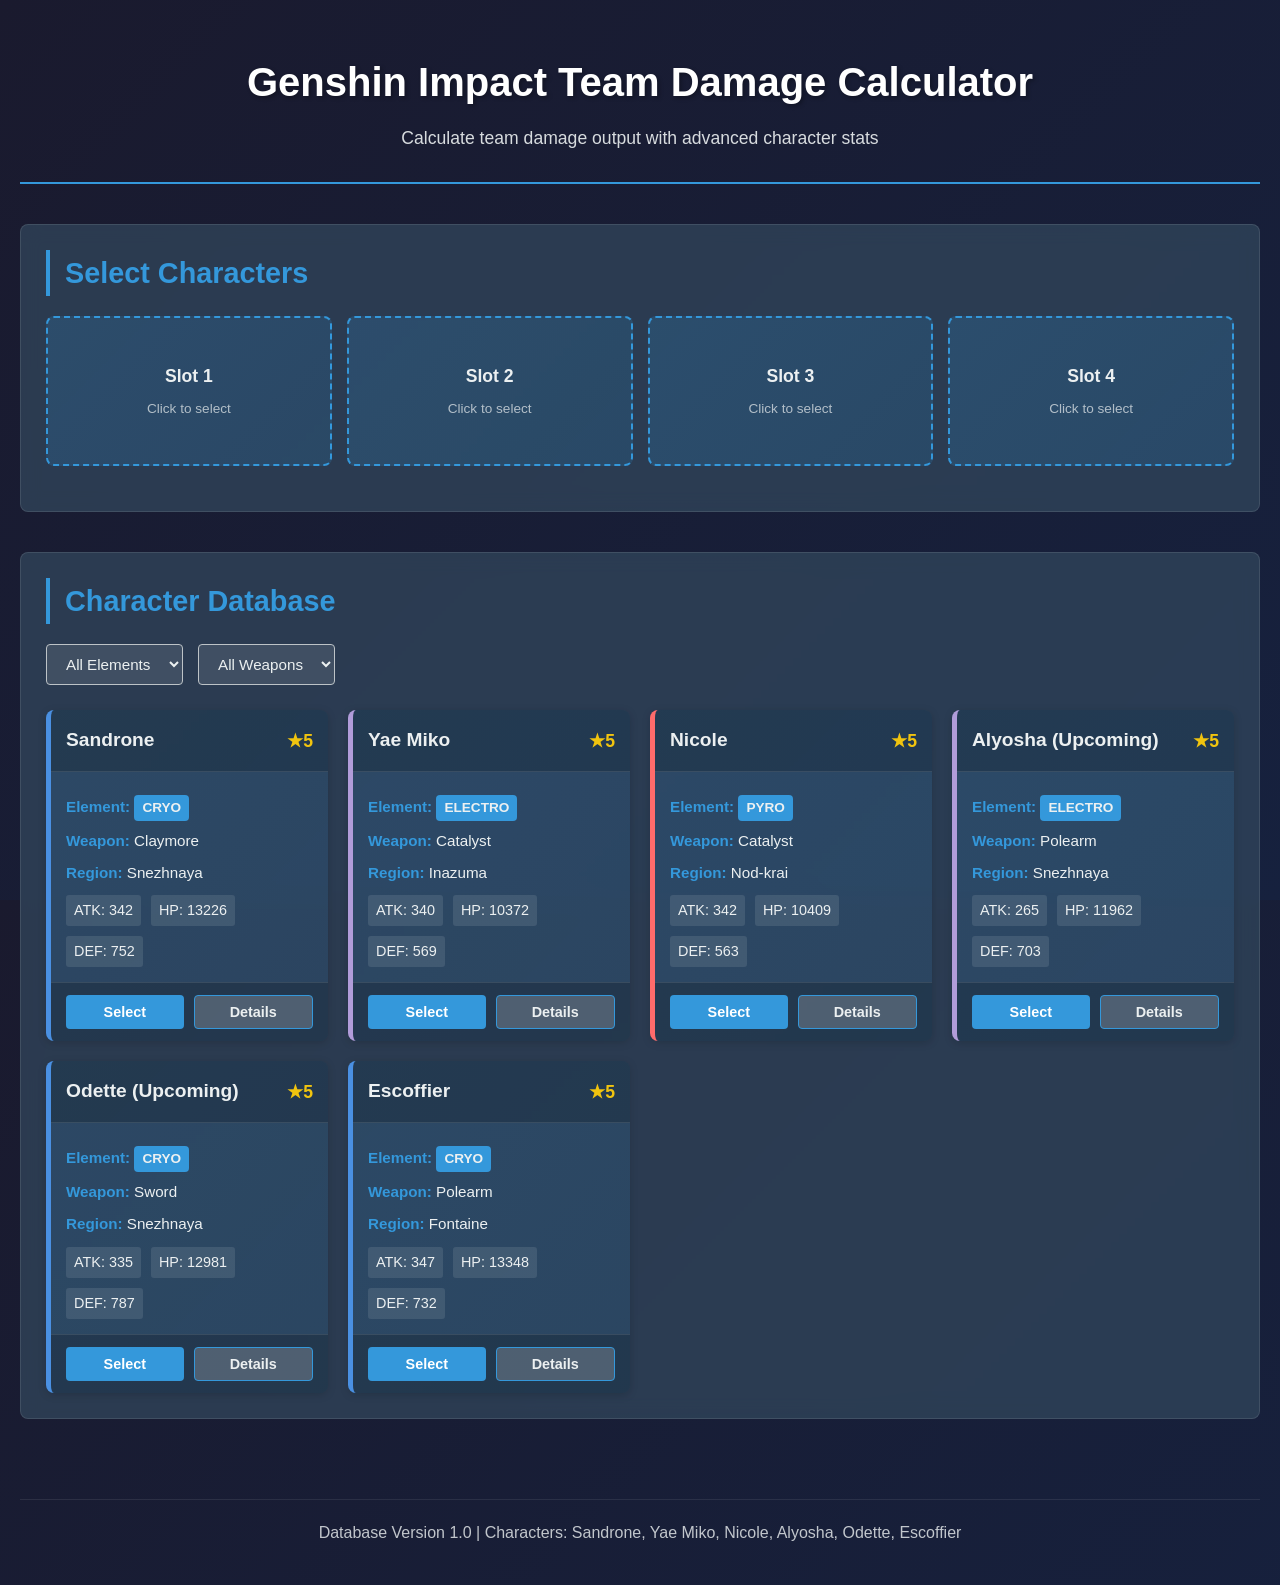
==== index.html @ 3dae0722 "Character database" ====
<!DOCTYPE html>
<html lang="en">

<head>
    <meta charset="UTF-8">
    <meta name="viewport" content="width=device-width, initial-scale=1.0">
    <title>Genshin Impact Team Damage Calculator</title>
    <link rel="stylesheet" href="css/style.css">
</head>

<body>
    <div class="container">
        <header>
            <h1>Genshin Impact Team Damage Calculator</h1>
            <p>Calculate team damage output with advanced character stats</p>
        </header>

        <main>
            <!-- Character Selection -->
            <section class="character-section">
                <h2>Select Characters</h2>
                <div class="team-builder">
                    <div id="teamSlots" class="team-slots">
                        <!-- Character slots will be generated here -->
                    </div>
                </div>
            </section>

            <!-- Character Database Preview -->
            <section class="database-section">
                <h2>Character Database</h2>
                <div class="filter-controls">
                    <select id="elementFilter" aria-label="Filter by element">
                        <option value="">All Elements</option>
                        <option value="cryo">Cryo</option>
                        <option value="pyro">Pyro</option>
                        <option value="electro">Electro</option>
                        <option value="anemo">Anemo</option>
                        <option value="hydro">Hydro</option>
                        <option value="dendro">Dendro</option>
                        <option value="geo">Geo</option>
                    </select>

                    <select id="weaponFilter" aria-label="Filter by weapon">
                        <option value="">All Weapons</option>
                        <option value="sword">Sword</option>
                        <option value="claymore">Claymore</option>
                        <option value="polearm">Polearm</option>
                        <option value="catalyst">Catalyst</option>
                        <option value="bow">Bow</option>
                    </select>
                </div>

                <div id="characterGrid" class="character-grid">
                    <!-- Character cards will be generated here -->
                </div>
            </section>

            <!-- Character Details Modal -->
            <div id="characterModal" class="modal" style="display: none;">
                <div class="modal-content">
                    <span class="close">&times;</span>
                    <div id="characterDetails"></div>
                </div>
            </div>
        </main>

        <footer>
            <p>Database Version 1.0 | Characters: Sandrone, Yae Miko, Nicole, Alyosha, Odette, Escoffier</p>
        </footer>
    </div>

    <script src="js/characterDatabase.js"></script>
    <script src="js/main.js"></script>
</body>

</html>
---- css/style.css ----
/* ============================================================================
   GENSHIN IMPACT CALCULATOR - STYLESHEET
   ============================================================================ */

:root {
    --cryo: #4a90e2;
    --pyro: #ff6b6b;
    --electro: #b19cd9;
    --anemo: #52c0a1;
    --hydro: #00b4d8;
    --dendro: #7cb342;
    --geo: #ffc107;
    --primary: #2c3e50;
    --secondary: #34495e;
    --accent: #3498db;
    --text-light: #ecf0f1;
    --border: #bdc3c7;
    --shadow: 0 2px 8px rgba(0, 0, 0, 0.15);
}

* {
    margin: 0;
    padding: 0;
    box-sizing: border-box;
}

html,
body {
    height: 100%;
    font-family: 'Segoe UI', Tahoma, Geneva, Verdana, sans-serif;
    background: linear-gradient(135deg, #1a1a2e 0%, #16213e 100%);
    color: var(--text-light);
    line-height: 1.6;
}

.container {
    max-width: 1400px;
    margin: 0 auto;
    padding: 20px;
    min-height: 100vh;
    display: flex;
    flex-direction: column;
}

/* ============================================================================
   HEADER
   ============================================================================ */

header {
    text-align: center;
    margin-bottom: 40px;
    padding: 30px 0;
    border-bottom: 2px solid var(--accent);
}

header h1 {
    font-size: 2.5rem;
    margin-bottom: 10px;
    color: #fff;
    text-shadow: 2px 2px 4px rgba(0, 0, 0, 0.3);
}

header p {
    font-size: 1.1rem;
    color: var(--text-light);
    opacity: 0.9;
}

/* ============================================================================
   MAIN CONTENT
   ============================================================================ */

main {
    flex: 1;
}

section {
    margin-bottom: 40px;
    background: rgba(52, 73, 94, 0.7);
    padding: 25px;
    border-radius: 8px;
    backdrop-filter: blur(10px);
    border: 1px solid rgba(255, 255, 255, 0.1);
}

section h2 {
    font-size: 1.8rem;
    margin-bottom: 20px;
    color: var(--accent);
    border-left: 4px solid var(--accent);
    padding-left: 15px;
}

section h3 {
    font-size: 1.3rem;
    margin: 15px 0 10px 0;
    color: var(--text-light);
}

/* ============================================================================
   TEAM BUILDER SECTION
   ============================================================================ */

.team-builder {
    margin-top: 20px;
}

.team-slots {
    display: grid;
    grid-template-columns: repeat(auto-fit, minmax(250px, 1fr));
    gap: 15px;
    margin-bottom: 20px;
}

.team-slot {
    background: linear-gradient(135deg, rgba(52, 152, 219, 0.2), rgba(41, 128, 185, 0.2));
    border: 2px dashed var(--accent);
    border-radius: 8px;
    padding: 20px;
    text-align: center;
    cursor: pointer;
    transition: all 0.3s ease;
    min-height: 150px;
    display: flex;
    align-items: center;
    justify-content: center;
}

.team-slot:hover {
    border-style: solid;
    background: linear-gradient(135deg, rgba(52, 152, 219, 0.4), rgba(41, 128, 185, 0.4));
    transform: translateY(-5px);
    box-shadow: var(--shadow);
}

.slot-placeholder {
    display: flex;
    flex-direction: column;
    align-items: center;
    gap: 8px;
    color: var(--text-light);
}

.slot-placeholder span {
    font-weight: bold;
    font-size: 1.1rem;
}

.slot-placeholder small {
    font-size: 0.85rem;
    opacity: 0.7;
}

.slot-selected {
    background: linear-gradient(135deg, rgba(52, 152, 219, 0.4), rgba(41, 128, 185, 0.4));
    border: 2px solid var(--accent);
    padding: 15px;
}

.slot-selected h4 {
    margin-bottom: 8px;
    font-size: 1.2rem;
    color: #fff;
}

.slot-selected small {
    font-weight: bold;
    opacity: 0.9;
}

.btn-remove {
    margin-top: 10px;
    padding: 6px 12px;
    background: #e74c3c;
    color: white;
    border: none;
    border-radius: 4px;
    cursor: pointer;
    font-size: 0.9rem;
    transition: background 0.3s ease;
}

.btn-remove:hover {
    background: #c0392b;
}

/* ============================================================================
   FILTER CONTROLS
   ============================================================================ */

.filter-controls {
    display: flex;
    gap: 15px;
    margin-bottom: 25px;
    flex-wrap: wrap;
}

.filter-controls select {
    padding: 10px 15px;
    background: rgba(255, 255, 255, 0.1);
    border: 1px solid var(--border);
    border-radius: 4px;
    color: var(--text-light);
    cursor: pointer;
    font-size: 0.95rem;
    transition: all 0.3s ease;
}

.filter-controls select:hover,
.filter-controls select:focus {
    background: rgba(255, 255, 255, 0.2);
    border-color: var(--accent);
    outline: none;
}

.filter-controls select option {
    background: var(--secondary);
    color: var(--text-light);
}

/* ============================================================================
   CHARACTER GRID
   ============================================================================ */

.character-grid {
    display: grid;
    grid-template-columns: repeat(auto-fill, minmax(280px, 1fr));
    gap: 20px;
    margin-top: 20px;
}

.character-card {
    background: linear-gradient(135deg, rgba(52, 152, 219, 0.15), rgba(41, 128, 185, 0.15));
    border-left: 5px solid var(--accent);
    border-radius: 8px;
    overflow: hidden;
    transition: all 0.3s ease;
    box-shadow: var(--shadow);
    display: flex;
    flex-direction: column;
}

.character-card:hover {
    transform: translateY(-8px);
    box-shadow: 0 8px 16px rgba(0, 0, 0, 0.25);
    border-left-color: var(--accent);
}

.character-card.element-cryo {
    border-left-color: var(--cryo);
}

.character-card.element-pyro {
    border-left-color: var(--pyro);
}

.character-card.element-electro {
    border-left-color: var(--electro);
}

.character-card.element-anemo {
    border-left-color: var(--anemo);
}

.character-card.element-hydro {
    border-left-color: var(--hydro);
}

.character-card.element-dendro {
    border-left-color: var(--dendro);
}

.character-card.element-geo {
    border-left-color: var(--geo);
}

.card-header {
    padding: 15px;
    background: rgba(0, 0, 0, 0.2);
    border-bottom: 1px solid rgba(255, 255, 255, 0.1);
    display: flex;
    justify-content: space-between;
    align-items: center;
}

.card-header h3 {
    margin: 0;
    font-size: 1.2rem;
}

.rarity {
    font-size: 1.1rem;
    font-weight: bold;
    color: #f1c40f;
}

.card-body {
    padding: 15px;
    flex: 1;
}

.card-body p {
    margin: 8px 0;
    font-size: 0.95rem;
}

.card-body strong {
    color: var(--accent);
}

.element-tag {
    display: inline-block;
    padding: 2px 8px;
    background: var(--accent);
    border-radius: 4px;
    font-size: 0.85rem;
    font-weight: bold;
}

.element-tag.element-cryo {
    background: var(--cryo);
}

.element-tag.element-pyro {
    background: var(--pyro);
}

.element-tag.element-electro {
    background: var(--electro);
}

.element-tag.element-anemo {
    background: var(--anemo);
}

.element-tag.element-hydro {
    background: var(--hydro);
}

.element-tag.element-dendro {
    background: var(--dendro);
}

.element-tag.element-geo {
    background: var(--geo);
}

.card-stats {
    display: flex;
    gap: 10px;
    margin-top: 10px;
    flex-wrap: wrap;
    font-size: 0.9rem;
}

.card-stats span {
    background: rgba(255, 255, 255, 0.1);
    padding: 4px 8px;
    border-radius: 3px;
}

.card-footer {
    padding: 12px 15px;
    background: rgba(0, 0, 0, 0.2);
    border-top: 1px solid rgba(255, 255, 255, 0.1);
    display: flex;
    gap: 10px;
}

.btn-select,
.btn-details {
    flex: 1;
    padding: 8px 12px;
    border: none;
    border-radius: 4px;
    cursor: pointer;
    font-weight: bold;
    transition: all 0.3s ease;
    font-size: 0.9rem;
}

.btn-select {
    background: var(--accent);
    color: white;
}

.btn-select:hover {
    background: #2980b9;
    transform: scale(1.05);
}

.btn-details {
    background: rgba(255, 255, 255, 0.2);
    color: var(--text-light);
    border: 1px solid var(--accent);
}

.btn-details:hover {
    background: rgba(255, 255, 255, 0.3);
}

/* ============================================================================
   MODAL
   ============================================================================ */

.modal {
    position: fixed;
    z-index: 1000;
    left: 0;
    top: 0;
    width: 100%;
    height: 100%;
    background: rgba(0, 0, 0, 0.7);
    display: flex;
    align-items: center;
    justify-content: center;
    animation: fadeIn 0.3s ease;
}

@keyframes fadeIn {
    from {
        opacity: 0;
    }

    to {
        opacity: 1;
    }
}

.modal-content {
    background: var(--secondary);
    padding: 30px;
    border-radius: 8px;
    max-width: 800px;
    max-height: 90vh;
    overflow-y: auto;
    position: relative;
    box-shadow: 0 10px 40px rgba(0, 0, 0, 0.3);
}

.close {
    position: absolute;
    right: 15px;
    top: 15px;
    font-size: 1.8rem;
    font-weight: bold;
    color: var(--text-light);
    cursor: pointer;
    transition: color 0.3s ease;
}

.close:hover {
    color: #e74c3c;
}

.details-header {
    display: flex;
    align-items: center;
    gap: 15px;
    margin-bottom: 25px;
    padding-bottom: 15px;
    border-bottom: 2px solid var(--accent);
}

.details-header h2 {
    margin: 0;
    flex: 1;
}

.details-body section {
    margin-bottom: 20px;
    background: rgba(0, 0, 0, 0.2);
    padding: 15px;
    border-radius: 6px;
}

.details-body section h3 {
    color: var(--accent);
    margin-top: 0;
}

.details-body ul {
    list-style: none;
}

.details-body li {
    padding: 6px 0;
}

.details-body strong {
    color: var(--accent);
}

.stats-grid {
    display: grid;
    grid-template-columns: repeat(auto-fit, minmax(150px, 1fr));
    gap: 10px;
    margin-top: 10px;
}

.stats-grid div {
    background: rgba(255, 255, 255, 0.1);
    padding: 10px;
    border-radius: 4px;
    text-align: center;
}

.talent,
.constellation {
    background: rgba(0, 0, 0, 0.2);
    padding: 12px;
    margin: 10px 0;
    border-radius: 4px;
    border-left: 3px solid var(--accent);
}

.constellations-grid {
    display: grid;
    grid-template-columns: repeat(auto-fit, minmax(250px, 1fr));
    gap: 10px;
}

.constellation h5 {
    margin: 0 0 8px 0;
    color: #f1c40f;
}

.constellation p {
    margin: 0;
    font-size: 0.9rem;
}

/* ============================================================================
   FOOTER
   ============================================================================ */

footer {
    text-align: center;
    padding: 20px;
    border-top: 1px solid rgba(255, 255, 255, 0.1);
    margin-top: 40px;
    opacity: 0.8;
}

/* ============================================================================
   RESPONSIVE DESIGN
   ============================================================================ */

@media (max-width: 768px) {
    header h1 {
        font-size: 1.8rem;
    }

    .character-grid {
        grid-template-columns: 1fr;
    }

    .team-slots {
        grid-template-columns: 1fr;
    }

    .modal-content {
        margin: 20px;
        max-height: calc(100vh - 40px);
    }

    .filter-controls {
        flex-direction: column;
    }

    .filter-controls select {
        width: 100%;
    }

    .card-footer {
        flex-direction: column;
    }

    .btn-select,
    .btn-details {
        width: 100%;
    }
}

@media (max-width: 480px) {
    .container {
        padding: 10px;
    }

    header h1 {
        font-size: 1.5rem;
    }

    section {
        padding: 15px;
    }

    .card-header h3 {
        font-size: 1rem;
    }
}

/* ============================================================================
   SCROLLBAR STYLING
   ============================================================================ */

::-webkit-scrollbar {
    width: 8px;
}

::-webkit-scrollbar-track {
    background: rgba(0, 0, 0, 0.2);
}

::-webkit-scrollbar-thumb {
    background: var(--accent);
    border-radius: 4px;
}

::-webkit-scrollbar-thumb:hover {
    background: #2980b9;
}
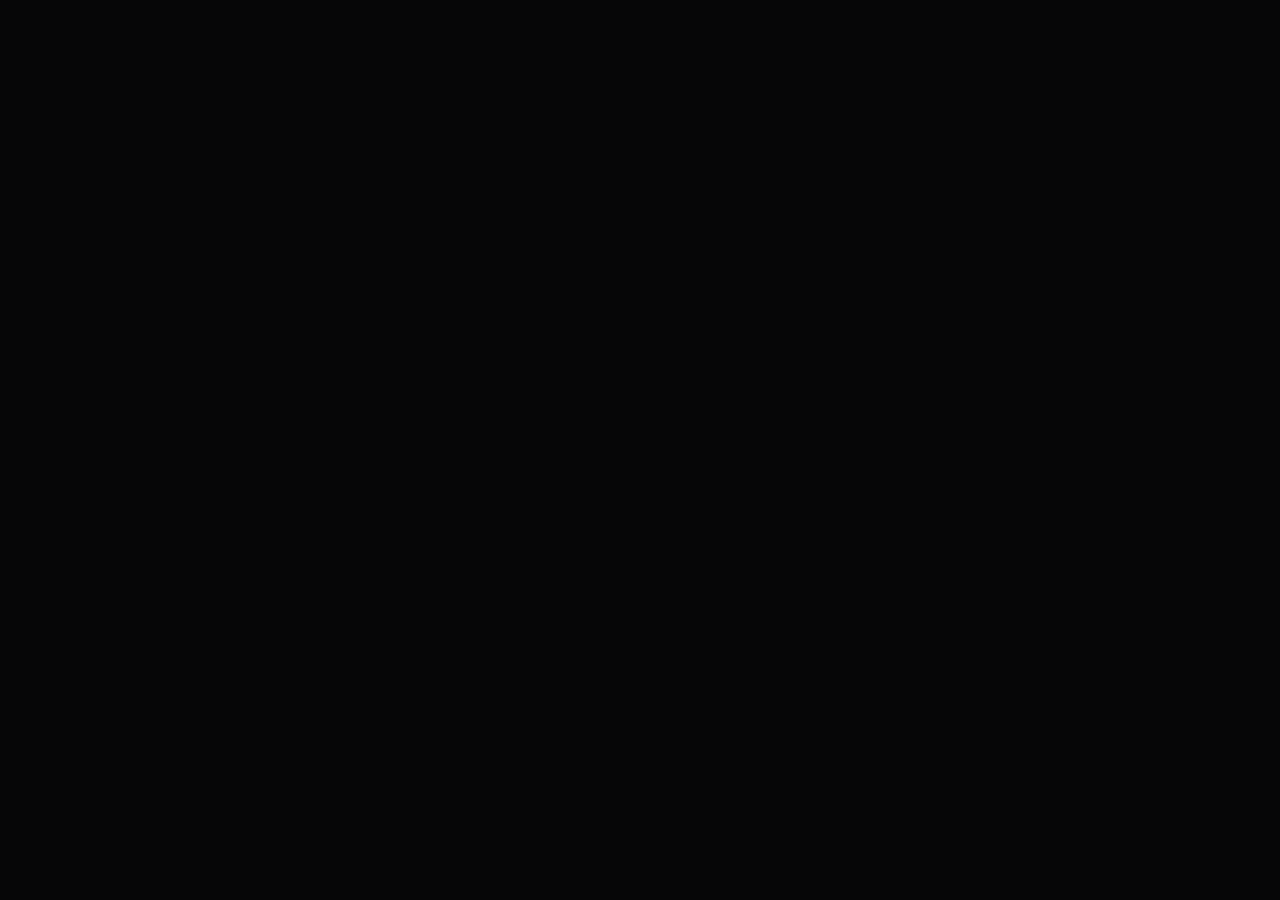
==== commit c4d7525d: "emptied files" ====
--- a/index.html
+++ b/index.html
@@ -9,69 +9,7 @@
 </head>
 
 <body>
-    <div class="container">
-        <header>
-            <h1>Genshin Impact Team Damage Calculator</h1>
-            <p>Calculate team damage output with advanced character stats</p>
-        </header>
-
-        <main>
-            <!-- Character Selection -->
-            <section class="character-section">
-                <h2>Select Characters</h2>
-                <div class="team-builder">
-                    <div id="teamSlots" class="team-slots">
-                        <!-- Character slots will be generated here -->
-                    </div>
-                </div>
-            </section>
-
-            <!-- Character Database Preview -->
-            <section class="database-section">
-                <h2>Character Database</h2>
-                <div class="filter-controls">
-                    <select id="elementFilter" aria-label="Filter by element">
-                        <option value="">All Elements</option>
-                        <option value="cryo">Cryo</option>
-                        <option value="pyro">Pyro</option>
-                        <option value="electro">Electro</option>
-                        <option value="anemo">Anemo</option>
-                        <option value="hydro">Hydro</option>
-                        <option value="dendro">Dendro</option>
-                        <option value="geo">Geo</option>
-                    </select>
-
-                    <select id="weaponFilter" aria-label="Filter by weapon">
-                        <option value="">All Weapons</option>
-                        <option value="sword">Sword</option>
-                        <option value="claymore">Claymore</option>
-                        <option value="polearm">Polearm</option>
-                        <option value="catalyst">Catalyst</option>
-                        <option value="bow">Bow</option>
-                    </select>
-                </div>
-
-                <div id="characterGrid" class="character-grid">
-                    <!-- Character cards will be generated here -->
-                </div>
-            </section>
-
-            <!-- Character Details Modal -->
-            <div id="characterModal" class="modal" style="display: none;">
-                <div class="modal-content">
-                    <span class="close">&times;</span>
-                    <div id="characterDetails"></div>
-                </div>
-            </div>
-        </main>
-
-        <footer>
-            <p>Database Version 1.0 | Characters: Sandrone, Yae Miko, Nicole, Alyosha, Odette, Escoffier</p>
-        </footer>
-    </div>
-
-    <script src="js/characterDatabase.js"></script>
-    <script src="js/main.js"></script>
+    
 </body>
 
 </html>
--- a/css/style.css
+++ b/css/style.css
@@ -1,622 +1,5558 @@
-/* ============================================================================
-   GENSHIN IMPACT CALCULATOR - STYLESHEET
-   ============================================================================ */
+@font-face {
+    font-family: Product Sans;
+    src: url(/fonts/GoogleSans-Regular.ttf) format("truetype");
+    font-weight: 400;
+    font-style: normal;
+    font-display: swap
+}
+
+@font-face {
+    font-family: Product Sans;
+    src: url(/fonts/GoogleSans-Medium.ttf) format("truetype");
+    font-weight: 500;
+    font-style: normal;
+    font-display: swap
+}
+
+@font-face {
+    font-family: Product Sans;
+    src: url(/fonts/GoogleSans-Bold.ttf) format("truetype");
+    font-weight: 700;
+    font-style: normal;
+    font-display: swap
+}
+
+@font-face {
+    font-family: Product Sans;
+    src: url(/fonts/GoogleSans-Italic.ttf) format("truetype");
+    font-weight: 400;
+    font-style: italic;
+    font-display: swap
+}
+
+@font-face {
+    font-family: DanhDa;
+    src: url(/fonts/DanhDa-Bold.otf) format("opentype");
+    font-weight: 700;
+    font-style: normal;
+    font-display: swap
+}
+
+*,
+:before,
+:after {
+    --tw-border-spacing-x: 0;
+    --tw-border-spacing-y: 0;
+    --tw-translate-x: 0;
+    --tw-translate-y: 0;
+    --tw-rotate: 0;
+    --tw-skew-x: 0;
+    --tw-skew-y: 0;
+    --tw-scale-x: 1;
+    --tw-scale-y: 1;
+    --tw-pan-x: ;
+    --tw-pan-y: ;
+    --tw-pinch-zoom: ;
+    --tw-scroll-snap-strictness: proximity;
+    --tw-gradient-from-position: ;
+    --tw-gradient-via-position: ;
+    --tw-gradient-to-position: ;
+    --tw-ordinal: ;
+    --tw-slashed-zero: ;
+    --tw-numeric-figure: ;
+    --tw-numeric-spacing: ;
+    --tw-numeric-fraction: ;
+    --tw-ring-inset: ;
+    --tw-ring-offset-width: 0px;
+    --tw-ring-offset-color: #fff;
+    --tw-ring-color: rgb(59 130 246 / .5);
+    --tw-ring-offset-shadow: 0 0 #0000;
+    --tw-ring-shadow: 0 0 #0000;
+    --tw-shadow: 0 0 #0000;
+    --tw-shadow-colored: 0 0 #0000;
+    --tw-blur: ;
+    --tw-brightness: ;
+    --tw-contrast: ;
+    --tw-grayscale: ;
+    --tw-hue-rotate: ;
+    --tw-invert: ;
+    --tw-saturate: ;
+    --tw-sepia: ;
+    --tw-drop-shadow: ;
+    --tw-backdrop-blur: ;
+    --tw-backdrop-brightness: ;
+    --tw-backdrop-contrast: ;
+    --tw-backdrop-grayscale: ;
+    --tw-backdrop-hue-rotate: ;
+    --tw-backdrop-invert: ;
+    --tw-backdrop-opacity: ;
+    --tw-backdrop-saturate: ;
+    --tw-backdrop-sepia: ;
+    --tw-contain-size: ;
+    --tw-contain-layout: ;
+    --tw-contain-paint: ;
+    --tw-contain-style:
+}
+
+::backdrop {
+    --tw-border-spacing-x: 0;
+    --tw-border-spacing-y: 0;
+    --tw-translate-x: 0;
+    --tw-translate-y: 0;
+    --tw-rotate: 0;
+    --tw-skew-x: 0;
+    --tw-skew-y: 0;
+    --tw-scale-x: 1;
+    --tw-scale-y: 1;
+    --tw-pan-x: ;
+    --tw-pan-y: ;
+    --tw-pinch-zoom: ;
+    --tw-scroll-snap-strictness: proximity;
+    --tw-gradient-from-position: ;
+    --tw-gradient-via-position: ;
+    --tw-gradient-to-position: ;
+    --tw-ordinal: ;
+    --tw-slashed-zero: ;
+    --tw-numeric-figure: ;
+    --tw-numeric-spacing: ;
+    --tw-numeric-fraction: ;
+    --tw-ring-inset: ;
+    --tw-ring-offset-width: 0px;
+    --tw-ring-offset-color: #fff;
+    --tw-ring-color: rgb(59 130 246 / .5);
+    --tw-ring-offset-shadow: 0 0 #0000;
+    --tw-ring-shadow: 0 0 #0000;
+    --tw-shadow: 0 0 #0000;
+    --tw-shadow-colored: 0 0 #0000;
+    --tw-blur: ;
+    --tw-brightness: ;
+    --tw-contrast: ;
+    --tw-grayscale: ;
+    --tw-hue-rotate: ;
+    --tw-invert: ;
+    --tw-saturate: ;
+    --tw-sepia: ;
+    --tw-drop-shadow: ;
+    --tw-backdrop-blur: ;
+    --tw-backdrop-brightness: ;
+    --tw-backdrop-contrast: ;
+    --tw-backdrop-grayscale: ;
+    --tw-backdrop-hue-rotate: ;
+    --tw-backdrop-invert: ;
+    --tw-backdrop-opacity: ;
+    --tw-backdrop-saturate: ;
+    --tw-backdrop-sepia: ;
+    --tw-contain-size: ;
+    --tw-contain-layout: ;
+    --tw-contain-paint: ;
+    --tw-contain-style:
+}
+
+*,
+:before,
+:after {
+    box-sizing: border-box;
+    border-width: 0;
+    border-style: solid;
+    border-color: #e5e7eb
+}
+
+:before,
+:after {
+    --tw-content: ""
+}
+
+html,
+:host {
+    line-height: 1.5;
+    -webkit-text-size-adjust: 100%;
+    -moz-tab-size: 4;
+    -o-tab-size: 4;
+    tab-size: 4;
+    font-family: Google Sans, sans-serif;
+    font-feature-settings: normal;
+    font-variation-settings: normal;
+    -webkit-tap-highlight-color: transparent
+}
+
+body {
+    margin: 0;
+    line-height: inherit
+}
+
+hr {
+    height: 0;
+    color: inherit;
+    border-top-width: 1px
+}
+
+abbr:where([title]) {
+    -webkit-text-decoration: underline dotted;
+    text-decoration: underline dotted
+}
+
+h1,
+h2,
+h3,
+h4,
+h5,
+h6 {
+    font-size: inherit;
+    font-weight: inherit
+}
+
+a {
+    color: inherit;
+    text-decoration: inherit
+}
+
+b,
+strong {
+    font-weight: bolder
+}
+
+code,
+kbd,
+samp,
+pre {
+    font-family: ui-monospace, SFMono-Regular, Menlo, Monaco, Consolas, Liberation Mono, Courier New, monospace;
+    font-feature-settings: normal;
+    font-variation-settings: normal;
+    font-size: 1em
+}
+
+small {
+    font-size: 80%
+}
+
+sub,
+sup {
+    font-size: 75%;
+    line-height: 0;
+    position: relative;
+    vertical-align: baseline
+}
+
+sub {
+    bottom: -.25em
+}
+
+sup {
+    top: -.5em
+}
+
+table {
+    text-indent: 0;
+    border-color: inherit;
+    border-collapse: collapse
+}
+
+button,
+input,
+optgroup,
+select,
+textarea {
+    font-family: inherit;
+    font-feature-settings: inherit;
+    font-variation-settings: inherit;
+    font-size: 100%;
+    font-weight: inherit;
+    line-height: inherit;
+    letter-spacing: inherit;
+    color: inherit;
+    margin: 0;
+    padding: 0
+}
+
+button,
+select {
+    text-transform: none
+}
+
+button,
+input:where([type=button]),
+input:where([type=reset]),
+input:where([type=submit]) {
+    -webkit-appearance: button;
+    background-color: transparent;
+    background-image: none
+}
+
+:-moz-focusring {
+    outline: auto
+}
+
+:-moz-ui-invalid {
+    box-shadow: none
+}
+
+progress {
+    vertical-align: baseline
+}
+
+::-webkit-inner-spin-button,
+::-webkit-outer-spin-button {
+    height: auto
+}
+
+[type=search] {
+    -webkit-appearance: textfield;
+    outline-offset: -2px
+}
+
+::-webkit-search-decoration {
+    -webkit-appearance: none
+}
+
+::-webkit-file-upload-button {
+    -webkit-appearance: button;
+    font: inherit
+}
+
+summary {
+    display: list-item
+}
+
+blockquote,
+dl,
+dd,
+h1,
+h2,
+h3,
+h4,
+h5,
+h6,
+hr,
+figure,
+p,
+pre {
+    margin: 0
+}
+
+fieldset {
+    margin: 0;
+    padding: 0
+}
+
+legend {
+    padding: 0
+}
+
+ol,
+ul,
+menu {
+    list-style: none;
+    margin: 0;
+    padding: 0
+}
+
+dialog {
+    padding: 0
+}
+
+textarea {
+    resize: vertical
+}
+
+input::-moz-placeholder,
+textarea::-moz-placeholder {
+    opacity: 1;
+    color: #9ca3af
+}
+
+input::placeholder,
+textarea::placeholder {
+    opacity: 1;
+    color: #9ca3af
+}
+
+button,
+[role=button] {
+    cursor: pointer
+}
+
+:disabled {
+    cursor: default
+}
+
+img,
+svg,
+video,
+canvas,
+audio,
+iframe,
+embed,
+object {
+    display: block;
+    vertical-align: middle
+}
+
+img,
+video {
+    max-width: 100%;
+    height: auto
+}
+
+[hidden]:where(:not([hidden=until-found])) {
+    display: none
+}
 
 :root {
-    --cryo: #4a90e2;
-    --pyro: #ff6b6b;
-    --electro: #b19cd9;
-    --anemo: #52c0a1;
-    --hydro: #00b4d8;
-    --dendro: #7cb342;
-    --geo: #ffc107;
-    --primary: #2c3e50;
-    --secondary: #34495e;
-    --accent: #3498db;
-    --text-light: #ecf0f1;
-    --border: #bdc3c7;
-    --shadow: 0 2px 8px rgba(0, 0, 0, 0.15);
+    --background: 240 10% 2%;
+    --foreground: 0 0% 95%;
+    --card: 240 8% 6%;
+    --card-foreground: 0 0% 95%;
+    --card-hover: 240 8% 10%;
+    --popover: 240 8% 6%;
+    --popover-foreground: 0 0% 95%;
+    --primary: 270 60% 50%;
+    --primary-foreground: 0 0% 100%;
+    --primary-glow: 270 80% 60%;
+    --secondary: 240 6% 12%;
+    --secondary-foreground: 0 0% 85%;
+    --muted: 240 6% 15%;
+    --muted-foreground: 240 5% 55%;
+    --accent: 270 50% 45%;
+    --accent-foreground: 0 0% 100%;
+    --destructive: 0 84% 60%;
+    --destructive-foreground: 0 0% 100%;
+    --border: 240 6% 18%;
+    --input: 240 6% 18%;
+    --ring: 270 60% 50%;
+    --radius: .5rem;
+    --element-pyro: 15 90% 55%;
+    --element-hydro: 210 90% 55%;
+    --element-anemo: 165 60% 50%;
+    --element-electro: 280 80% 60%;
+    --element-dendro: 85 70% 45%;
+    --element-cryo: 195 80% 70%;
+    --element-geo: 45 80% 55%;
+    --quality-orange: 35 100% 55%;
+    --quality-purple: 270 70% 60%;
+    --quality-blue: 210 80% 55%;
+    --stat-hp: 0 70% 55%;
+    --stat-atk: 25 90% 55%;
+    --stat-def: 45 80% 55%;
+    --stat-crit: 350 80% 60%;
+    --gradient-card: linear-gradient(180deg, hsl(240 8% 8%) 0%, hsl(240 8% 4%) 100%);
+    --gradient-card-hover: linear-gradient(180deg, hsl(240 8% 12%) 0%, hsl(240 8% 6%) 100%);
+    --gradient-stat-overlay: linear-gradient(180deg, transparent 0%, hsl(240 10% 2% / .95) 100%)
+}
+
+.dark {
+    --background: 240 10% 2%;
+    --foreground: 0 0% 95%
 }
 
 * {
-    margin: 0;
+    border-color: hsl(var(--border))
+}
+
+body {
+    background-color: hsl(var(--background));
+    color: hsl(var(--foreground));
+    -webkit-font-smoothing: antialiased;
+    -moz-osx-font-smoothing: grayscale;
+    font-family: Product Sans, system-ui, sans-serif;
+    background-color: #060607
+}
+
+.container {
+    width: 100%;
+    margin-right: auto;
+    margin-left: auto;
+    padding-right: 2rem;
+    padding-left: 2rem
+}
+
+@media (min-width: 1400px) {
+    .container {
+        max-width: 1400px
+    }
+}
+
+.filter-button.\!active,
+.filter-button.active {
+    border-color: hsl(var(--primary));
+    background-color: hsl(var(--primary) / .2);
+    color: hsl(var(--primary))
+}
+
+.quality-orange {
+    --card-accent: hsl(var(--quality-orange))
+}
+
+.quality-purple {
+    --card-accent: hsl(var(--quality-purple))
+}
+
+.quality-blue {
+    --card-accent: hsl(var(--quality-blue))
+}
+
+.tab-button.\!active,
+.tab-button.active {
+    background-color: hsl(var(--secondary));
+    color: hsl(var(--foreground))
+}
+
+.sr-only {
+    position: absolute;
+    width: 1px;
+    height: 1px;
     padding: 0;
-    box-sizing: border-box;
-}
-
-html,
-body {
-    height: 100%;
-    font-family: 'Segoe UI', Tahoma, Geneva, Verdana, sans-serif;
-    background: linear-gradient(135deg, #1a1a2e 0%, #16213e 100%);
-    color: var(--text-light);
-    line-height: 1.6;
-}
-
-.container {
-    max-width: 1400px;
-    margin: 0 auto;
-    padding: 20px;
-    min-height: 100vh;
-    display: flex;
-    flex-direction: column;
-}
-
-/* ============================================================================
-   HEADER
-   ============================================================================ */
-
-header {
-    text-align: center;
-    margin-bottom: 40px;
-    padding: 30px 0;
-    border-bottom: 2px solid var(--accent);
-}
-
-header h1 {
-    font-size: 2.5rem;
-    margin-bottom: 10px;
-    color: #fff;
-    text-shadow: 2px 2px 4px rgba(0, 0, 0, 0.3);
-}
-
-header p {
-    font-size: 1.1rem;
-    color: var(--text-light);
-    opacity: 0.9;
-}
-
-/* ============================================================================
-   MAIN CONTENT
-   ============================================================================ */
-
-main {
-    flex: 1;
-}
-
-section {
-    margin-bottom: 40px;
-    background: rgba(52, 73, 94, 0.7);
-    padding: 25px;
-    border-radius: 8px;
-    backdrop-filter: blur(10px);
-    border: 1px solid rgba(255, 255, 255, 0.1);
-}
-
-section h2 {
-    font-size: 1.8rem;
-    margin-bottom: 20px;
-    color: var(--accent);
-    border-left: 4px solid var(--accent);
-    padding-left: 15px;
-}
-
-section h3 {
-    font-size: 1.3rem;
-    margin: 15px 0 10px 0;
-    color: var(--text-light);
-}
-
-/* ============================================================================
-   TEAM BUILDER SECTION
-   ============================================================================ */
-
-.team-builder {
-    margin-top: 20px;
-}
-
-.team-slots {
-    display: grid;
-    grid-template-columns: repeat(auto-fit, minmax(250px, 1fr));
-    gap: 15px;
-    margin-bottom: 20px;
-}
-
-.team-slot {
-    background: linear-gradient(135deg, rgba(52, 152, 219, 0.2), rgba(41, 128, 185, 0.2));
-    border: 2px dashed var(--accent);
-    border-radius: 8px;
-    padding: 20px;
-    text-align: center;
-    cursor: pointer;
-    transition: all 0.3s ease;
-    min-height: 150px;
-    display: flex;
-    align-items: center;
-    justify-content: center;
-}
-
-.team-slot:hover {
-    border-style: solid;
-    background: linear-gradient(135deg, rgba(52, 152, 219, 0.4), rgba(41, 128, 185, 0.4));
-    transform: translateY(-5px);
-    box-shadow: var(--shadow);
-}
-
-.slot-placeholder {
-    display: flex;
-    flex-direction: column;
-    align-items: center;
-    gap: 8px;
-    color: var(--text-light);
-}
-
-.slot-placeholder span {
-    font-weight: bold;
-    font-size: 1.1rem;
-}
-
-.slot-placeholder small {
-    font-size: 0.85rem;
-    opacity: 0.7;
-}
-
-.slot-selected {
-    background: linear-gradient(135deg, rgba(52, 152, 219, 0.4), rgba(41, 128, 185, 0.4));
-    border: 2px solid var(--accent);
-    padding: 15px;
-}
-
-.slot-selected h4 {
-    margin-bottom: 8px;
-    font-size: 1.2rem;
-    color: #fff;
-}
-
-.slot-selected small {
-    font-weight: bold;
-    opacity: 0.9;
-}
-
-.btn-remove {
-    margin-top: 10px;
-    padding: 6px 12px;
-    background: #e74c3c;
-    color: white;
-    border: none;
-    border-radius: 4px;
-    cursor: pointer;
-    font-size: 0.9rem;
-    transition: background 0.3s ease;
-}
-
-.btn-remove:hover {
-    background: #c0392b;
-}
-
-/* ============================================================================
-   FILTER CONTROLS
-   ============================================================================ */
-
-.filter-controls {
-    display: flex;
-    gap: 15px;
-    margin-bottom: 25px;
-    flex-wrap: wrap;
-}
-
-.filter-controls select {
-    padding: 10px 15px;
-    background: rgba(255, 255, 255, 0.1);
-    border: 1px solid var(--border);
-    border-radius: 4px;
-    color: var(--text-light);
-    cursor: pointer;
-    font-size: 0.95rem;
-    transition: all 0.3s ease;
-}
-
-.filter-controls select:hover,
-.filter-controls select:focus {
-    background: rgba(255, 255, 255, 0.2);
-    border-color: var(--accent);
-    outline: none;
-}
-
-.filter-controls select option {
-    background: var(--secondary);
-    color: var(--text-light);
-}
-
-/* ============================================================================
-   CHARACTER GRID
-   ============================================================================ */
-
-.character-grid {
-    display: grid;
-    grid-template-columns: repeat(auto-fill, minmax(280px, 1fr));
-    gap: 20px;
-    margin-top: 20px;
-}
-
-.character-card {
-    background: linear-gradient(135deg, rgba(52, 152, 219, 0.15), rgba(41, 128, 185, 0.15));
-    border-left: 5px solid var(--accent);
-    border-radius: 8px;
+    margin: -1px;
     overflow: hidden;
-    transition: all 0.3s ease;
-    box-shadow: var(--shadow);
-    display: flex;
-    flex-direction: column;
-}
-
-.character-card:hover {
-    transform: translateY(-8px);
-    box-shadow: 0 8px 16px rgba(0, 0, 0, 0.25);
-    border-left-color: var(--accent);
-}
-
-.character-card.element-cryo {
-    border-left-color: var(--cryo);
-}
-
-.character-card.element-pyro {
-    border-left-color: var(--pyro);
-}
-
-.character-card.element-electro {
-    border-left-color: var(--electro);
-}
-
-.character-card.element-anemo {
-    border-left-color: var(--anemo);
-}
-
-.character-card.element-hydro {
-    border-left-color: var(--hydro);
-}
-
-.character-card.element-dendro {
-    border-left-color: var(--dendro);
-}
-
-.character-card.element-geo {
-    border-left-color: var(--geo);
-}
-
-.card-header {
-    padding: 15px;
-    background: rgba(0, 0, 0, 0.2);
-    border-bottom: 1px solid rgba(255, 255, 255, 0.1);
-    display: flex;
-    justify-content: space-between;
-    align-items: center;
-}
-
-.card-header h3 {
-    margin: 0;
-    font-size: 1.2rem;
-}
-
-.rarity {
-    font-size: 1.1rem;
-    font-weight: bold;
-    color: #f1c40f;
-}
-
-.card-body {
-    padding: 15px;
-    flex: 1;
-}
-
-.card-body p {
-    margin: 8px 0;
-    font-size: 0.95rem;
-}
-
-.card-body strong {
-    color: var(--accent);
-}
-
-.element-tag {
-    display: inline-block;
-    padding: 2px 8px;
-    background: var(--accent);
-    border-radius: 4px;
-    font-size: 0.85rem;
-    font-weight: bold;
-}
-
-.element-tag.element-cryo {
-    background: var(--cryo);
-}
-
-.element-tag.element-pyro {
-    background: var(--pyro);
-}
-
-.element-tag.element-electro {
-    background: var(--electro);
-}
-
-.element-tag.element-anemo {
-    background: var(--anemo);
-}
-
-.element-tag.element-hydro {
-    background: var(--hydro);
-}
-
-.element-tag.element-dendro {
-    background: var(--dendro);
-}
-
-.element-tag.element-geo {
-    background: var(--geo);
-}
-
-.card-stats {
-    display: flex;
-    gap: 10px;
-    margin-top: 10px;
-    flex-wrap: wrap;
-    font-size: 0.9rem;
-}
-
-.card-stats span {
-    background: rgba(255, 255, 255, 0.1);
-    padding: 4px 8px;
-    border-radius: 3px;
-}
-
-.card-footer {
-    padding: 12px 15px;
-    background: rgba(0, 0, 0, 0.2);
-    border-top: 1px solid rgba(255, 255, 255, 0.1);
-    display: flex;
-    gap: 10px;
-}
-
-.btn-select,
-.btn-details {
-    flex: 1;
-    padding: 8px 12px;
-    border: none;
-    border-radius: 4px;
-    cursor: pointer;
-    font-weight: bold;
-    transition: all 0.3s ease;
-    font-size: 0.9rem;
-}
-
-.btn-select {
-    background: var(--accent);
-    color: white;
-}
-
-.btn-select:hover {
-    background: #2980b9;
-    transform: scale(1.05);
-}
-
-.btn-details {
-    background: rgba(255, 255, 255, 0.2);
-    color: var(--text-light);
-    border: 1px solid var(--accent);
-}
-
-.btn-details:hover {
-    background: rgba(255, 255, 255, 0.3);
-}
-
-/* ============================================================================
-   MODAL
-   ============================================================================ */
-
-.modal {
-    position: fixed;
-    z-index: 1000;
+    clip: rect(0, 0, 0, 0);
+    white-space: nowrap;
+    border-width: 0
+}
+
+.pointer-events-none {
+    pointer-events: none
+}
+
+.pointer-events-auto {
+    pointer-events: auto
+}
+
+.visible {
+    visibility: visible
+}
+
+.invisible {
+    visibility: hidden
+}
+
+.fixed {
+    position: fixed
+}
+
+.absolute {
+    position: absolute
+}
+
+.relative {
+    position: relative
+}
+
+.sticky {
+    position: sticky
+}
+
+.-inset-4 {
+    top: -1rem;
+    right: -1rem;
+    bottom: -1rem;
+    left: -1rem
+}
+
+.inset-0 {
+    top: 0;
+    right: 0;
+    bottom: 0;
+    left: 0
+}
+
+.inset-x-0 {
     left: 0;
+    right: 0
+}
+
+.inset-y-0 {
     top: 0;
-    width: 100%;
-    height: 100%;
-    background: rgba(0, 0, 0, 0.7);
-    display: flex;
-    align-items: center;
-    justify-content: center;
-    animation: fadeIn 0.3s ease;
-}
-
-@keyframes fadeIn {
-    from {
+    bottom: 0
+}
+
+.-bottom-1\.5 {
+    bottom: -.375rem
+}
+
+.-bottom-12 {
+    bottom: -3rem
+}
+
+.-bottom-2 {
+    bottom: -.5rem
+}
+
+.-left-12 {
+    left: -3rem
+}
+
+.-right-12 {
+    right: -3rem
+}
+
+.-top-1\.5 {
+    top: -.375rem
+}
+
+.-top-12 {
+    top: -3rem
+}
+
+.bottom-0 {
+    bottom: 0
+}
+
+.bottom-\[calc\(100\%\+10px\)\] {
+    bottom: calc(100% + 10px)
+}
+
+.bottom-full {
+    bottom: 100%
+}
+
+.left-0 {
+    left: 0
+}
+
+.left-1 {
+    left: .25rem
+}
+
+.left-1\/2 {
+    left: 50%
+}
+
+.left-10 {
+    left: 2.5rem
+}
+
+.left-2 {
+    left: .5rem
+}
+
+.left-\[48\%\] {
+    left: 48%
+}
+
+.left-\[49\%\] {
+    left: 49%
+}
+
+.left-\[50\%\] {
+    left: 50%
+}
+
+.right-0 {
+    right: 0
+}
+
+.right-1 {
+    right: .25rem
+}
+
+.right-2 {
+    right: .5rem
+}
+
+.right-3 {
+    right: .75rem
+}
+
+.right-4 {
+    right: 1rem
+}
+
+.top-0 {
+    top: 0
+}
+
+.top-1\.5 {
+    top: .375rem
+}
+
+.top-1\/2 {
+    top: 50%
+}
+
+.top-1\/3 {
+    top: 33.333333%
+}
+
+.top-2 {
+    top: .5rem
+}
+
+.top-3\.5 {
+    top: .875rem
+}
+
+.top-4 {
+    top: 1rem
+}
+
+.top-\[1px\] {
+    top: 1px
+}
+
+.top-\[50\%\] {
+    top: 50%
+}
+
+.top-\[60\%\] {
+    top: 60%
+}
+
+.top-\[70px\] {
+    top: 70px
+}
+
+.top-full {
+    top: 100%
+}
+
+.-z-10 {
+    z-index: -10
+}
+
+.z-0 {
+    z-index: 0
+}
+
+.z-10 {
+    z-index: 10
+}
+
+.z-20 {
+    z-index: 20
+}
+
+.z-50 {
+    z-index: 50
+}
+
+.z-\[100\] {
+    z-index: 100
+}
+
+.z-\[1\] {
+    z-index: 1
+}
+
+.z-\[9999\] {
+    z-index: 9999
+}
+
+.col-span-1 {
+    grid-column: span 1 / span 1
+}
+
+.col-span-2 {
+    grid-column: span 2 / span 2
+}
+
+.col-span-full {
+    grid-column: 1 / -1
+}
+
+.-mx-1 {
+    margin-left: -.25rem;
+    margin-right: -.25rem
+}
+
+.-mx-2 {
+    margin-left: -.5rem;
+    margin-right: -.5rem
+}
+
+.mx-0 {
+    margin-left: 0;
+    margin-right: 0
+}
+
+.mx-2 {
+    margin-left: .5rem;
+    margin-right: .5rem
+}
+
+.mx-3\.5 {
+    margin-left: .875rem;
+    margin-right: .875rem
+}
+
+.mx-auto {
+    margin-left: auto;
+    margin-right: auto
+}
+
+.my-0\.5 {
+    margin-top: .125rem;
+    margin-bottom: .125rem
+}
+
+.my-1 {
+    margin-top: .25rem;
+    margin-bottom: .25rem
+}
+
+.my-10 {
+    margin-top: 2.5rem;
+    margin-bottom: 2.5rem
+}
+
+.my-2 {
+    margin-top: .5rem;
+    margin-bottom: .5rem
+}
+
+.-ml-4 {
+    margin-left: -1rem
+}
+
+.-mt-4 {
+    margin-top: -1rem
+}
+
+.mb-1 {
+    margin-bottom: .25rem
+}
+
+.mb-1\.5 {
+    margin-bottom: .375rem
+}
+
+.mb-10 {
+    margin-bottom: 2.5rem
+}
+
+.mb-12 {
+    margin-bottom: 3rem
+}
+
+.mb-16 {
+    margin-bottom: 4rem
+}
+
+.mb-2 {
+    margin-bottom: .5rem
+}
+
+.mb-3 {
+    margin-bottom: .75rem
+}
+
+.mb-4 {
+    margin-bottom: 1rem
+}
+
+.mb-5 {
+    margin-bottom: 1.25rem
+}
+
+.mb-6 {
+    margin-bottom: 1.5rem
+}
+
+.mb-8 {
+    margin-bottom: 2rem
+}
+
+.ml-1 {
+    margin-left: .25rem
+}
+
+.ml-2 {
+    margin-left: .5rem
+}
+
+.ml-auto {
+    margin-left: auto
+}
+
+.mr-1 {
+    margin-right: .25rem
+}
+
+.mr-2 {
+    margin-right: .5rem
+}
+
+.mt-0 {
+    margin-top: 0
+}
+
+.mt-0\.5 {
+    margin-top: .125rem
+}
+
+.mt-1 {
+    margin-top: .25rem
+}
+
+.mt-1\.5 {
+    margin-top: .375rem
+}
+
+.mt-2 {
+    margin-top: .5rem
+}
+
+.mt-24 {
+    margin-top: 6rem
+}
+
+.mt-3 {
+    margin-top: .75rem
+}
+
+.mt-4 {
+    margin-top: 1rem
+}
+
+.mt-6 {
+    margin-top: 1.5rem
+}
+
+.mt-8 {
+    margin-top: 2rem
+}
+
+.mt-auto {
+    margin-top: auto
+}
+
+.line-clamp-2 {
+    overflow: hidden;
+    display: -webkit-box;
+    -webkit-box-orient: vertical;
+    -webkit-line-clamp: 2
+}
+
+.line-clamp-4 {
+    overflow: hidden;
+    display: -webkit-box;
+    -webkit-box-orient: vertical;
+    -webkit-line-clamp: 4
+}
+
+.block {
+    display: block
+}
+
+.inline-block {
+    display: inline-block
+}
+
+.flex {
+    display: flex
+}
+
+.inline-flex {
+    display: inline-flex
+}
+
+.table {
+    display: table
+}
+
+.grid {
+    display: grid
+}
+
+.hidden {
+    display: none
+}
+
+.aspect-\[1\/1\] {
+    aspect-ratio: 1/1
+}
+
+.aspect-\[2\/5\] {
+    aspect-ratio: 2/5
+}
+
+.aspect-\[3\/4\.2\] {
+    aspect-ratio: 3/4.2
+}
+
+.aspect-\[3\/4\] {
+    aspect-ratio: 3/4
+}
+
+.aspect-\[4\/5\] {
+    aspect-ratio: 4/5
+}
+
+.aspect-square {
+    aspect-ratio: 1 / 1
+}
+
+.aspect-video {
+    aspect-ratio: 16 / 9
+}
+
+.size-4 {
+    width: 1rem;
+    height: 1rem
+}
+
+.h-1\.5 {
+    height: .375rem
+}
+
+.h-10 {
+    height: 2.5rem
+}
+
+.h-11 {
+    height: 2.75rem
+}
+
+.h-12 {
+    height: 3rem
+}
+
+.h-14 {
+    height: 3.5rem
+}
+
+.h-16 {
+    height: 4rem
+}
+
+.h-2 {
+    height: .5rem
+}
+
+.h-2\.5 {
+    height: .625rem
+}
+
+.h-24 {
+    height: 6rem
+}
+
+.h-3 {
+    height: .75rem
+}
+
+.h-3\.5 {
+    height: .875rem
+}
+
+.h-3\/4 {
+    height: 75%
+}
+
+.h-4 {
+    height: 1rem
+}
+
+.h-40 {
+    height: 10rem
+}
+
+.h-48 {
+    height: 12rem
+}
+
+.h-5 {
+    height: 1.25rem
+}
+
+.h-6 {
+    height: 1.5rem
+}
+
+.h-64 {
+    height: 16rem
+}
+
+.h-7 {
+    height: 1.75rem
+}
+
+.h-8 {
+    height: 2rem
+}
+
+.h-9 {
+    height: 2.25rem
+}
+
+.h-\[1px\] {
+    height: 1px
+}
+
+.h-\[280px\] {
+    height: 280px
+}
+
+.h-\[500px\] {
+    height: 500px
+}
+
+.h-\[600px\] {
+    height: 600px
+}
+
+.h-\[650px\] {
+    height: 650px
+}
+
+.h-\[700px\] {
+    height: 700px
+}
+
+.h-\[72px\] {
+    height: 72px
+}
+
+.h-\[var\(--radix-navigation-menu-viewport-height\)\] {
+    height: var(--radix-navigation-menu-viewport-height)
+}
+
+.h-\[var\(--radix-select-trigger-height\)\] {
+    height: var(--radix-select-trigger-height)
+}
+
+.h-auto {
+    height: auto
+}
+
+.h-full {
+    height: 100%
+}
+
+.h-px {
+    height: 1px
+}
+
+.h-svh {
+    height: 100svh
+}
+
+.max-h-0 {
+    max-height: 0px
+}
+
+.max-h-48 {
+    max-height: 12rem
+}
+
+.max-h-64 {
+    max-height: 16rem
+}
+
+.max-h-96 {
+    max-height: 24rem
+}
+
+.max-h-\[100px\] {
+    max-height: 100px
+}
+
+.max-h-\[120px\] {
+    max-height: 120px
+}
+
+.max-h-\[240px\] {
+    max-height: 240px
+}
+
+.max-h-\[300px\] {
+    max-height: 300px
+}
+
+.max-h-\[40vh\] {
+    max-height: 40vh
+}
+
+.max-h-\[500px\] {
+    max-height: 500px
+}
+
+.max-h-\[60vh\] {
+    max-height: 60vh
+}
+
+.max-h-\[90vh\] {
+    max-height: 90vh
+}
+
+.max-h-screen {
+    max-height: 100vh
+}
+
+.min-h-0 {
+    min-height: 0px
+}
+
+.min-h-\[150px\] {
+    min-height: 150px
+}
+
+.min-h-\[200px\] {
+    min-height: 200px
+}
+
+.min-h-\[300px\] {
+    min-height: 300px
+}
+
+.min-h-\[60px\] {
+    min-height: 60px
+}
+
+.min-h-\[60vh\] {
+    min-height: 60vh
+}
+
+.min-h-\[80px\] {
+    min-height: 80px
+}
+
+.min-h-screen {
+    min-height: 100vh
+}
+
+.min-h-svh {
+    min-height: 100svh
+}
+
+.w-0 {
+    width: 0px
+}
+
+.w-1 {
+    width: .25rem
+}
+
+.w-1\/2 {
+    width: 50%
+}
+
+.w-10 {
+    width: 2.5rem
+}
+
+.w-11 {
+    width: 2.75rem
+}
+
+.w-12 {
+    width: 3rem
+}
+
+.w-14 {
+    width: 3.5rem
+}
+
+.w-16 {
+    width: 4rem
+}
+
+.w-2 {
+    width: .5rem
+}
+
+.w-2\.5 {
+    width: .625rem
+}
+
+.w-2\/3 {
+    width: 66.666667%
+}
+
+.w-24 {
+    width: 6rem
+}
+
+.w-3 {
+    width: .75rem
+}
+
+.w-3\.5 {
+    width: .875rem
+}
+
+.w-3\/4 {
+    width: 75%
+}
+
+.w-32 {
+    width: 8rem
+}
+
+.w-4 {
+    width: 1rem
+}
+
+.w-40 {
+    width: 10rem
+}
+
+.w-48 {
+    width: 12rem
+}
+
+.w-5 {
+    width: 1.25rem
+}
+
+.w-56 {
+    width: 14rem
+}
+
+.w-6 {
+    width: 1.5rem
+}
+
+.w-64 {
+    width: 16rem
+}
+
+.w-7 {
+    width: 1.75rem
+}
+
+.w-72 {
+    width: 18rem
+}
+
+.w-8 {
+    width: 2rem
+}
+
+.w-9 {
+    width: 2.25rem
+}
+
+.w-\[--sidebar-width\] {
+    width: var(--sidebar-width)
+}
+
+.w-\[100px\] {
+    width: 100px
+}
+
+.w-\[140px\] {
+    width: 140px
+}
+
+.w-\[153px\] {
+    width: 153px
+}
+
+.w-\[1px\] {
+    width: 1px
+}
+
+.w-\[260px\] {
+    width: 260px
+}
+
+.w-auto {
+    width: auto
+}
+
+.w-full {
+    width: 100%
+}
+
+.w-max {
+    width: -moz-max-content;
+    width: max-content
+}
+
+.w-px {
+    width: 1px
+}
+
+.min-w-0 {
+    min-width: 0px
+}
+
+.min-w-5 {
+    min-width: 1.25rem
+}
+
+.min-w-\[120px\] {
+    min-width: 120px
+}
+
+.min-w-\[12rem\] {
+    min-width: 12rem
+}
+
+.min-w-\[200px\] {
+    min-width: 200px
+}
+
+.min-w-\[60px\] {
+    min-width: 60px
+}
+
+.min-w-\[8rem\] {
+    min-width: 8rem
+}
+
+.min-w-\[var\(--radix-select-trigger-width\)\] {
+    min-width: var(--radix-select-trigger-width)
+}
+
+.max-w-2xl {
+    max-width: 42rem
+}
+
+.max-w-4xl {
+    max-width: 56rem
+}
+
+.max-w-\[--skeleton-width\] {
+    max-width: var(--skeleton-width)
+}
+
+.max-w-\[1200px\] {
+    max-width: 1200px
+}
+
+.max-w-\[300px\] {
+    max-width: 300px
+}
+
+.max-w-\[360px\] {
+    max-width: 360px
+}
+
+.max-w-full {
+    max-width: 100%
+}
+
+.max-w-lg {
+    max-width: 32rem
+}
+
+.max-w-max {
+    max-width: -moz-max-content;
+    max-width: max-content
+}
+
+.max-w-md {
+    max-width: 28rem
+}
+
+.max-w-xs {
+    max-width: 20rem
+}
+
+.flex-1 {
+    flex: 1 1 0%
+}
+
+.shrink-0 {
+    flex-shrink: 0
+}
+
+.grow {
+    flex-grow: 1
+}
+
+.grow-0 {
+    flex-grow: 0
+}
+
+.basis-full {
+    flex-basis: 100%
+}
+
+.caption-bottom {
+    caption-side: bottom
+}
+
+.border-collapse {
+    border-collapse: collapse
+}
+
+.border-separate {
+    border-collapse: separate
+}
+
+.border-spacing-0 {
+    --tw-border-spacing-x: 0px;
+    --tw-border-spacing-y: 0px;
+    border-spacing: var(--tw-border-spacing-x) var(--tw-border-spacing-y)
+}
+
+.origin-\[center_25\%\] {
+    transform-origin: center 25%
+}
+
+.origin-\[center_27\%\] {
+    transform-origin: center 27%
+}
+
+.-translate-x-1\/2 {
+    --tw-translate-x: -50%;
+    transform: translate(var(--tw-translate-x), var(--tw-translate-y)) rotate(var(--tw-rotate)) skew(var(--tw-skew-x)) skewY(var(--tw-skew-y)) scaleX(var(--tw-scale-x)) scaleY(var(--tw-scale-y))
+}
+
+.-translate-x-px {
+    --tw-translate-x: -1px;
+    transform: translate(var(--tw-translate-x), var(--tw-translate-y)) rotate(var(--tw-rotate)) skew(var(--tw-skew-x)) skewY(var(--tw-skew-y)) scaleX(var(--tw-scale-x)) scaleY(var(--tw-scale-y))
+}
+
+.-translate-y-1\/2 {
+    --tw-translate-y: -50%;
+    transform: translate(var(--tw-translate-x), var(--tw-translate-y)) rotate(var(--tw-rotate)) skew(var(--tw-skew-x)) skewY(var(--tw-skew-y)) scaleX(var(--tw-scale-x)) scaleY(var(--tw-scale-y))
+}
+
+.-translate-y-3 {
+    --tw-translate-y: -.75rem;
+    transform: translate(var(--tw-translate-x), var(--tw-translate-y)) rotate(var(--tw-rotate)) skew(var(--tw-skew-x)) skewY(var(--tw-skew-y)) scaleX(var(--tw-scale-x)) scaleY(var(--tw-scale-y))
+}
+
+.-translate-y-6 {
+    --tw-translate-y: -1.5rem;
+    transform: translate(var(--tw-translate-x), var(--tw-translate-y)) rotate(var(--tw-rotate)) skew(var(--tw-skew-x)) skewY(var(--tw-skew-y)) scaleX(var(--tw-scale-x)) scaleY(var(--tw-scale-y))
+}
+
+.translate-x-0 {
+    --tw-translate-x: 0px;
+    transform: translate(var(--tw-translate-x), var(--tw-translate-y)) rotate(var(--tw-rotate)) skew(var(--tw-skew-x)) skewY(var(--tw-skew-y)) scaleX(var(--tw-scale-x)) scaleY(var(--tw-scale-y))
+}
+
+.translate-x-6 {
+    --tw-translate-x: 1.5rem;
+    transform: translate(var(--tw-translate-x), var(--tw-translate-y)) rotate(var(--tw-rotate)) skew(var(--tw-skew-x)) skewY(var(--tw-skew-y)) scaleX(var(--tw-scale-x)) scaleY(var(--tw-scale-y))
+}
+
+.translate-x-\[-50\%\] {
+    --tw-translate-x: -50%;
+    transform: translate(var(--tw-translate-x), var(--tw-translate-y)) rotate(var(--tw-rotate)) skew(var(--tw-skew-x)) skewY(var(--tw-skew-y)) scaleX(var(--tw-scale-x)) scaleY(var(--tw-scale-y))
+}
+
+.translate-x-px {
+    --tw-translate-x: 1px;
+    transform: translate(var(--tw-translate-x), var(--tw-translate-y)) rotate(var(--tw-rotate)) skew(var(--tw-skew-x)) skewY(var(--tw-skew-y)) scaleX(var(--tw-scale-x)) scaleY(var(--tw-scale-y))
+}
+
+.translate-y-0 {
+    --tw-translate-y: 0px;
+    transform: translate(var(--tw-translate-x), var(--tw-translate-y)) rotate(var(--tw-rotate)) skew(var(--tw-skew-x)) skewY(var(--tw-skew-y)) scaleX(var(--tw-scale-x)) scaleY(var(--tw-scale-y))
+}
+
+.translate-y-2 {
+    --tw-translate-y: .5rem;
+    transform: translate(var(--tw-translate-x), var(--tw-translate-y)) rotate(var(--tw-rotate)) skew(var(--tw-skew-x)) skewY(var(--tw-skew-y)) scaleX(var(--tw-scale-x)) scaleY(var(--tw-scale-y))
+}
+
+.translate-y-4 {
+    --tw-translate-y: 1rem;
+    transform: translate(var(--tw-translate-x), var(--tw-translate-y)) rotate(var(--tw-rotate)) skew(var(--tw-skew-x)) skewY(var(--tw-skew-y)) scaleX(var(--tw-scale-x)) scaleY(var(--tw-scale-y))
+}
+
+.translate-y-\[-50\%\] {
+    --tw-translate-y: -50%;
+    transform: translate(var(--tw-translate-x), var(--tw-translate-y)) rotate(var(--tw-rotate)) skew(var(--tw-skew-x)) skewY(var(--tw-skew-y)) scaleX(var(--tw-scale-x)) scaleY(var(--tw-scale-y))
+}
+
+.translate-y-\[-5px\] {
+    --tw-translate-y: -5px;
+    transform: translate(var(--tw-translate-x), var(--tw-translate-y)) rotate(var(--tw-rotate)) skew(var(--tw-skew-x)) skewY(var(--tw-skew-y)) scaleX(var(--tw-scale-x)) scaleY(var(--tw-scale-y))
+}
+
+.rotate-180 {
+    --tw-rotate: 180deg;
+    transform: translate(var(--tw-translate-x), var(--tw-translate-y)) rotate(var(--tw-rotate)) skew(var(--tw-skew-x)) skewY(var(--tw-skew-y)) scaleX(var(--tw-scale-x)) scaleY(var(--tw-scale-y))
+}
+
+.rotate-45 {
+    --tw-rotate: 45deg;
+    transform: translate(var(--tw-translate-x), var(--tw-translate-y)) rotate(var(--tw-rotate)) skew(var(--tw-skew-x)) skewY(var(--tw-skew-y)) scaleX(var(--tw-scale-x)) scaleY(var(--tw-scale-y))
+}
+
+.rotate-90 {
+    --tw-rotate: 90deg;
+    transform: translate(var(--tw-translate-x), var(--tw-translate-y)) rotate(var(--tw-rotate)) skew(var(--tw-skew-x)) skewY(var(--tw-skew-y)) scaleX(var(--tw-scale-x)) scaleY(var(--tw-scale-y))
+}
+
+.scale-100 {
+    --tw-scale-x: 1;
+    --tw-scale-y: 1;
+    transform: translate(var(--tw-translate-x), var(--tw-translate-y)) rotate(var(--tw-rotate)) skew(var(--tw-skew-x)) skewY(var(--tw-skew-y)) scaleX(var(--tw-scale-x)) scaleY(var(--tw-scale-y))
+}
+
+.scale-105 {
+    --tw-scale-x: 1.05;
+    --tw-scale-y: 1.05;
+    transform: translate(var(--tw-translate-x), var(--tw-translate-y)) rotate(var(--tw-rotate)) skew(var(--tw-skew-x)) skewY(var(--tw-skew-y)) scaleX(var(--tw-scale-x)) scaleY(var(--tw-scale-y))
+}
+
+.scale-110 {
+    --tw-scale-x: 1.1;
+    --tw-scale-y: 1.1;
+    transform: translate(var(--tw-translate-x), var(--tw-translate-y)) rotate(var(--tw-rotate)) skew(var(--tw-skew-x)) skewY(var(--tw-skew-y)) scaleX(var(--tw-scale-x)) scaleY(var(--tw-scale-y))
+}
+
+.scale-125 {
+    --tw-scale-x: 1.25;
+    --tw-scale-y: 1.25;
+    transform: translate(var(--tw-translate-x), var(--tw-translate-y)) rotate(var(--tw-rotate)) skew(var(--tw-skew-x)) skewY(var(--tw-skew-y)) scaleX(var(--tw-scale-x)) scaleY(var(--tw-scale-y))
+}
+
+.scale-90 {
+    --tw-scale-x: .9;
+    --tw-scale-y: .9;
+    transform: translate(var(--tw-translate-x), var(--tw-translate-y)) rotate(var(--tw-rotate)) skew(var(--tw-skew-x)) skewY(var(--tw-skew-y)) scaleX(var(--tw-scale-x)) scaleY(var(--tw-scale-y))
+}
+
+.scale-\[1\.0\] {
+    --tw-scale-x: 1;
+    --tw-scale-y: 1;
+    transform: translate(var(--tw-translate-x), var(--tw-translate-y)) rotate(var(--tw-rotate)) skew(var(--tw-skew-x)) skewY(var(--tw-skew-y)) scaleX(var(--tw-scale-x)) scaleY(var(--tw-scale-y))
+}
+
+.scale-\[2\.2\] {
+    --tw-scale-x: 2.2;
+    --tw-scale-y: 2.2;
+    transform: translate(var(--tw-translate-x), var(--tw-translate-y)) rotate(var(--tw-rotate)) skew(var(--tw-skew-x)) skewY(var(--tw-skew-y)) scaleX(var(--tw-scale-x)) scaleY(var(--tw-scale-y))
+}
+
+.scale-\[3\] {
+    --tw-scale-x: 3;
+    --tw-scale-y: 3;
+    transform: translate(var(--tw-translate-x), var(--tw-translate-y)) rotate(var(--tw-rotate)) skew(var(--tw-skew-x)) skewY(var(--tw-skew-y)) scaleX(var(--tw-scale-x)) scaleY(var(--tw-scale-y))
+}
+
+.transform {
+    transform: translate(var(--tw-translate-x), var(--tw-translate-y)) rotate(var(--tw-rotate)) skew(var(--tw-skew-x)) skewY(var(--tw-skew-y)) scaleX(var(--tw-scale-x)) scaleY(var(--tw-scale-y))
+}
+
+@keyframes pulse {
+    50% {
+        opacity: .5
+    }
+}
+
+.animate-pulse {
+    animation: pulse 2s cubic-bezier(.4, 0, .6, 1) infinite
+}
+
+@keyframes spin {
+    to {
+        transform: rotate(360deg)
+    }
+}
+
+.animate-spin {
+    animation: spin 1s linear infinite
+}
+
+.cursor-default {
+    cursor: default
+}
+
+.cursor-help {
+    cursor: help
+}
+
+.cursor-pointer {
+    cursor: pointer
+}
+
+.touch-none {
+    touch-action: none
+}
+
+.select-none {
+    -webkit-user-select: none;
+    -moz-user-select: none;
+    user-select: none
+}
+
+.resize {
+    resize: both
+}
+
+.list-none {
+    list-style-type: none
+}
+
+.grid-cols-1 {
+    grid-template-columns: repeat(1, minmax(0, 1fr))
+}
+
+.grid-cols-2 {
+    grid-template-columns: repeat(2, minmax(0, 1fr))
+}
+
+.grid-cols-3 {
+    grid-template-columns: repeat(3, minmax(0, 1fr))
+}
+
+.grid-cols-4 {
+    grid-template-columns: repeat(4, minmax(0, 1fr))
+}
+
+.flex-row {
+    flex-direction: row
+}
+
+.flex-col {
+    flex-direction: column
+}
+
+.flex-col-reverse {
+    flex-direction: column-reverse
+}
+
+.flex-wrap {
+    flex-wrap: wrap
+}
+
+.items-start {
+    align-items: flex-start
+}
+
+.items-end {
+    align-items: flex-end
+}
+
+.items-center {
+    align-items: center
+}
+
+.items-stretch {
+    align-items: stretch
+}
+
+.justify-start {
+    justify-content: flex-start
+}
+
+.justify-end {
+    justify-content: flex-end
+}
+
+.justify-center {
+    justify-content: center
+}
+
+.justify-between {
+    justify-content: space-between
+}
+
+.justify-items-center {
+    justify-items: center
+}
+
+.gap-0 {
+    gap: 0px
+}
+
+.gap-0\.5 {
+    gap: .125rem
+}
+
+.gap-1 {
+    gap: .25rem
+}
+
+.gap-1\.5 {
+    gap: .375rem
+}
+
+.gap-12 {
+    gap: 3rem
+}
+
+.gap-16 {
+    gap: 4rem
+}
+
+.gap-2 {
+    gap: .5rem
+}
+
+.gap-3 {
+    gap: .75rem
+}
+
+.gap-4 {
+    gap: 1rem
+}
+
+.gap-5 {
+    gap: 1.25rem
+}
+
+.gap-6 {
+    gap: 1.5rem
+}
+
+.gap-8 {
+    gap: 2rem
+}
+
+.gap-x-1\.5 {
+    -moz-column-gap: .375rem;
+    column-gap: .375rem
+}
+
+.gap-x-12 {
+    -moz-column-gap: 3rem;
+    column-gap: 3rem
+}
+
+.gap-x-8 {
+    -moz-column-gap: 2rem;
+    column-gap: 2rem
+}
+
+.gap-y-1 {
+    row-gap: .25rem
+}
+
+.gap-y-12 {
+    row-gap: 3rem
+}
+
+.gap-y-16 {
+    row-gap: 4rem
+}
+
+.gap-y-6 {
+    row-gap: 1.5rem
+}
+
+.space-x-1>:not([hidden])~:not([hidden]) {
+    --tw-space-x-reverse: 0;
+    margin-right: calc(.25rem * var(--tw-space-x-reverse));
+    margin-left: calc(.25rem * calc(1 - var(--tw-space-x-reverse)))
+}
+
+.space-x-4>:not([hidden])~:not([hidden]) {
+    --tw-space-x-reverse: 0;
+    margin-right: calc(1rem * var(--tw-space-x-reverse));
+    margin-left: calc(1rem * calc(1 - var(--tw-space-x-reverse)))
+}
+
+.space-y-1>:not([hidden])~:not([hidden]) {
+    --tw-space-y-reverse: 0;
+    margin-top: calc(.25rem * calc(1 - var(--tw-space-y-reverse)));
+    margin-bottom: calc(.25rem * var(--tw-space-y-reverse))
+}
+
+.space-y-1\.5>:not([hidden])~:not([hidden]) {
+    --tw-space-y-reverse: 0;
+    margin-top: calc(.375rem * calc(1 - var(--tw-space-y-reverse)));
+    margin-bottom: calc(.375rem * var(--tw-space-y-reverse))
+}
+
+.space-y-2>:not([hidden])~:not([hidden]) {
+    --tw-space-y-reverse: 0;
+    margin-top: calc(.5rem * calc(1 - var(--tw-space-y-reverse)));
+    margin-bottom: calc(.5rem * var(--tw-space-y-reverse))
+}
+
+.space-y-3>:not([hidden])~:not([hidden]) {
+    --tw-space-y-reverse: 0;
+    margin-top: calc(.75rem * calc(1 - var(--tw-space-y-reverse)));
+    margin-bottom: calc(.75rem * var(--tw-space-y-reverse))
+}
+
+.space-y-4>:not([hidden])~:not([hidden]) {
+    --tw-space-y-reverse: 0;
+    margin-top: calc(1rem * calc(1 - var(--tw-space-y-reverse)));
+    margin-bottom: calc(1rem * var(--tw-space-y-reverse))
+}
+
+.space-y-6>:not([hidden])~:not([hidden]) {
+    --tw-space-y-reverse: 0;
+    margin-top: calc(1.5rem * calc(1 - var(--tw-space-y-reverse)));
+    margin-bottom: calc(1.5rem * var(--tw-space-y-reverse))
+}
+
+.space-y-8>:not([hidden])~:not([hidden]) {
+    --tw-space-y-reverse: 0;
+    margin-top: calc(2rem * calc(1 - var(--tw-space-y-reverse)));
+    margin-bottom: calc(2rem * var(--tw-space-y-reverse))
+}
+
+.divide-y>:not([hidden])~:not([hidden]) {
+    --tw-divide-y-reverse: 0;
+    border-top-width: calc(1px * calc(1 - var(--tw-divide-y-reverse)));
+    border-bottom-width: calc(1px * var(--tw-divide-y-reverse))
+}
+
+.divide-white\/5>:not([hidden])~:not([hidden]) {
+    border-color: #ffffff0d
+}
+
+.overflow-auto {
+    overflow: auto
+}
+
+.overflow-hidden {
+    overflow: hidden
+}
+
+.overflow-x-auto {
+    overflow-x: auto
+}
+
+.overflow-y-auto {
+    overflow-y: auto
+}
+
+.overflow-x-hidden {
+    overflow-x: hidden
+}
+
+.truncate {
+    overflow: hidden;
+    text-overflow: ellipsis;
+    white-space: nowrap
+}
+
+.whitespace-nowrap {
+    white-space: nowrap
+}
+
+.whitespace-pre-wrap {
+    white-space: pre-wrap
+}
+
+.break-words {
+    overflow-wrap: break-word
+}
+
+.rounded {
+    border-radius: .25rem
+}
+
+.rounded-2xl {
+    border-radius: 1rem
+}
+
+.rounded-3xl {
+    border-radius: 1.5rem
+}
+
+.rounded-\[2px\] {
+    border-radius: 2px
+}
+
+.rounded-\[inherit\] {
+    border-radius: inherit
+}
+
+.rounded-full {
+    border-radius: 9999px
+}
+
+.rounded-lg {
+    border-radius: var(--radius)
+}
+
+.rounded-md {
+    border-radius: calc(var(--radius) - 2px)
+}
+
+.rounded-sm {
+    border-radius: calc(var(--radius) - 4px)
+}
+
+.rounded-xl {
+    border-radius: .75rem
+}
+
+.rounded-l-lg {
+    border-top-left-radius: var(--radius);
+    border-bottom-left-radius: var(--radius)
+}
+
+.rounded-r-lg {
+    border-top-right-radius: var(--radius);
+    border-bottom-right-radius: var(--radius)
+}
+
+.rounded-t-\[10px\] {
+    border-top-left-radius: 10px;
+    border-top-right-radius: 10px
+}
+
+.rounded-tl-sm {
+    border-top-left-radius: calc(var(--radius) - 4px)
+}
+
+.border {
+    border-width: 1px
+}
+
+.border-2 {
+    border-width: 2px
+}
+
+.border-\[1\.5px\] {
+    border-width: 1.5px
+}
+
+.border-y {
+    border-top-width: 1px;
+    border-bottom-width: 1px
+}
+
+.border-b {
+    border-bottom-width: 1px
+}
+
+.border-b-0 {
+    border-bottom-width: 0px
+}
+
+.border-l {
+    border-left-width: 1px
+}
+
+.border-l-2 {
+    border-left-width: 2px
+}
+
+.border-r {
+    border-right-width: 1px
+}
+
+.border-r-0 {
+    border-right-width: 0px
+}
+
+.border-t {
+    border-top-width: 1px
+}
+
+.border-dashed {
+    border-style: dashed
+}
+
+.border-none {
+    border-style: none
+}
+
+.border-\[\#FFD780\]\/30 {
+    border-color: #ffd7804d
+}
+
+.border-\[\#f754b3\]\/30 {
+    border-color: #f754b34d
+}
+
+.border-\[--color-border\] {
+    border-color: var(--color-border)
+}
+
+.border-blue-500\/30 {
+    border-color: #3b82f64d
+}
+
+.border-border {
+    border-color: hsl(var(--border))
+}
+
+.border-border\/50 {
+    border-color: hsl(var(--border) / .5)
+}
+
+.border-destructive {
+    border-color: hsl(var(--destructive))
+}
+
+.border-destructive\/50 {
+    border-color: hsl(var(--destructive) / .5)
+}
+
+.border-green-500\/30 {
+    border-color: #22c55e4d
+}
+
+.border-green-500\/50 {
+    border-color: #22c55e80
+}
+
+.border-input {
+    border-color: hsl(var(--input))
+}
+
+.border-orange-500\/30 {
+    border-color: #f973164d
+}
+
+.border-primary {
+    border-color: hsl(var(--primary))
+}
+
+.border-purple-500\/30 {
+    border-color: #a855f74d
+}
+
+.border-red-500\/10 {
+    border-color: #ef44441a
+}
+
+.border-red-500\/20 {
+    border-color: #ef444433
+}
+
+.border-transparent {
+    border-color: transparent
+}
+
+.border-white {
+    --tw-border-opacity: 1;
+    border-color: rgb(255 255 255 / var(--tw-border-opacity, 1))
+}
+
+.border-white\/10 {
+    border-color: #ffffff1a
+}
+
+.border-white\/20 {
+    border-color: #fff3
+}
+
+.border-white\/40 {
+    border-color: #fff6
+}
+
+.border-white\/5 {
+    border-color: #ffffff0d
+}
+
+.border-yellow-500\/20 {
+    border-color: #eab30833
+}
+
+.border-l-transparent {
+    border-left-color: transparent
+}
+
+.border-t-transparent {
+    border-top-color: transparent
+}
+
+.border-t-white\/80 {
+    border-top-color: #fffc
+}
+
+.bg-\[\#060606\] {
+    --tw-bg-opacity: 1;
+    background-color: rgb(6 6 6 / var(--tw-bg-opacity, 1))
+}
+
+.bg-\[\#0a0a0a\] {
+    --tw-bg-opacity: 1;
+    background-color: rgb(10 10 10 / var(--tw-bg-opacity, 1))
+}
+
+.bg-\[\#0a0a0a\]\/95 {
+    background-color: #0a0a0af2
+}
+
+.bg-\[\#121214\] {
+    --tw-bg-opacity: 1;
+    background-color: rgb(18 18 20 / var(--tw-bg-opacity, 1))
+}
+
+.bg-\[\#141418\] {
+    --tw-bg-opacity: 1;
+    background-color: rgb(20 20 24 / var(--tw-bg-opacity, 1))
+}
+
+.bg-\[\#15151A\],
+.bg-\[\#15151a\] {
+    --tw-bg-opacity: 1;
+    background-color: rgb(21 21 26 / var(--tw-bg-opacity, 1))
+}
+
+.bg-\[\#1a1a1f\] {
+    --tw-bg-opacity: 1;
+    background-color: rgb(26 26 31 / var(--tw-bg-opacity, 1))
+}
+
+.bg-\[\#27272a\] {
+    --tw-bg-opacity: 1;
+    background-color: rgb(39 39 42 / var(--tw-bg-opacity, 1))
+}
+
+.bg-\[--color-bg\] {
+    background-color: var(--color-bg)
+}
+
+.bg-accent {
+    background-color: hsl(var(--accent))
+}
+
+.bg-background {
+    background-color: hsl(var(--background))
+}
+
+.bg-background\/80 {
+    background-color: hsl(var(--background) / .8)
+}
+
+.bg-black\/40 {
+    background-color: #0006
+}
+
+.bg-black\/60 {
+    background-color: #0009
+}
+
+.bg-black\/80 {
+    background-color: #000c
+}
+
+.bg-blue-500\/10 {
+    background-color: #3b82f61a
+}
+
+.bg-border {
+    background-color: hsl(var(--border))
+}
+
+.bg-card {
+    background-color: hsl(var(--card))
+}
+
+.bg-destructive {
+    background-color: hsl(var(--destructive))
+}
+
+.bg-element-anemo {
+    background-color: hsl(var(--element-anemo))
+}
+
+.bg-element-cryo {
+    background-color: hsl(var(--element-cryo))
+}
+
+.bg-element-dendro {
+    background-color: hsl(var(--element-dendro))
+}
+
+.bg-element-electro {
+    background-color: hsl(var(--element-electro))
+}
+
+.bg-element-geo {
+    background-color: hsl(var(--element-geo))
+}
+
+.bg-element-hydro {
+    background-color: hsl(var(--element-hydro))
+}
+
+.bg-element-pyro {
+    background-color: hsl(var(--element-pyro))
+}
+
+.bg-foreground {
+    background-color: hsl(var(--foreground))
+}
+
+.bg-green-500\/10 {
+    background-color: #22c55e1a
+}
+
+.bg-green-500\/20 {
+    background-color: #22c55e33
+}
+
+.bg-green-500\/30 {
+    background-color: #22c55e4d
+}
+
+.bg-muted {
+    background-color: hsl(var(--muted))
+}
+
+.bg-muted\/50 {
+    background-color: hsl(var(--muted) / .5)
+}
+
+.bg-orange-500\/10 {
+    background-color: #f973161a
+}
+
+.bg-pink-500 {
+    --tw-bg-opacity: 1;
+    background-color: rgb(236 72 153 / var(--tw-bg-opacity, 1))
+}
+
+.bg-popover {
+    background-color: hsl(var(--popover))
+}
+
+.bg-primary {
+    background-color: hsl(var(--primary))
+}
+
+.bg-purple-500\/10 {
+    background-color: #a855f71a
+}
+
+.bg-red-500\/10 {
+    background-color: #ef44441a
+}
+
+.bg-red-500\/20 {
+    background-color: #ef444433
+}
+
+.bg-red-500\/30 {
+    background-color: #ef44444d
+}
+
+.bg-red-900\/10 {
+    background-color: #7f1d1d1a
+}
+
+.bg-secondary {
+    background-color: hsl(var(--secondary))
+}
+
+.bg-transparent {
+    background-color: transparent
+}
+
+.bg-white {
+    --tw-bg-opacity: 1;
+    background-color: rgb(255 255 255 / var(--tw-bg-opacity, 1))
+}
+
+.bg-white\/10 {
+    background-color: #ffffff1a
+}
+
+.bg-white\/5 {
+    background-color: #ffffff0d
+}
+
+.bg-white\/\[0\.02\] {
+    background-color: #ffffff05
+}
+
+.bg-yellow-500\/10 {
+    background-color: #eab3081a
+}
+
+.bg-\[radial-gradient\(circle_at_center\,_var\(--tw-gradient-stops\)\)\] {
+    background-image: radial-gradient(circle at center, var(--tw-gradient-stops))
+}
+
+.bg-\[radial-gradient\(ellipse_at_center\,_var\(--tw-gradient-stops\)\)\] {
+    background-image: radial-gradient(ellipse at center, var(--tw-gradient-stops))
+}
+
+.bg-gradient-to-b {
+    background-image: linear-gradient(to bottom, var(--tw-gradient-stops))
+}
+
+.bg-gradient-to-l {
+    background-image: linear-gradient(to left, var(--tw-gradient-stops))
+}
+
+.bg-gradient-to-r {
+    background-image: linear-gradient(to right, var(--tw-gradient-stops))
+}
+
+.bg-gradient-to-t {
+    background-image: linear-gradient(to top, var(--tw-gradient-stops))
+}
+
+.from-\[\#0a0a0a\] {
+    --tw-gradient-from: #0a0a0a var(--tw-gradient-from-position);
+    --tw-gradient-to: rgb(10 10 10 / 0) var(--tw-gradient-to-position);
+    --tw-gradient-stops: var(--tw-gradient-from), var(--tw-gradient-to)
+}
+
+.from-\[\#f754b3\]\/10 {
+    --tw-gradient-from: rgb(247 84 179 / .1) var(--tw-gradient-from-position);
+    --tw-gradient-to: rgb(247 84 179 / 0) var(--tw-gradient-to-position);
+    --tw-gradient-stops: var(--tw-gradient-from), var(--tw-gradient-to)
+}
+
+.from-black {
+    --tw-gradient-from: #000 var(--tw-gradient-from-position);
+    --tw-gradient-to: rgb(0 0 0 / 0) var(--tw-gradient-to-position);
+    --tw-gradient-stops: var(--tw-gradient-from), var(--tw-gradient-to)
+}
+
+.from-blue-500\/10 {
+    --tw-gradient-from: rgb(59 130 246 / .1) var(--tw-gradient-from-position);
+    --tw-gradient-to: rgb(59 130 246 / 0) var(--tw-gradient-to-position);
+    --tw-gradient-stops: var(--tw-gradient-from), var(--tw-gradient-to)
+}
+
+.from-blue-500\/20 {
+    --tw-gradient-from: rgb(59 130 246 / .2) var(--tw-gradient-from-position);
+    --tw-gradient-to: rgb(59 130 246 / 0) var(--tw-gradient-to-position);
+    --tw-gradient-stops: var(--tw-gradient-from), var(--tw-gradient-to)
+}
+
+.from-blue-500\/5 {
+    --tw-gradient-from: rgb(59 130 246 / .05) var(--tw-gradient-from-position);
+    --tw-gradient-to: rgb(59 130 246 / 0) var(--tw-gradient-to-position);
+    --tw-gradient-stops: var(--tw-gradient-from), var(--tw-gradient-to)
+}
+
+.from-gray-500\/20 {
+    --tw-gradient-from: rgb(107 114 128 / .2) var(--tw-gradient-from-position);
+    --tw-gradient-to: rgb(107 114 128 / 0) var(--tw-gradient-to-position);
+    --tw-gradient-stops: var(--tw-gradient-from), var(--tw-gradient-to)
+}
+
+.from-green-500\/10 {
+    --tw-gradient-from: rgb(34 197 94 / .1) var(--tw-gradient-from-position);
+    --tw-gradient-to: rgb(34 197 94 / 0) var(--tw-gradient-to-position);
+    --tw-gradient-stops: var(--tw-gradient-from), var(--tw-gradient-to)
+}
+
+.from-green-500\/20 {
+    --tw-gradient-from: rgb(34 197 94 / .2) var(--tw-gradient-from-position);
+    --tw-gradient-to: rgb(34 197 94 / 0) var(--tw-gradient-to-position);
+    --tw-gradient-stops: var(--tw-gradient-from), var(--tw-gradient-to)
+}
+
+.from-green-500\/5 {
+    --tw-gradient-from: rgb(34 197 94 / .05) var(--tw-gradient-from-position);
+    --tw-gradient-to: rgb(34 197 94 / 0) var(--tw-gradient-to-position);
+    --tw-gradient-stops: var(--tw-gradient-from), var(--tw-gradient-to)
+}
+
+.from-orange-500\/10 {
+    --tw-gradient-from: rgb(249 115 22 / .1) var(--tw-gradient-from-position);
+    --tw-gradient-to: rgb(249 115 22 / 0) var(--tw-gradient-to-position);
+    --tw-gradient-stops: var(--tw-gradient-from), var(--tw-gradient-to)
+}
+
+.from-orange-500\/20 {
+    --tw-gradient-from: rgb(249 115 22 / .2) var(--tw-gradient-from-position);
+    --tw-gradient-to: rgb(249 115 22 / 0) var(--tw-gradient-to-position);
+    --tw-gradient-stops: var(--tw-gradient-from), var(--tw-gradient-to)
+}
+
+.from-orange-500\/40 {
+    --tw-gradient-from: rgb(249 115 22 / .4) var(--tw-gradient-from-position);
+    --tw-gradient-to: rgb(249 115 22 / 0) var(--tw-gradient-to-position);
+    --tw-gradient-stops: var(--tw-gradient-from), var(--tw-gradient-to)
+}
+
+.from-purple-500\/10 {
+    --tw-gradient-from: rgb(168 85 247 / .1) var(--tw-gradient-from-position);
+    --tw-gradient-to: rgb(168 85 247 / 0) var(--tw-gradient-to-position);
+    --tw-gradient-stops: var(--tw-gradient-from), var(--tw-gradient-to)
+}
+
+.from-purple-500\/20 {
+    --tw-gradient-from: rgb(168 85 247 / .2) var(--tw-gradient-from-position);
+    --tw-gradient-to: rgb(168 85 247 / 0) var(--tw-gradient-to-position);
+    --tw-gradient-stops: var(--tw-gradient-from), var(--tw-gradient-to)
+}
+
+.from-purple-500\/40 {
+    --tw-gradient-from: rgb(168 85 247 / .4) var(--tw-gradient-from-position);
+    --tw-gradient-to: rgb(168 85 247 / 0) var(--tw-gradient-to-position);
+    --tw-gradient-stops: var(--tw-gradient-from), var(--tw-gradient-to)
+}
+
+.from-transparent {
+    --tw-gradient-from: transparent var(--tw-gradient-from-position);
+    --tw-gradient-to: rgb(0 0 0 / 0) var(--tw-gradient-to-position);
+    --tw-gradient-stops: var(--tw-gradient-from), var(--tw-gradient-to)
+}
+
+.from-white\/5 {
+    --tw-gradient-from: rgb(255 255 255 / .05) var(--tw-gradient-from-position);
+    --tw-gradient-to: rgb(255 255 255 / 0) var(--tw-gradient-to-position);
+    --tw-gradient-stops: var(--tw-gradient-from), var(--tw-gradient-to)
+}
+
+.via-\[\#000000\] {
+    --tw-gradient-to: rgb(0 0 0 / 0) var(--tw-gradient-to-position);
+    --tw-gradient-stops: var(--tw-gradient-from), #000000 var(--tw-gradient-via-position), var(--tw-gradient-to)
+}
+
+.via-\[\#060606\]\/80 {
+    --tw-gradient-to: rgb(6 6 6 / 0) var(--tw-gradient-to-position);
+    --tw-gradient-stops: var(--tw-gradient-from), rgb(6 6 6 / .8) var(--tw-gradient-via-position), var(--tw-gradient-to)
+}
+
+.via-\[\#0a0a0a\]\/60 {
+    --tw-gradient-to: rgb(10 10 10 / 0) var(--tw-gradient-to-position);
+    --tw-gradient-stops: var(--tw-gradient-from), rgb(10 10 10 / .6) var(--tw-gradient-via-position), var(--tw-gradient-to)
+}
+
+.via-\[\#0a0a0a\]\/80 {
+    --tw-gradient-to: rgb(10 10 10 / 0) var(--tw-gradient-to-position);
+    --tw-gradient-stops: var(--tw-gradient-from), rgb(10 10 10 / .8) var(--tw-gradient-via-position), var(--tw-gradient-to)
+}
+
+.via-\[\#0a0a0a\]\/90 {
+    --tw-gradient-to: rgb(10 10 10 / 0) var(--tw-gradient-to-position);
+    --tw-gradient-stops: var(--tw-gradient-from), rgb(10 10 10 / .9) var(--tw-gradient-via-position), var(--tw-gradient-to)
+}
+
+.via-black\/20 {
+    --tw-gradient-to: rgb(0 0 0 / 0) var(--tw-gradient-to-position);
+    --tw-gradient-stops: var(--tw-gradient-from), rgb(0 0 0 / .2) var(--tw-gradient-via-position), var(--tw-gradient-to)
+}
+
+.via-black\/25 {
+    --tw-gradient-to: rgb(0 0 0 / 0) var(--tw-gradient-to-position);
+    --tw-gradient-stops: var(--tw-gradient-from), rgb(0 0 0 / .25) var(--tw-gradient-via-position), var(--tw-gradient-to)
+}
+
+.via-orange-900\/10 {
+    --tw-gradient-to: rgb(124 45 18 / 0) var(--tw-gradient-to-position);
+    --tw-gradient-stops: var(--tw-gradient-from), rgb(124 45 18 / .1) var(--tw-gradient-via-position), var(--tw-gradient-to)
+}
+
+.via-purple-900\/10 {
+    --tw-gradient-to: rgb(88 28 135 / 0) var(--tw-gradient-to-position);
+    --tw-gradient-stops: var(--tw-gradient-from), rgb(88 28 135 / .1) var(--tw-gradient-via-position), var(--tw-gradient-to)
+}
+
+.via-transparent {
+    --tw-gradient-to: rgb(0 0 0 / 0) var(--tw-gradient-to-position);
+    --tw-gradient-stops: var(--tw-gradient-from), transparent var(--tw-gradient-via-position), var(--tw-gradient-to)
+}
+
+.to-\[\#000000\] {
+    --tw-gradient-to: #000000 var(--tw-gradient-to-position)
+}
+
+.to-\[\#060606\]\/80 {
+    --tw-gradient-to: rgb(6 6 6 / .8) var(--tw-gradient-to-position)
+}
+
+.to-\[\#f754b3\]\/5 {
+    --tw-gradient-to: rgb(247 84 179 / .05) var(--tw-gradient-to-position)
+}
+
+.to-blue-500\/5 {
+    --tw-gradient-to: rgb(59 130 246 / .05) var(--tw-gradient-to-position)
+}
+
+.to-blue-900\/5 {
+    --tw-gradient-to: rgb(30 58 138 / .05) var(--tw-gradient-to-position)
+}
+
+.to-gray-900\/5 {
+    --tw-gradient-to: rgb(17 24 39 / .05) var(--tw-gradient-to-position)
+}
+
+.to-green-500\/5 {
+    --tw-gradient-to: rgb(34 197 94 / .05) var(--tw-gradient-to-position)
+}
+
+.to-green-900\/5 {
+    --tw-gradient-to: rgb(20 83 45 / .05) var(--tw-gradient-to-position)
+}
+
+.to-orange-500\/5 {
+    --tw-gradient-to: rgb(249 115 22 / .05) var(--tw-gradient-to-position)
+}
+
+.to-orange-900\/5 {
+    --tw-gradient-to: rgb(124 45 18 / .05) var(--tw-gradient-to-position)
+}
+
+.to-purple-500\/5 {
+    --tw-gradient-to: rgb(168 85 247 / .05) var(--tw-gradient-to-position)
+}
+
+.to-purple-900\/5 {
+    --tw-gradient-to: rgb(88 28 135 / .05) var(--tw-gradient-to-position)
+}
+
+.to-transparent {
+    --tw-gradient-to: transparent var(--tw-gradient-to-position)
+}
+
+.bg-cover {
+    background-size: cover
+}
+
+.bg-center {
+    background-position: center
+}
+
+.bg-no-repeat {
+    background-repeat: no-repeat
+}
+
+.fill-current {
+    fill: currentColor
+}
+
+.object-contain {
+    -o-object-fit: contain;
+    object-fit: contain
+}
+
+.object-cover {
+    -o-object-fit: cover;
+    object-fit: cover
+}
+
+.object-center {
+    -o-object-position: center;
+    object-position: center
+}
+
+.object-left {
+    -o-object-position: left;
+    object-position: left
+}
+
+.object-right {
+    -o-object-position: right;
+    object-position: right
+}
+
+.p-0 {
+    padding: 0
+}
+
+.p-1 {
+    padding: .25rem
+}
+
+.p-1\.5 {
+    padding: .375rem
+}
+
+.p-16 {
+    padding: 4rem
+}
+
+.p-2 {
+    padding: .5rem
+}
+
+.p-2\.5 {
+    padding: .625rem
+}
+
+.p-3 {
+    padding: .75rem
+}
+
+.p-3\.5 {
+    padding: .875rem
+}
+
+.p-4 {
+    padding: 1rem
+}
+
+.p-5 {
+    padding: 1.25rem
+}
+
+.p-6 {
+    padding: 1.5rem
+}
+
+.p-8 {
+    padding: 2rem
+}
+
+.p-\[1\.125rem\] {
+    padding: 1.125rem
+}
+
+.p-\[1px\] {
+    padding: 1px
+}
+
+.px-0\.5 {
+    padding-left: .125rem;
+    padding-right: .125rem
+}
+
+.px-1 {
+    padding-left: .25rem;
+    padding-right: .25rem
+}
+
+.px-1\.5 {
+    padding-left: .375rem;
+    padding-right: .375rem
+}
+
+.px-2 {
+    padding-left: .5rem;
+    padding-right: .5rem
+}
+
+.px-2\.5 {
+    padding-left: .625rem;
+    padding-right: .625rem
+}
+
+.px-3 {
+    padding-left: .75rem;
+    padding-right: .75rem
+}
+
+.px-4 {
+    padding-left: 1rem;
+    padding-right: 1rem
+}
+
+.px-5 {
+    padding-left: 1.25rem;
+    padding-right: 1.25rem
+}
+
+.px-6 {
+    padding-left: 1.5rem;
+    padding-right: 1.5rem
+}
+
+.px-8 {
+    padding-left: 2rem;
+    padding-right: 2rem
+}
+
+.py-0\.5 {
+    padding-top: .125rem;
+    padding-bottom: .125rem
+}
+
+.py-1 {
+    padding-top: .25rem;
+    padding-bottom: .25rem
+}
+
+.py-1\.5 {
+    padding-top: .375rem;
+    padding-bottom: .375rem
+}
+
+.py-10 {
+    padding-top: 2.5rem;
+    padding-bottom: 2.5rem
+}
+
+.py-16 {
+    padding-top: 4rem;
+    padding-bottom: 4rem
+}
+
+.py-2 {
+    padding-top: .5rem;
+    padding-bottom: .5rem
+}
+
+.py-2\.5 {
+    padding-top: .625rem;
+    padding-bottom: .625rem
+}
+
+.py-20 {
+    padding-top: 5rem;
+    padding-bottom: 5rem
+}
+
+.py-3 {
+    padding-top: .75rem;
+    padding-bottom: .75rem
+}
+
+.py-3\.5 {
+    padding-top: .875rem;
+    padding-bottom: .875rem
+}
+
+.py-4 {
+    padding-top: 1rem;
+    padding-bottom: 1rem
+}
+
+.py-6 {
+    padding-top: 1.5rem;
+    padding-bottom: 1.5rem
+}
+
+.py-8 {
+    padding-top: 2rem;
+    padding-bottom: 2rem
+}
+
+.pb-0\.5 {
+    padding-bottom: .125rem
+}
+
+.pb-2 {
+    padding-bottom: .5rem
+}
+
+.pb-20 {
+    padding-bottom: 5rem
+}
+
+.pb-3 {
+    padding-bottom: .75rem
+}
+
+.pb-4 {
+    padding-bottom: 1rem
+}
+
+.pb-6 {
+    padding-bottom: 1.5rem
+}
+
+.pl-2 {
+    padding-left: .5rem
+}
+
+.pl-2\.5 {
+    padding-left: .625rem
+}
+
+.pl-3 {
+    padding-left: .75rem
+}
+
+.pl-4 {
+    padding-left: 1rem
+}
+
+.pl-8 {
+    padding-left: 2rem
+}
+
+.pr-12 {
+    padding-right: 3rem
+}
+
+.pr-2 {
+    padding-right: .5rem
+}
+
+.pr-2\.5 {
+    padding-right: .625rem
+}
+
+.pr-8 {
+    padding-right: 2rem
+}
+
+.pt-0 {
+    padding-top: 0
+}
+
+.pt-1 {
+    padding-top: .25rem
+}
+
+.pt-12 {
+    padding-top: 3rem
+}
+
+.pt-2 {
+    padding-top: .5rem
+}
+
+.pt-20 {
+    padding-top: 5rem
+}
+
+.pt-24 {
+    padding-top: 6rem
+}
+
+.pt-3 {
+    padding-top: .75rem
+}
+
+.pt-4 {
+    padding-top: 1rem
+}
+
+.pt-6 {
+    padding-top: 1.5rem
+}
+
+.text-left {
+    text-align: left
+}
+
+.text-center {
+    text-align: center
+}
+
+.text-right {
+    text-align: right
+}
+
+.align-middle {
+    vertical-align: middle
+}
+
+.font-mono {
+    font-family: ui-monospace, SFMono-Regular, Menlo, Monaco, Consolas, Liberation Mono, Courier New, monospace
+}
+
+.text-2xl {
+    font-size: 1.5rem;
+    line-height: 2rem
+}
+
+.text-3xl {
+    font-size: 1.875rem;
+    line-height: 2.25rem
+}
+
+.text-4xl {
+    font-size: 2.25rem;
+    line-height: 2.5rem
+}
+
+.text-\[0\.8rem\] {
+    font-size: .8rem
+}
+
+.text-\[10px\] {
+    font-size: 10px
+}
+
+.text-\[11px\] {
+    font-size: 11px
+}
+
+.text-\[12px\] {
+    font-size: 12px
+}
+
+.text-\[18px\] {
+    font-size: 18px
+}
+
+.text-\[20px\] {
+    font-size: 20px
+}
+
+.text-\[22px\] {
+    font-size: 22px
+}
+
+.text-\[5rem\] {
+    font-size: 5rem
+}
+
+.text-\[8rem\] {
+    font-size: 8rem
+}
+
+.text-\[9px\] {
+    font-size: 9px
+}
+
+.text-base {
+    font-size: 1rem;
+    line-height: 1.5rem
+}
+
+.text-lg {
+    font-size: 1.125rem;
+    line-height: 1.75rem
+}
+
+.text-sm {
+    font-size: .875rem;
+    line-height: 1.25rem
+}
+
+.text-xl {
+    font-size: 1.25rem;
+    line-height: 1.75rem
+}
+
+.text-xs {
+    font-size: .75rem;
+    line-height: 1rem
+}
+
+.font-black {
+    font-weight: 900
+}
+
+.font-bold {
+    font-weight: 700
+}
+
+.font-extrabold {
+    font-weight: 800
+}
+
+.font-light {
+    font-weight: 300
+}
+
+.font-medium {
+    font-weight: 500
+}
+
+.font-normal {
+    font-weight: 400
+}
+
+.font-semibold {
+    font-weight: 600
+}
+
+.uppercase {
+    text-transform: uppercase
+}
+
+.capitalize {
+    text-transform: capitalize
+}
+
+.italic {
+    font-style: italic
+}
+
+.tabular-nums {
+    --tw-numeric-spacing: tabular-nums;
+    font-variant-numeric: var(--tw-ordinal) var(--tw-slashed-zero) var(--tw-numeric-figure) var(--tw-numeric-spacing) var(--tw-numeric-fraction)
+}
+
+.leading-none {
+    line-height: 1
+}
+
+.leading-relaxed {
+    line-height: 1.625
+}
+
+.leading-tight {
+    line-height: 1.25
+}
+
+.tracking-tight {
+    letter-spacing: -.025em
+}
+
+.tracking-tighter {
+    letter-spacing: -.05em
+}
+
+.tracking-wide {
+    letter-spacing: .025em
+}
+
+.tracking-wider {
+    letter-spacing: .05em
+}
+
+.tracking-widest {
+    letter-spacing: .1em
+}
+
+.text-\[\#4CC2F1\] {
+    --tw-text-opacity: 1;
+    color: rgb(76 194 241 / var(--tw-text-opacity, 1))
+}
+
+.text-\[\#FF5F5F\] {
+    --tw-text-opacity: 1;
+    color: rgb(255 95 95 / var(--tw-text-opacity, 1))
+}
+
+.text-\[\#FFD780\] {
+    --tw-text-opacity: 1;
+    color: rgb(255 215 128 / var(--tw-text-opacity, 1))
+}
+
+.text-accent-foreground {
+    color: hsl(var(--accent-foreground))
+}
+
+.text-black {
+    --tw-text-opacity: 1;
+    color: rgb(0 0 0 / var(--tw-text-opacity, 1))
+}
+
+.text-blue-400 {
+    --tw-text-opacity: 1;
+    color: rgb(96 165 250 / var(--tw-text-opacity, 1))
+}
+
+.text-card-foreground {
+    color: hsl(var(--card-foreground))
+}
+
+.text-current {
+    color: currentColor
+}
+
+.text-cyan-400 {
+    --tw-text-opacity: 1;
+    color: rgb(34 211 238 / var(--tw-text-opacity, 1))
+}
+
+.text-destructive {
+    color: hsl(var(--destructive))
+}
+
+.text-destructive-foreground {
+    color: hsl(var(--destructive-foreground))
+}
+
+.text-foreground {
+    color: hsl(var(--foreground))
+}
+
+.text-foreground\/50 {
+    color: hsl(var(--foreground) / .5)
+}
+
+.text-gray-400 {
+    --tw-text-opacity: 1;
+    color: rgb(156 163 175 / var(--tw-text-opacity, 1))
+}
+
+.text-green-300 {
+    --tw-text-opacity: 1;
+    color: rgb(134 239 172 / var(--tw-text-opacity, 1))
+}
+
+.text-green-400 {
+    --tw-text-opacity: 1;
+    color: rgb(74 222 128 / var(--tw-text-opacity, 1))
+}
+
+.text-muted-foreground {
+    color: hsl(var(--muted-foreground))
+}
+
+.text-orange-400 {
+    --tw-text-opacity: 1;
+    color: rgb(251 146 60 / var(--tw-text-opacity, 1))
+}
+
+.text-popover-foreground {
+    color: hsl(var(--popover-foreground))
+}
+
+.text-primary {
+    color: hsl(var(--primary))
+}
+
+.text-primary-foreground {
+    color: hsl(var(--primary-foreground))
+}
+
+.text-purple-300 {
+    --tw-text-opacity: 1;
+    color: rgb(216 180 254 / var(--tw-text-opacity, 1))
+}
+
+.text-purple-400 {
+    --tw-text-opacity: 1;
+    color: rgb(192 132 252 / var(--tw-text-opacity, 1))
+}
+
+.text-red-300 {
+    --tw-text-opacity: 1;
+    color: rgb(252 165 165 / var(--tw-text-opacity, 1))
+}
+
+.text-red-400 {
+    --tw-text-opacity: 1;
+    color: rgb(248 113 113 / var(--tw-text-opacity, 1))
+}
+
+.text-red-400\/50 {
+    color: #f8717180
+}
+
+.text-red-500 {
+    --tw-text-opacity: 1;
+    color: rgb(239 68 68 / var(--tw-text-opacity, 1))
+}
+
+.text-secondary-foreground {
+    color: hsl(var(--secondary-foreground))
+}
+
+.text-teal-400 {
+    --tw-text-opacity: 1;
+    color: rgb(45 212 191 / var(--tw-text-opacity, 1))
+}
+
+.text-white {
+    --tw-text-opacity: 1;
+    color: rgb(255 255 255 / var(--tw-text-opacity, 1))
+}
+
+.text-white\/20 {
+    color: #fff3
+}
+
+.text-white\/30 {
+    color: #ffffff4d
+}
+
+.text-white\/40 {
+    color: #fff6
+}
+
+.text-white\/50 {
+    color: #ffffff80
+}
+
+.text-white\/60 {
+    color: #fff9
+}
+
+.text-white\/70 {
+    color: #ffffffb3
+}
+
+.text-white\/80 {
+    color: #fffc
+}
+
+.text-white\/90 {
+    color: #ffffffe6
+}
+
+.text-white\/\[0\.05\] {
+    color: #ffffff0d
+}
+
+.text-white\/\[0\.07\] {
+    color: #ffffff12
+}
+
+.text-yellow-400 {
+    --tw-text-opacity: 1;
+    color: rgb(250 204 21 / var(--tw-text-opacity, 1))
+}
+
+.text-yellow-500 {
+    --tw-text-opacity: 1;
+    color: rgb(234 179 8 / var(--tw-text-opacity, 1))
+}
+
+.text-yellow-500\/80 {
+    color: #eab308cc
+}
+
+.underline {
+    text-decoration-line: underline
+}
+
+.line-through {
+    text-decoration-line: line-through
+}
+
+.decoration-red-400\/30 {
+    text-decoration-color: #f871714d
+}
+
+.decoration-red-500\/50 {
+    text-decoration-color: #ef444480
+}
+
+.underline-offset-4 {
+    text-underline-offset: 4px
+}
+
+.placeholder-white\/40::-moz-placeholder {
+    color: #fff6
+}
+
+.placeholder-white\/40::placeholder {
+    color: #fff6
+}
+
+.opacity-0 {
+    opacity: 0
+}
+
+.opacity-10 {
+    opacity: .1
+}
+
+.opacity-100 {
+    opacity: 1
+}
+
+.opacity-20 {
+    opacity: .2
+}
+
+.opacity-30 {
+    opacity: .3
+}
+
+.opacity-50 {
+    opacity: .5
+}
+
+.opacity-60 {
+    opacity: .6
+}
+
+.opacity-70 {
+    opacity: .7
+}
+
+.opacity-80 {
+    opacity: .8
+}
+
+.opacity-90 {
+    opacity: .9
+}
+
+.mix-blend-screen {
+    mix-blend-mode: screen
+}
+
+.shadow-2xl {
+    --tw-shadow: 0 25px 50px -12px rgb(0 0 0 / .25);
+    --tw-shadow-colored: 0 25px 50px -12px var(--tw-shadow-color);
+    box-shadow: var(--tw-ring-offset-shadow, 0 0 #0000), var(--tw-ring-shadow, 0 0 #0000), var(--tw-shadow)
+}
+
+.shadow-\[0_0_0_1px_hsl\(var\(--sidebar-border\)\)\] {
+    --tw-shadow: 0 0 0 1px hsl(var(--sidebar-border));
+    --tw-shadow-colored: 0 0 0 1px var(--tw-shadow-color);
+    box-shadow: var(--tw-ring-offset-shadow, 0 0 #0000), var(--tw-ring-shadow, 0 0 #0000), var(--tw-shadow)
+}
+
+.shadow-\[0_0_15px_rgba\(255\,255\,255\,0\.1\)\] {
+    --tw-shadow: 0 0 15px rgba(255, 255, 255, .1);
+    --tw-shadow-colored: 0 0 15px var(--tw-shadow-color);
+    box-shadow: var(--tw-ring-offset-shadow, 0 0 #0000), var(--tw-ring-shadow, 0 0 #0000), var(--tw-shadow)
+}
+
+.shadow-inner {
+    --tw-shadow: inset 0 2px 4px 0 rgb(0 0 0 / .05);
+    --tw-shadow-colored: inset 0 2px 4px 0 var(--tw-shadow-color);
+    box-shadow: var(--tw-ring-offset-shadow, 0 0 #0000), var(--tw-ring-shadow, 0 0 #0000), var(--tw-shadow)
+}
+
+.shadow-lg {
+    --tw-shadow: 0 10px 15px -3px rgb(0 0 0 / .1), 0 4px 6px -4px rgb(0 0 0 / .1);
+    --tw-shadow-colored: 0 10px 15px -3px var(--tw-shadow-color), 0 4px 6px -4px var(--tw-shadow-color);
+    box-shadow: var(--tw-ring-offset-shadow, 0 0 #0000), var(--tw-ring-shadow, 0 0 #0000), var(--tw-shadow)
+}
+
+.shadow-md {
+    --tw-shadow: 0 4px 6px -1px rgb(0 0 0 / .1), 0 2px 4px -2px rgb(0 0 0 / .1);
+    --tw-shadow-colored: 0 4px 6px -1px var(--tw-shadow-color), 0 2px 4px -2px var(--tw-shadow-color);
+    box-shadow: var(--tw-ring-offset-shadow, 0 0 #0000), var(--tw-ring-shadow, 0 0 #0000), var(--tw-shadow)
+}
+
+.shadow-none {
+    --tw-shadow: 0 0 #0000;
+    --tw-shadow-colored: 0 0 #0000;
+    box-shadow: var(--tw-ring-offset-shadow, 0 0 #0000), var(--tw-ring-shadow, 0 0 #0000), var(--tw-shadow)
+}
+
+.shadow-sm {
+    --tw-shadow: 0 1px 2px 0 rgb(0 0 0 / .05);
+    --tw-shadow-colored: 0 1px 2px 0 var(--tw-shadow-color);
+    box-shadow: var(--tw-ring-offset-shadow, 0 0 #0000), var(--tw-ring-shadow, 0 0 #0000), var(--tw-shadow)
+}
+
+.shadow-xl {
+    --tw-shadow: 0 20px 25px -5px rgb(0 0 0 / .1), 0 8px 10px -6px rgb(0 0 0 / .1);
+    --tw-shadow-colored: 0 20px 25px -5px var(--tw-shadow-color), 0 8px 10px -6px var(--tw-shadow-color);
+    box-shadow: var(--tw-ring-offset-shadow, 0 0 #0000), var(--tw-ring-shadow, 0 0 #0000), var(--tw-shadow)
+}
+
+.shadow-black\/50 {
+    --tw-shadow-color: rgb(0 0 0 / .5);
+    --tw-shadow: var(--tw-shadow-colored)
+}
+
+.outline-none {
+    outline: 2px solid transparent;
+    outline-offset: 2px
+}
+
+.outline {
+    outline-style: solid
+}
+
+.ring-0 {
+    --tw-ring-offset-shadow: var(--tw-ring-inset) 0 0 0 var(--tw-ring-offset-width) var(--tw-ring-offset-color);
+    --tw-ring-shadow: var(--tw-ring-inset) 0 0 0 calc(0px + var(--tw-ring-offset-width)) var(--tw-ring-color);
+    box-shadow: var(--tw-ring-offset-shadow), var(--tw-ring-shadow), var(--tw-shadow, 0 0 #0000)
+}
+
+.ring-1 {
+    --tw-ring-offset-shadow: var(--tw-ring-inset) 0 0 0 var(--tw-ring-offset-width) var(--tw-ring-offset-color);
+    --tw-ring-shadow: var(--tw-ring-inset) 0 0 0 calc(1px + var(--tw-ring-offset-width)) var(--tw-ring-color);
+    box-shadow: var(--tw-ring-offset-shadow), var(--tw-ring-shadow), var(--tw-shadow, 0 0 #0000)
+}
+
+.ring-2 {
+    --tw-ring-offset-shadow: var(--tw-ring-inset) 0 0 0 var(--tw-ring-offset-width) var(--tw-ring-offset-color);
+    --tw-ring-shadow: var(--tw-ring-inset) 0 0 0 calc(2px + var(--tw-ring-offset-width)) var(--tw-ring-color);
+    box-shadow: var(--tw-ring-offset-shadow), var(--tw-ring-shadow), var(--tw-shadow, 0 0 #0000)
+}
+
+.ring-ring {
+    --tw-ring-color: hsl(var(--ring))
+}
+
+.ring-white\/10 {
+    --tw-ring-color: rgb(255 255 255 / .1)
+}
+
+.ring-offset-background {
+    --tw-ring-offset-color: hsl(var(--background))
+}
+
+.blur-xl {
+    --tw-blur: blur(24px);
+    filter: var(--tw-blur) var(--tw-brightness) var(--tw-contrast) var(--tw-grayscale) var(--tw-hue-rotate) var(--tw-invert) var(--tw-saturate) var(--tw-sepia) var(--tw-drop-shadow)
+}
+
+.brightness-0 {
+    --tw-brightness: brightness(0);
+    filter: var(--tw-blur) var(--tw-brightness) var(--tw-contrast) var(--tw-grayscale) var(--tw-hue-rotate) var(--tw-invert) var(--tw-saturate) var(--tw-sepia) var(--tw-drop-shadow)
+}
+
+.drop-shadow {
+    --tw-drop-shadow: drop-shadow(0 1px 2px rgb(0 0 0 / .1)) drop-shadow(0 1px 1px rgb(0 0 0 / .06));
+    filter: var(--tw-blur) var(--tw-brightness) var(--tw-contrast) var(--tw-grayscale) var(--tw-hue-rotate) var(--tw-invert) var(--tw-saturate) var(--tw-sepia) var(--tw-drop-shadow)
+}
+
+.drop-shadow-2xl {
+    --tw-drop-shadow: drop-shadow(0 25px 25px rgb(0 0 0 / .15));
+    filter: var(--tw-blur) var(--tw-brightness) var(--tw-contrast) var(--tw-grayscale) var(--tw-hue-rotate) var(--tw-invert) var(--tw-saturate) var(--tw-sepia) var(--tw-drop-shadow)
+}
+
+.drop-shadow-\[0_0_15px_rgba\(255\,255\,255\,0\.05\)\] {
+    --tw-drop-shadow: drop-shadow(0 0 15px rgba(255, 255, 255, .05));
+    filter: var(--tw-blur) var(--tw-brightness) var(--tw-contrast) var(--tw-grayscale) var(--tw-hue-rotate) var(--tw-invert) var(--tw-saturate) var(--tw-sepia) var(--tw-drop-shadow)
+}
+
+.drop-shadow-\[0_10px_20px_rgba\(0\,0\,0\,0\.5\)\] {
+    --tw-drop-shadow: drop-shadow(0 10px 20px rgba(0, 0, 0, .5));
+    filter: var(--tw-blur) var(--tw-brightness) var(--tw-contrast) var(--tw-grayscale) var(--tw-hue-rotate) var(--tw-invert) var(--tw-saturate) var(--tw-sepia) var(--tw-drop-shadow)
+}
+
+.drop-shadow-\[0_10px_30px_rgba\(0\,0\,0\,0\.5\)\] {
+    --tw-drop-shadow: drop-shadow(0 10px 30px rgba(0, 0, 0, .5));
+    filter: var(--tw-blur) var(--tw-brightness) var(--tw-contrast) var(--tw-grayscale) var(--tw-hue-rotate) var(--tw-invert) var(--tw-saturate) var(--tw-sepia) var(--tw-drop-shadow)
+}
+
+.drop-shadow-lg {
+    --tw-drop-shadow: drop-shadow(0 10px 8px rgb(0 0 0 / .04)) drop-shadow(0 4px 3px rgb(0 0 0 / .1));
+    filter: var(--tw-blur) var(--tw-brightness) var(--tw-contrast) var(--tw-grayscale) var(--tw-hue-rotate) var(--tw-invert) var(--tw-saturate) var(--tw-sepia) var(--tw-drop-shadow)
+}
+
+.drop-shadow-md {
+    --tw-drop-shadow: drop-shadow(0 4px 3px rgb(0 0 0 / .07)) drop-shadow(0 2px 2px rgb(0 0 0 / .06));
+    filter: var(--tw-blur) var(--tw-brightness) var(--tw-contrast) var(--tw-grayscale) var(--tw-hue-rotate) var(--tw-invert) var(--tw-saturate) var(--tw-sepia) var(--tw-drop-shadow)
+}
+
+.invert {
+    --tw-invert: invert(100%);
+    filter: var(--tw-blur) var(--tw-brightness) var(--tw-contrast) var(--tw-grayscale) var(--tw-hue-rotate) var(--tw-invert) var(--tw-saturate) var(--tw-sepia) var(--tw-drop-shadow)
+}
+
+.filter {
+    filter: var(--tw-blur) var(--tw-brightness) var(--tw-contrast) var(--tw-grayscale) var(--tw-hue-rotate) var(--tw-invert) var(--tw-saturate) var(--tw-sepia) var(--tw-drop-shadow)
+}
+
+.backdrop-blur-\[2px\] {
+    --tw-backdrop-blur: blur(2px);
+    -webkit-backdrop-filter: var(--tw-backdrop-blur) var(--tw-backdrop-brightness) var(--tw-backdrop-contrast) var(--tw-backdrop-grayscale) var(--tw-backdrop-hue-rotate) var(--tw-backdrop-invert) var(--tw-backdrop-opacity) var(--tw-backdrop-saturate) var(--tw-backdrop-sepia);
+    backdrop-filter: var(--tw-backdrop-blur) var(--tw-backdrop-brightness) var(--tw-backdrop-contrast) var(--tw-backdrop-grayscale) var(--tw-backdrop-hue-rotate) var(--tw-backdrop-invert) var(--tw-backdrop-opacity) var(--tw-backdrop-saturate) var(--tw-backdrop-sepia)
+}
+
+.backdrop-blur-md {
+    --tw-backdrop-blur: blur(12px);
+    -webkit-backdrop-filter: var(--tw-backdrop-blur) var(--tw-backdrop-brightness) var(--tw-backdrop-contrast) var(--tw-backdrop-grayscale) var(--tw-backdrop-hue-rotate) var(--tw-backdrop-invert) var(--tw-backdrop-opacity) var(--tw-backdrop-saturate) var(--tw-backdrop-sepia);
+    backdrop-filter: var(--tw-backdrop-blur) var(--tw-backdrop-brightness) var(--tw-backdrop-contrast) var(--tw-backdrop-grayscale) var(--tw-backdrop-hue-rotate) var(--tw-backdrop-invert) var(--tw-backdrop-opacity) var(--tw-backdrop-saturate) var(--tw-backdrop-sepia)
+}
+
+.backdrop-blur-sm {
+    --tw-backdrop-blur: blur(4px);
+    -webkit-backdrop-filter: var(--tw-backdrop-blur) var(--tw-backdrop-brightness) var(--tw-backdrop-contrast) var(--tw-backdrop-grayscale) var(--tw-backdrop-hue-rotate) var(--tw-backdrop-invert) var(--tw-backdrop-opacity) var(--tw-backdrop-saturate) var(--tw-backdrop-sepia);
+    backdrop-filter: var(--tw-backdrop-blur) var(--tw-backdrop-brightness) var(--tw-backdrop-contrast) var(--tw-backdrop-grayscale) var(--tw-backdrop-hue-rotate) var(--tw-backdrop-invert) var(--tw-backdrop-opacity) var(--tw-backdrop-saturate) var(--tw-backdrop-sepia)
+}
+
+.backdrop-blur-xl {
+    --tw-backdrop-blur: blur(24px);
+    -webkit-backdrop-filter: var(--tw-backdrop-blur) var(--tw-backdrop-brightness) var(--tw-backdrop-contrast) var(--tw-backdrop-grayscale) var(--tw-backdrop-hue-rotate) var(--tw-backdrop-invert) var(--tw-backdrop-opacity) var(--tw-backdrop-saturate) var(--tw-backdrop-sepia);
+    backdrop-filter: var(--tw-backdrop-blur) var(--tw-backdrop-brightness) var(--tw-backdrop-contrast) var(--tw-backdrop-grayscale) var(--tw-backdrop-hue-rotate) var(--tw-backdrop-invert) var(--tw-backdrop-opacity) var(--tw-backdrop-saturate) var(--tw-backdrop-sepia)
+}
+
+.transition {
+    transition-property: color, background-color, border-color, text-decoration-color, fill, stroke, opacity, box-shadow, transform, filter, -webkit-backdrop-filter;
+    transition-property: color, background-color, border-color, text-decoration-color, fill, stroke, opacity, box-shadow, transform, filter, backdrop-filter;
+    transition-property: color, background-color, border-color, text-decoration-color, fill, stroke, opacity, box-shadow, transform, filter, backdrop-filter, -webkit-backdrop-filter;
+    transition-timing-function: cubic-bezier(.4, 0, .2, 1);
+    transition-duration: .15s
+}
+
+.transition-\[left\,right\,width\] {
+    transition-property: left, right, width;
+    transition-timing-function: cubic-bezier(.4, 0, .2, 1);
+    transition-duration: .15s
+}
+
+.transition-\[margin\,opa\] {
+    transition-property: margin, opa;
+    transition-timing-function: cubic-bezier(.4, 0, .2, 1);
+    transition-duration: .15s
+}
+
+.transition-\[width\,height\,padding\] {
+    transition-property: width, height, padding;
+    transition-timing-function: cubic-bezier(.4, 0, .2, 1);
+    transition-duration: .15s
+}
+
+.transition-\[width\] {
+    transition-property: width;
+    transition-timing-function: cubic-bezier(.4, 0, .2, 1);
+    transition-duration: .15s
+}
+
+.transition-all {
+    transition-property: all;
+    transition-timing-function: cubic-bezier(.4, 0, .2, 1);
+    transition-duration: .15s
+}
+
+.transition-colors {
+    transition-property: color, background-color, border-color, text-decoration-color, fill, stroke;
+    transition-timing-function: cubic-bezier(.4, 0, .2, 1);
+    transition-duration: .15s
+}
+
+.transition-opacity {
+    transition-property: opacity;
+    transition-timing-function: cubic-bezier(.4, 0, .2, 1);
+    transition-duration: .15s
+}
+
+.transition-transform {
+    transition-property: transform;
+    transition-timing-function: cubic-bezier(.4, 0, .2, 1);
+    transition-duration: .15s
+}
+
+.duration-1000 {
+    transition-duration: 1s
+}
+
+.duration-200 {
+    transition-duration: .2s
+}
+
+.duration-300 {
+    transition-duration: .3s
+}
+
+.duration-500 {
+    transition-duration: .5s
+}
+
+.duration-700 {
+    transition-duration: .7s
+}
+
+.ease-in-out {
+    transition-timing-function: cubic-bezier(.4, 0, .2, 1)
+}
+
+.ease-linear {
+    transition-timing-function: linear
+}
+
+.ease-out {
+    transition-timing-function: cubic-bezier(0, 0, .2, 1)
+}
+
+@keyframes enter {
+    0% {
+        opacity: var(--tw-enter-opacity, 1);
+        transform: translate3d(var(--tw-enter-translate-x, 0), var(--tw-enter-translate-y, 0), 0) scale3d(var(--tw-enter-scale, 1), var(--tw-enter-scale, 1), var(--tw-enter-scale, 1)) rotate(var(--tw-enter-rotate, 0))
+    }
+}
+
+@keyframes exit {
+    to {
+        opacity: var(--tw-exit-opacity, 1);
+        transform: translate3d(var(--tw-exit-translate-x, 0), var(--tw-exit-translate-y, 0), 0) scale3d(var(--tw-exit-scale, 1), var(--tw-exit-scale, 1), var(--tw-exit-scale, 1)) rotate(var(--tw-exit-rotate, 0))
+    }
+}
+
+.animate-in {
+    animation-name: enter;
+    animation-duration: .15s;
+    --tw-enter-opacity: initial;
+    --tw-enter-scale: initial;
+    --tw-enter-rotate: initial;
+    --tw-enter-translate-x: initial;
+    --tw-enter-translate-y: initial
+}
+
+.fade-in,
+.fade-in-0 {
+    --tw-enter-opacity: 0
+}
+
+.fade-in-80 {
+    --tw-enter-opacity: .8
+}
+
+.zoom-in-95 {
+    --tw-enter-scale: .95
+}
+
+.slide-in-from-bottom-4 {
+    --tw-enter-translate-y: 1rem
+}
+
+.slide-in-from-top-1 {
+    --tw-enter-translate-y: -.25rem
+}
+
+.slide-in-from-top-2 {
+    --tw-enter-translate-y: -.5rem
+}
+
+.duration-1000 {
+    animation-duration: 1s
+}
+
+.duration-200 {
+    animation-duration: .2s
+}
+
+.duration-300 {
+    animation-duration: .3s
+}
+
+.duration-500 {
+    animation-duration: .5s
+}
+
+.duration-700 {
+    animation-duration: .7s
+}
+
+.ease-in-out {
+    animation-timing-function: cubic-bezier(.4, 0, .2, 1)
+}
+
+.ease-linear {
+    animation-timing-function: linear
+}
+
+.ease-out {
+    animation-timing-function: cubic-bezier(0, 0, .2, 1)
+}
+
+.running {
+    animation-play-state: running
+}
+
+.animate-fade-in {
+    animation: fade-in .3s ease-out
+}
+
+.animate-slide-up {
+    animation: slide-up .3s ease-out
+}
+
+@keyframes fade-in {
+    0% {
+        opacity: 0
+    }
+
+    to {
+        opacity: 1
+    }
+}
+
+@keyframes slide-up {
+    0% {
         opacity: 0;
+        transform: translateY(10px)
     }
 
     to {
         opacity: 1;
-    }
-}
-
-.modal-content {
-    background: var(--secondary);
-    padding: 30px;
-    border-radius: 8px;
-    max-width: 800px;
-    max-height: 90vh;
-    overflow-y: auto;
-    position: relative;
-    box-shadow: 0 10px 40px rgba(0, 0, 0, 0.3);
-}
-
-.close {
-    position: absolute;
-    right: 15px;
-    top: 15px;
-    font-size: 1.8rem;
-    font-weight: bold;
-    color: var(--text-light);
-    cursor: pointer;
-    transition: color 0.3s ease;
-}
-
-.close:hover {
-    color: #e74c3c;
-}
-
-.details-header {
-    display: flex;
-    align-items: center;
-    gap: 15px;
-    margin-bottom: 25px;
-    padding-bottom: 15px;
-    border-bottom: 2px solid var(--accent);
-}
-
-.details-header h2 {
-    margin: 0;
-    flex: 1;
-}
-
-.details-body section {
-    margin-bottom: 20px;
-    background: rgba(0, 0, 0, 0.2);
-    padding: 15px;
-    border-radius: 6px;
-}
-
-.details-body section h3 {
-    color: var(--accent);
-    margin-top: 0;
-}
-
-.details-body ul {
-    list-style: none;
-}
-
-.details-body li {
-    padding: 6px 0;
-}
-
-.details-body strong {
-    color: var(--accent);
-}
-
-.stats-grid {
-    display: grid;
-    grid-template-columns: repeat(auto-fit, minmax(150px, 1fr));
-    gap: 10px;
-    margin-top: 10px;
-}
-
-.stats-grid div {
-    background: rgba(255, 255, 255, 0.1);
-    padding: 10px;
-    border-radius: 4px;
-    text-align: center;
-}
-
-.talent,
-.constellation {
-    background: rgba(0, 0, 0, 0.2);
-    padding: 12px;
-    margin: 10px 0;
-    border-radius: 4px;
-    border-left: 3px solid var(--accent);
-}
-
-.constellations-grid {
-    display: grid;
-    grid-template-columns: repeat(auto-fit, minmax(250px, 1fr));
-    gap: 10px;
-}
-
-.constellation h5 {
-    margin: 0 0 8px 0;
-    color: #f1c40f;
-}
-
-.constellation p {
-    margin: 0;
-    font-size: 0.9rem;
-}
-
-/* ============================================================================
-   FOOTER
-   ============================================================================ */
-
-footer {
-    text-align: center;
-    padding: 20px;
-    border-top: 1px solid rgba(255, 255, 255, 0.1);
-    margin-top: 40px;
-    opacity: 0.8;
-}
-
-/* ============================================================================
-   RESPONSIVE DESIGN
-   ============================================================================ */
-
-@media (max-width: 768px) {
-    header h1 {
-        font-size: 1.8rem;
-    }
-
-    .character-grid {
-        grid-template-columns: 1fr;
-    }
-
-    .team-slots {
-        grid-template-columns: 1fr;
-    }
-
-    .modal-content {
-        margin: 20px;
-        max-height: calc(100vh - 40px);
-    }
-
-    .filter-controls {
-        flex-direction: column;
-    }
-
-    .filter-controls select {
-        width: 100%;
-    }
-
-    .card-footer {
-        flex-direction: column;
-    }
-
-    .btn-select,
-    .btn-details {
-        width: 100%;
-    }
-}
-
-@media (max-width: 480px) {
-    .container {
-        padding: 10px;
-    }
-
-    header h1 {
+        transform: translateY(0)
+    }
+}
+
+.file\:border-0::file-selector-button {
+    border-width: 0px
+}
+
+.file\:bg-transparent::file-selector-button {
+    background-color: transparent
+}
+
+.file\:text-sm::file-selector-button {
+    font-size: .875rem;
+    line-height: 1.25rem
+}
+
+.file\:font-medium::file-selector-button {
+    font-weight: 500
+}
+
+.file\:text-foreground::file-selector-button {
+    color: hsl(var(--foreground))
+}
+
+.placeholder\:text-muted-foreground::-moz-placeholder {
+    color: hsl(var(--muted-foreground))
+}
+
+.placeholder\:text-muted-foreground::placeholder {
+    color: hsl(var(--muted-foreground))
+}
+
+.placeholder\:text-white\/30::-moz-placeholder {
+    color: #ffffff4d
+}
+
+.placeholder\:text-white\/30::placeholder {
+    color: #ffffff4d
+}
+
+.after\:absolute:after {
+    content: var(--tw-content);
+    position: absolute
+}
+
+.after\:-inset-2:after {
+    content: var(--tw-content);
+    top: -.5rem;
+    right: -.5rem;
+    bottom: -.5rem;
+    left: -.5rem
+}
+
+.after\:inset-y-0:after {
+    content: var(--tw-content);
+    top: 0;
+    bottom: 0
+}
+
+.after\:left-1\/2:after {
+    content: var(--tw-content);
+    left: 50%
+}
+
+.after\:w-1:after {
+    content: var(--tw-content);
+    width: .25rem
+}
+
+.after\:w-\[2px\]:after {
+    content: var(--tw-content);
+    width: 2px
+}
+
+.after\:-translate-x-1\/2:after {
+    content: var(--tw-content);
+    --tw-translate-x: -50%;
+    transform: translate(var(--tw-translate-x), var(--tw-translate-y)) rotate(var(--tw-rotate)) skew(var(--tw-skew-x)) skewY(var(--tw-skew-y)) scaleX(var(--tw-scale-x)) scaleY(var(--tw-scale-y))
+}
+
+.first\:rounded-l-md:first-child {
+    border-top-left-radius: calc(var(--radius) - 2px);
+    border-bottom-left-radius: calc(var(--radius) - 2px)
+}
+
+.first\:border-l:first-child {
+    border-left-width: 1px
+}
+
+.last\:rounded-r-md:last-child {
+    border-top-right-radius: calc(var(--radius) - 2px);
+    border-bottom-right-radius: calc(var(--radius) - 2px)
+}
+
+.last\:border-0:last-child {
+    border-width: 0px
+}
+
+.last\:pb-0:last-child {
+    padding-bottom: 0
+}
+
+.focus-within\:relative:focus-within {
+    position: relative
+}
+
+.focus-within\:z-20:focus-within {
+    z-index: 20
+}
+
+.focus-within\:border-white\/20:focus-within {
+    border-color: #fff3
+}
+
+.hover\:-translate-y-1:hover {
+    --tw-translate-y: -.25rem;
+    transform: translate(var(--tw-translate-x), var(--tw-translate-y)) rotate(var(--tw-rotate)) skew(var(--tw-skew-x)) skewY(var(--tw-skew-y)) scaleX(var(--tw-scale-x)) scaleY(var(--tw-scale-y))
+}
+
+.hover\:scale-105:hover {
+    --tw-scale-x: 1.05;
+    --tw-scale-y: 1.05;
+    transform: translate(var(--tw-translate-x), var(--tw-translate-y)) rotate(var(--tw-rotate)) skew(var(--tw-skew-x)) skewY(var(--tw-skew-y)) scaleX(var(--tw-scale-x)) scaleY(var(--tw-scale-y))
+}
+
+.hover\:scale-\[1\.025\]:hover {
+    --tw-scale-x: 1.025;
+    --tw-scale-y: 1.025;
+    transform: translate(var(--tw-translate-x), var(--tw-translate-y)) rotate(var(--tw-rotate)) skew(var(--tw-skew-x)) skewY(var(--tw-skew-y)) scaleX(var(--tw-scale-x)) scaleY(var(--tw-scale-y))
+}
+
+.hover\:border-\[\#FFD780\]:hover {
+    --tw-border-opacity: 1;
+    border-color: rgb(255 215 128 / var(--tw-border-opacity, 1))
+}
+
+.hover\:border-blue-500\/50:hover {
+    border-color: #3b82f680
+}
+
+.hover\:border-green-500\/50:hover {
+    border-color: #22c55e80
+}
+
+.hover\:border-orange-500\/50:hover {
+    border-color: #f9731680
+}
+
+.hover\:border-purple-500\/50:hover {
+    border-color: #a855f780
+}
+
+.hover\:border-red-500\/30:hover {
+    border-color: #ef44444d
+}
+
+.hover\:border-white\/10:hover {
+    border-color: #ffffff1a
+}
+
+.hover\:border-white\/20:hover {
+    border-color: #fff3
+}
+
+.hover\:border-white\/30:hover {
+    border-color: #ffffff4d
+}
+
+.hover\:bg-\[\#060606\]:hover {
+    --tw-bg-opacity: 1;
+    background-color: rgb(6 6 6 / var(--tw-bg-opacity, 1))
+}
+
+.hover\:bg-\[\#25252b\]:hover {
+    --tw-bg-opacity: 1;
+    background-color: rgb(37 37 43 / var(--tw-bg-opacity, 1))
+}
+
+.hover\:bg-accent:hover {
+    background-color: hsl(var(--accent))
+}
+
+.hover\:bg-black\/80:hover {
+    background-color: #000c
+}
+
+.hover\:bg-destructive\/80:hover {
+    background-color: hsl(var(--destructive) / .8)
+}
+
+.hover\:bg-destructive\/90:hover {
+    background-color: hsl(var(--destructive) / .9)
+}
+
+.hover\:bg-muted:hover {
+    background-color: hsl(var(--muted))
+}
+
+.hover\:bg-muted\/50:hover {
+    background-color: hsl(var(--muted) / .5)
+}
+
+.hover\:bg-primary:hover {
+    background-color: hsl(var(--primary))
+}
+
+.hover\:bg-primary\/80:hover {
+    background-color: hsl(var(--primary) / .8)
+}
+
+.hover\:bg-primary\/90:hover {
+    background-color: hsl(var(--primary) / .9)
+}
+
+.hover\:bg-red-500\/20:hover {
+    background-color: #ef444433
+}
+
+.hover\:bg-secondary:hover {
+    background-color: hsl(var(--secondary))
+}
+
+.hover\:bg-secondary\/50:hover {
+    background-color: hsl(var(--secondary) / .5)
+}
+
+.hover\:bg-secondary\/80:hover {
+    background-color: hsl(var(--secondary) / .8)
+}
+
+.hover\:bg-white\/10:hover {
+    background-color: #ffffff1a
+}
+
+.hover\:bg-white\/5:hover {
+    background-color: #ffffff0d
+}
+
+.hover\:bg-white\/90:hover {
+    background-color: #ffffffe6
+}
+
+.hover\:bg-white\/\[0\.02\]:hover {
+    background-color: #ffffff05
+}
+
+.hover\:bg-white\/\[0\.05\]:hover {
+    background-color: #ffffff0d
+}
+
+.hover\:text-accent-foreground:hover {
+    color: hsl(var(--accent-foreground))
+}
+
+.hover\:text-foreground:hover {
+    color: hsl(var(--foreground))
+}
+
+.hover\:text-muted-foreground:hover {
+    color: hsl(var(--muted-foreground))
+}
+
+.hover\:text-primary-foreground:hover {
+    color: hsl(var(--primary-foreground))
+}
+
+.hover\:text-primary\/90:hover {
+    color: hsl(var(--primary) / .9)
+}
+
+.hover\:text-red-300:hover {
+    --tw-text-opacity: 1;
+    color: rgb(252 165 165 / var(--tw-text-opacity, 1))
+}
+
+.hover\:text-red-400:hover {
+    --tw-text-opacity: 1;
+    color: rgb(248 113 113 / var(--tw-text-opacity, 1))
+}
+
+.hover\:text-white:hover {
+    --tw-text-opacity: 1;
+    color: rgb(255 255 255 / var(--tw-text-opacity, 1))
+}
+
+.hover\:text-white\/70:hover {
+    color: #ffffffb3
+}
+
+.hover\:text-white\/80:hover {
+    color: #fffc
+}
+
+.hover\:underline:hover {
+    text-decoration-line: underline
+}
+
+.hover\:opacity-100:hover {
+    opacity: 1
+}
+
+.hover\:shadow-2xl:hover {
+    --tw-shadow: 0 25px 50px -12px rgb(0 0 0 / .25);
+    --tw-shadow-colored: 0 25px 50px -12px var(--tw-shadow-color);
+    box-shadow: var(--tw-ring-offset-shadow, 0 0 #0000), var(--tw-ring-shadow, 0 0 #0000), var(--tw-shadow)
+}
+
+.hover\:shadow-\[0_0_0_1px_hsl\(var\(--sidebar-accent\)\)\]: hover {
+    --tw-shadow: 0 0 0 1px hsl(var(--sidebar-accent));
+    --tw-shadow-colored: 0 0 0 1px var(--tw-shadow-color);
+    box-shadow: var(--tw-ring-offset-shadow, 0 0 #0000), var(--tw-ring-shadow, 0 0 #0000), var(--tw-shadow)
+}
+
+.hover\:shadow-\[0_0_20px_rgba\(0\,0\,0\,0\.5\)\]:hover {
+    --tw-shadow: 0 0 20px rgba(0, 0, 0, .5);
+    --tw-shadow-colored: 0 0 20px var(--tw-shadow-color);
+    box-shadow: var(--tw-ring-offset-shadow, 0 0 #0000), var(--tw-ring-shadow, 0 0 #0000), var(--tw-shadow)
+}
+
+.hover\:shadow-\[0_0_30px_rgba\(255\,255\,255\,0\.1\)\]:hover {
+    --tw-shadow: 0 0 30px rgba(255, 255, 255, .1);
+    --tw-shadow-colored: 0 0 30px var(--tw-shadow-color);
+    box-shadow: var(--tw-ring-offset-shadow, 0 0 #0000), var(--tw-ring-shadow, 0 0 #0000), var(--tw-shadow)
+}
+
+.hover\:shadow-xl:hover {
+    --tw-shadow: 0 20px 25px -5px rgb(0 0 0 / .1), 0 8px 10px -6px rgb(0 0 0 / .1);
+    --tw-shadow-colored: 0 20px 25px -5px var(--tw-shadow-color), 0 8px 10px -6px var(--tw-shadow-color);
+    box-shadow: var(--tw-ring-offset-shadow, 0 0 #0000), var(--tw-ring-shadow, 0 0 #0000), var(--tw-shadow)
+}
+
+.focus\:border-white\/30:focus {
+    border-color: #ffffff4d
+}
+
+.focus\:bg-accent:focus {
+    background-color: hsl(var(--accent))
+}
+
+.focus\:bg-primary:focus {
+    background-color: hsl(var(--primary))
+}
+
+.focus\:text-accent-foreground:focus {
+    color: hsl(var(--accent-foreground))
+}
+
+.focus\:text-primary-foreground:focus {
+    color: hsl(var(--primary-foreground))
+}
+
+.focus\:opacity-100:focus {
+    opacity: 1
+}
+
+.focus\:outline-none:focus {
+    outline: 2px solid transparent;
+    outline-offset: 2px
+}
+
+.focus\:ring-0:focus {
+    --tw-ring-offset-shadow: var(--tw-ring-inset) 0 0 0 var(--tw-ring-offset-width) var(--tw-ring-offset-color);
+    --tw-ring-shadow: var(--tw-ring-inset) 0 0 0 calc(0px + var(--tw-ring-offset-width)) var(--tw-ring-color);
+    box-shadow: var(--tw-ring-offset-shadow), var(--tw-ring-shadow), var(--tw-shadow, 0 0 #0000)
+}
+
+.focus\:ring-2:focus {
+    --tw-ring-offset-shadow: var(--tw-ring-inset) 0 0 0 var(--tw-ring-offset-width) var(--tw-ring-offset-color);
+    --tw-ring-shadow: var(--tw-ring-inset) 0 0 0 calc(2px + var(--tw-ring-offset-width)) var(--tw-ring-color);
+    box-shadow: var(--tw-ring-offset-shadow), var(--tw-ring-shadow), var(--tw-shadow, 0 0 #0000)
+}
+
+.focus\:ring-ring:focus {
+    --tw-ring-color: hsl(var(--ring))
+}
+
+.focus\:ring-offset-2:focus {
+    --tw-ring-offset-width: 2px
+}
+
+.focus-visible\:outline-none:focus-visible {
+    outline: 2px solid transparent;
+    outline-offset: 2px
+}
+
+.focus-visible\:ring-1:focus-visible {
+    --tw-ring-offset-shadow: var(--tw-ring-inset) 0 0 0 var(--tw-ring-offset-width) var(--tw-ring-offset-color);
+    --tw-ring-shadow: var(--tw-ring-inset) 0 0 0 calc(1px + var(--tw-ring-offset-width)) var(--tw-ring-color);
+    box-shadow: var(--tw-ring-offset-shadow), var(--tw-ring-shadow), var(--tw-shadow, 0 0 #0000)
+}
+
+.focus-visible\:ring-2:focus-visible {
+    --tw-ring-offset-shadow: var(--tw-ring-inset) 0 0 0 var(--tw-ring-offset-width) var(--tw-ring-offset-color);
+    --tw-ring-shadow: var(--tw-ring-inset) 0 0 0 calc(2px + var(--tw-ring-offset-width)) var(--tw-ring-color);
+    box-shadow: var(--tw-ring-offset-shadow), var(--tw-ring-shadow), var(--tw-shadow, 0 0 #0000)
+}
+
+.focus-visible\:ring-ring:focus-visible {
+    --tw-ring-color: hsl(var(--ring))
+}
+
+.focus-visible\:ring-offset-1:focus-visible {
+    --tw-ring-offset-width: 1px
+}
+
+.focus-visible\:ring-offset-2:focus-visible {
+    --tw-ring-offset-width: 2px
+}
+
+.focus-visible\:ring-offset-background:focus-visible {
+    --tw-ring-offset-color: hsl(var(--background))
+}
+
+.disabled\:pointer-events-none:disabled {
+    pointer-events: none
+}
+
+.disabled\:cursor-not-allowed:disabled {
+    cursor: not-allowed
+}
+
+.disabled\:opacity-30:disabled {
+    opacity: .3
+}
+
+.disabled\:opacity-50:disabled {
+    opacity: .5
+}
+
+.disabled\:hover\:bg-transparent:hover:disabled {
+    background-color: transparent
+}
+
+.group\/menu-item:focus-within .group-focus-within\/menu-item\:opacity-100 {
+    opacity: 1
+}
+
+.group\/hp:hover .group-hover\/hp\:visible {
+    visibility: visible
+}
+
+.group:hover .group-hover\:max-h-\[120px\] {
+    max-height: 120px
+}
+
+.group:hover .group-hover\:max-h-\[80px\] {
+    max-height: 80px
+}
+
+.group:hover .group-hover\:-translate-y-1\.5 {
+    --tw-translate-y: -.375rem;
+    transform: translate(var(--tw-translate-x), var(--tw-translate-y)) rotate(var(--tw-rotate)) skew(var(--tw-skew-x)) skewY(var(--tw-skew-y)) scaleX(var(--tw-scale-x)) scaleY(var(--tw-scale-y))
+}
+
+.group:hover .group-hover\:-translate-y-2 {
+    --tw-translate-y: -.5rem;
+    transform: translate(var(--tw-translate-x), var(--tw-translate-y)) rotate(var(--tw-rotate)) skew(var(--tw-skew-x)) skewY(var(--tw-skew-y)) scaleX(var(--tw-scale-x)) scaleY(var(--tw-scale-y))
+}
+
+.group:hover .group-hover\:translate-y-0 {
+    --tw-translate-y: 0px;
+    transform: translate(var(--tw-translate-x), var(--tw-translate-y)) rotate(var(--tw-rotate)) skew(var(--tw-skew-x)) skewY(var(--tw-skew-y)) scaleX(var(--tw-scale-x)) scaleY(var(--tw-scale-y))
+}
+
+.group:hover .group-hover\:scale-105 {
+    --tw-scale-x: 1.05;
+    --tw-scale-y: 1.05;
+    transform: translate(var(--tw-translate-x), var(--tw-translate-y)) rotate(var(--tw-rotate)) skew(var(--tw-skew-x)) skewY(var(--tw-skew-y)) scaleX(var(--tw-scale-x)) scaleY(var(--tw-scale-y))
+}
+
+.group:hover .group-hover\:scale-110,
+.group:hover .group-hover\:scale-\[1\.1\] {
+    --tw-scale-x: 1.1;
+    --tw-scale-y: 1.1;
+    transform: translate(var(--tw-translate-x), var(--tw-translate-y)) rotate(var(--tw-rotate)) skew(var(--tw-skew-x)) skewY(var(--tw-skew-y)) scaleX(var(--tw-scale-x)) scaleY(var(--tw-scale-y))
+}
+
+.group:hover .group-hover\:scale-\[2\.4\] {
+    --tw-scale-x: 2.4;
+    --tw-scale-y: 2.4;
+    transform: translate(var(--tw-translate-x), var(--tw-translate-y)) rotate(var(--tw-rotate)) skew(var(--tw-skew-x)) skewY(var(--tw-skew-y)) scaleX(var(--tw-scale-x)) scaleY(var(--tw-scale-y))
+}
+
+.group:hover .group-hover\:scale-\[3\.2\] {
+    --tw-scale-x: 3.2;
+    --tw-scale-y: 3.2;
+    transform: translate(var(--tw-translate-x), var(--tw-translate-y)) rotate(var(--tw-rotate)) skew(var(--tw-skew-x)) skewY(var(--tw-skew-y)) scaleX(var(--tw-scale-x)) scaleY(var(--tw-scale-y))
+}
+
+.group:hover .group-hover\:border-\[\#f754b3\]\/50 {
+    border-color: #f754b380
+}
+
+.group:hover .group-hover\:border-blue-500\/50 {
+    border-color: #3b82f680
+}
+
+.group:hover .group-hover\:border-green-500\/50 {
+    border-color: #22c55e80
+}
+
+.group:hover .group-hover\:border-orange-500\/50 {
+    border-color: #f9731680
+}
+
+.group:hover .group-hover\:border-purple-500\/50 {
+    border-color: #a855f780
+}
+
+.group:hover .group-hover\:border-white\/20 {
+    border-color: #fff3
+}
+
+.group:hover .group-hover\:border-white\/30 {
+    border-color: #ffffff4d
+}
+
+.group:hover .group-hover\:bg-white\/10 {
+    background-color: #ffffff1a
+}
+
+.group:hover .group-hover\:text-primary {
+    color: hsl(var(--primary))
+}
+
+.group:hover .group-hover\:text-white {
+    --tw-text-opacity: 1;
+    color: rgb(255 255 255 / var(--tw-text-opacity, 1))
+}
+
+.group:hover .group-hover\:text-white\/90 {
+    color: #ffffffe6
+}
+
+.group\/hp:hover .group-hover\/hp\:opacity-100,
+.group\/menu-item:hover .group-hover\/menu-item\:opacity-100,
+.group:hover .group-hover\:opacity-100 {
+    opacity: 1
+}
+
+.group:hover .group-hover\:opacity-40 {
+    opacity: .4
+}
+
+.group:hover .group-hover\:opacity-60 {
+    opacity: .6
+}
+
+.group.destructive .group-\[\.destructive\]\:border-muted\/40 {
+    border-color: hsl(var(--muted) / .4)
+}
+
+.group.toaster .group-\[\.toaster\]\:border-border {
+    border-color: hsl(var(--border))
+}
+
+.group.toast .group-\[\.toast\]\:bg-muted {
+    background-color: hsl(var(--muted))
+}
+
+.group.toast .group-\[\.toast\]\:bg-primary {
+    background-color: hsl(var(--primary))
+}
+
+.group.toaster .group-\[\.toaster\]\:bg-background {
+    background-color: hsl(var(--background))
+}
+
+.group.destructive .group-\[\.destructive\]\:text-red-300 {
+    --tw-text-opacity: 1;
+    color: rgb(252 165 165 / var(--tw-text-opacity, 1))
+}
+
+.group.toast .group-\[\.toast\]\:text-muted-foreground {
+    color: hsl(var(--muted-foreground))
+}
+
+.group.toast .group-\[\.toast\]\:text-primary-foreground {
+    color: hsl(var(--primary-foreground))
+}
+
+.group.toaster .group-\[\.toaster\]\:text-foreground {
+    color: hsl(var(--foreground))
+}
+
+.group.toaster .group-\[\.toaster\]\:shadow-lg {
+    --tw-shadow: 0 10px 15px -3px rgb(0 0 0 / .1), 0 4px 6px -4px rgb(0 0 0 / .1);
+    --tw-shadow-colored: 0 10px 15px -3px var(--tw-shadow-color), 0 4px 6px -4px var(--tw-shadow-color);
+    box-shadow: var(--tw-ring-offset-shadow, 0 0 #0000), var(--tw-ring-shadow, 0 0 #0000), var(--tw-shadow)
+}
+
+.group.destructive .group-\[\.destructive\]\:hover\:border-destructive\/30:hover {
+    border-color: hsl(var(--destructive) / .3)
+}
+
+.group.destructive .group-\[\.destructive\]\:hover\:bg-destructive:hover {
+    background-color: hsl(var(--destructive))
+}
+
+.group.destructive .group-\[\.destructive\]\:hover\:text-destructive-foreground:hover {
+    color: hsl(var(--destructive-foreground))
+}
+
+.group.destructive .group-\[\.destructive\]\:hover\:text-red-50:hover {
+    --tw-text-opacity: 1;
+    color: rgb(254 242 242 / var(--tw-text-opacity, 1))
+}
+
+.group.destructive .group-\[\.destructive\]\:focus\:ring-destructive:focus {
+    --tw-ring-color: hsl(var(--destructive))
+}
+
+.group.destructive .group-\[\.destructive\]\:focus\:ring-red-400:focus {
+    --tw-ring-opacity: 1;
+    --tw-ring-color: rgb(248 113 113 / var(--tw-ring-opacity, 1))
+}
+
+.group.destructive .group-\[\.destructive\]\:focus\:ring-offset-red-600:focus {
+    --tw-ring-offset-color: #dc2626
+}
+
+.peer:disabled~.peer-disabled\:cursor-not-allowed {
+    cursor: not-allowed
+}
+
+.peer:disabled~.peer-disabled\:opacity-70 {
+    opacity: .7
+}
+
+.has-\[\:disabled\]\:opacity-50:has(:disabled) {
+    opacity: .5
+}
+
+.group\/menu-item:has([data-sidebar=menu-action]) .group-has-\[\[data-sidebar\=menu-action\]\]\/menu-item\:pr-8 {
+    padding-right: 2rem
+}
+
+.aria-disabled\:pointer-events-none[aria-disabled=true] {
+    pointer-events: none
+}
+
+.aria-disabled\:opacity-50[aria-disabled=true] {
+    opacity: .5
+}
+
+.aria-selected\:bg-accent[aria-selected=true] {
+    background-color: hsl(var(--accent))
+}
+
+.aria-selected\:bg-accent\/50[aria-selected=true] {
+    background-color: hsl(var(--accent) / .5)
+}
+
+.aria-selected\:text-accent-foreground[aria-selected=true] {
+    color: hsl(var(--accent-foreground))
+}
+
+.aria-selected\:text-muted-foreground[aria-selected=true] {
+    color: hsl(var(--muted-foreground))
+}
+
+.aria-selected\:opacity-100[aria-selected=true] {
+    opacity: 1
+}
+
+.aria-selected\:opacity-30[aria-selected=true] {
+    opacity: .3
+}
+
+.data-\[disabled\=true\]\:pointer-events-none[data-disabled=true],
+.data-\[disabled\]\:pointer-events-none[data-disabled] {
+    pointer-events: none
+}
+
+.data-\[panel-group-direction\=vertical\]\:h-px[data-panel-group-direction=vertical] {
+    height: 1px
+}
+
+.data-\[panel-group-direction\=vertical\]\:w-full[data-panel-group-direction=vertical] {
+    width: 100%
+}
+
+.data-\[side\=bottom\]\:translate-y-1[data-side=bottom] {
+    --tw-translate-y: .25rem;
+    transform: translate(var(--tw-translate-x), var(--tw-translate-y)) rotate(var(--tw-rotate)) skew(var(--tw-skew-x)) skewY(var(--tw-skew-y)) scaleX(var(--tw-scale-x)) scaleY(var(--tw-scale-y))
+}
+
+.data-\[side\=left\]\:-translate-x-1[data-side=left] {
+    --tw-translate-x: -.25rem;
+    transform: translate(var(--tw-translate-x), var(--tw-translate-y)) rotate(var(--tw-rotate)) skew(var(--tw-skew-x)) skewY(var(--tw-skew-y)) scaleX(var(--tw-scale-x)) scaleY(var(--tw-scale-y))
+}
+
+.data-\[side\=right\]\:translate-x-1[data-side=right] {
+    --tw-translate-x: .25rem;
+    transform: translate(var(--tw-translate-x), var(--tw-translate-y)) rotate(var(--tw-rotate)) skew(var(--tw-skew-x)) skewY(var(--tw-skew-y)) scaleX(var(--tw-scale-x)) scaleY(var(--tw-scale-y))
+}
+
+.data-\[side\=top\]\:-translate-y-1[data-side=top] {
+    --tw-translate-y: -.25rem;
+    transform: translate(var(--tw-translate-x), var(--tw-translate-y)) rotate(var(--tw-rotate)) skew(var(--tw-skew-x)) skewY(var(--tw-skew-y)) scaleX(var(--tw-scale-x)) scaleY(var(--tw-scale-y))
+}
+
+.data-\[state\=checked\]\:translate-x-5[data-state=checked] {
+    --tw-translate-x: 1.25rem;
+    transform: translate(var(--tw-translate-x), var(--tw-translate-y)) rotate(var(--tw-rotate)) skew(var(--tw-skew-x)) skewY(var(--tw-skew-y)) scaleX(var(--tw-scale-x)) scaleY(var(--tw-scale-y))
+}
+
+.data-\[state\=unchecked\]\:translate-x-0[data-state=unchecked],
+.data-\[swipe\=cancel\]\:translate-x-0[data-swipe=cancel] {
+    --tw-translate-x: 0px;
+    transform: translate(var(--tw-translate-x), var(--tw-translate-y)) rotate(var(--tw-rotate)) skew(var(--tw-skew-x)) skewY(var(--tw-skew-y)) scaleX(var(--tw-scale-x)) scaleY(var(--tw-scale-y))
+}
+
+.data-\[swipe\=end\]\:translate-x-\[var\(--radix-toast-swipe-end-x\)\][data-swipe=end] {
+    --tw-translate-x: var(--radix-toast-swipe-end-x);
+    transform: translate(var(--tw-translate-x), var(--tw-translate-y)) rotate(var(--tw-rotate)) skew(var(--tw-skew-x)) skewY(var(--tw-skew-y)) scaleX(var(--tw-scale-x)) scaleY(var(--tw-scale-y))
+}
+
+.data-\[swipe\=move\]\:translate-x-\[var\(--radix-toast-swipe-move-x\)\][data-swipe=move] {
+    --tw-translate-x: var(--radix-toast-swipe-move-x);
+    transform: translate(var(--tw-translate-x), var(--tw-translate-y)) rotate(var(--tw-rotate)) skew(var(--tw-skew-x)) skewY(var(--tw-skew-y)) scaleX(var(--tw-scale-x)) scaleY(var(--tw-scale-y))
+}
+
+@keyframes accordion-up {
+    0% {
+        height: var(--radix-accordion-content-height)
+    }
+
+    to {
+        height: 0
+    }
+}
+
+.data-\[state\=closed\]\:animate-accordion-up[data-state=closed] {
+    animation: accordion-up .2s ease-out
+}
+
+@keyframes accordion-down {
+    0% {
+        height: 0
+    }
+
+    to {
+        height: var(--radix-accordion-content-height)
+    }
+}
+
+.data-\[state\=open\]\:animate-accordion-down[data-state=open] {
+    animation: accordion-down .2s ease-out
+}
+
+.data-\[panel-group-direction\=vertical\]\:flex-col[data-panel-group-direction=vertical] {
+    flex-direction: column
+}
+
+.data-\[active\]\:bg-accent\/50[data-active] {
+    background-color: hsl(var(--accent) / .5)
+}
+
+.data-\[selected\=\'true\'\]\:bg-accent[data-selected=true] {
+    background-color: hsl(var(--accent))
+}
+
+.data-\[state\=active\]\:bg-background[data-state=active] {
+    background-color: hsl(var(--background))
+}
+
+.data-\[state\=checked\]\:bg-primary[data-state=checked] {
+    background-color: hsl(var(--primary))
+}
+
+.data-\[state\=on\]\:bg-accent[data-state=on],
+.data-\[state\=open\]\:bg-accent[data-state=open] {
+    background-color: hsl(var(--accent))
+}
+
+.data-\[state\=open\]\:bg-accent\/50[data-state=open] {
+    background-color: hsl(var(--accent) / .5)
+}
+
+.data-\[state\=open\]\:bg-secondary[data-state=open] {
+    background-color: hsl(var(--secondary))
+}
+
+.data-\[state\=selected\]\:bg-muted[data-state=selected] {
+    background-color: hsl(var(--muted))
+}
+
+.data-\[state\=unchecked\]\:bg-input[data-state=unchecked] {
+    background-color: hsl(var(--input))
+}
+
+.data-\[active\=true\]\:font-medium[data-active=true] {
+    font-weight: 500
+}
+
+.data-\[selected\=true\]\:text-accent-foreground[data-selected=true] {
+    color: hsl(var(--accent-foreground))
+}
+
+.data-\[state\=active\]\:text-foreground[data-state=active] {
+    color: hsl(var(--foreground))
+}
+
+.data-\[state\=checked\]\:text-primary-foreground[data-state=checked] {
+    color: hsl(var(--primary-foreground))
+}
+
+.data-\[state\=on\]\:text-accent-foreground[data-state=on],
+.data-\[state\=open\]\:text-accent-foreground[data-state=open] {
+    color: hsl(var(--accent-foreground))
+}
+
+.data-\[state\=open\]\:text-muted-foreground[data-state=open] {
+    color: hsl(var(--muted-foreground))
+}
+
+.data-\[disabled\=true\]\:opacity-50[data-disabled=true],
+.data-\[disabled\]\:opacity-50[data-disabled] {
+    opacity: .5
+}
+
+.data-\[state\=open\]\:opacity-100[data-state=open] {
+    opacity: 1
+}
+
+.data-\[state\=active\]\:shadow-sm[data-state=active] {
+    --tw-shadow: 0 1px 2px 0 rgb(0 0 0 / .05);
+    --tw-shadow-colored: 0 1px 2px 0 var(--tw-shadow-color);
+    box-shadow: var(--tw-ring-offset-shadow, 0 0 #0000), var(--tw-ring-shadow, 0 0 #0000), var(--tw-shadow)
+}
+
+.data-\[swipe\=move\]\:transition-none[data-swipe=move] {
+    transition-property: none
+}
+
+.data-\[state\=closed\]\:duration-300[data-state=closed] {
+    transition-duration: .3s
+}
+
+.data-\[state\=open\]\:duration-500[data-state=open] {
+    transition-duration: .5s
+}
+
+.data-\[motion\^\=from-\]\:animate-in[data-motion^=from-],
+.data-\[state\=open\]\:animate-in[data-state=open],
+.data-\[state\=visible\]\:animate-in[data-state=visible] {
+    animation-name: enter;
+    animation-duration: .15s;
+    --tw-enter-opacity: initial;
+    --tw-enter-scale: initial;
+    --tw-enter-rotate: initial;
+    --tw-enter-translate-x: initial;
+    --tw-enter-translate-y: initial
+}
+
+.data-\[motion\^\=to-\]\:animate-out[data-motion^=to-],
+.data-\[state\=closed\]\:animate-out[data-state=closed],
+.data-\[state\=hidden\]\:animate-out[data-state=hidden],
+.data-\[swipe\=end\]\:animate-out[data-swipe=end] {
+    animation-name: exit;
+    animation-duration: .15s;
+    --tw-exit-opacity: initial;
+    --tw-exit-scale: initial;
+    --tw-exit-rotate: initial;
+    --tw-exit-translate-x: initial;
+    --tw-exit-translate-y: initial
+}
+
+.data-\[motion\^\=from-\]\:fade-in[data-motion^=from-] {
+    --tw-enter-opacity: 0
+}
+
+.data-\[motion\^\=to-\]\:fade-out[data-motion^=to-],
+.data-\[state\=closed\]\:fade-out-0[data-state=closed] {
+    --tw-exit-opacity: 0
+}
+
+.data-\[state\=closed\]\:fade-out-80[data-state=closed] {
+    --tw-exit-opacity: .8
+}
+
+.data-\[state\=hidden\]\:fade-out[data-state=hidden] {
+    --tw-exit-opacity: 0
+}
+
+.data-\[state\=open\]\:fade-in-0[data-state=open],
+.data-\[state\=visible\]\:fade-in[data-state=visible] {
+    --tw-enter-opacity: 0
+}
+
+.data-\[state\=closed\]\:zoom-out-95[data-state=closed] {
+    --tw-exit-scale: .95
+}
+
+.data-\[state\=open\]\:zoom-in-90[data-state=open] {
+    --tw-enter-scale: .9
+}
+
+.data-\[state\=open\]\:zoom-in-95[data-state=open] {
+    --tw-enter-scale: .95
+}
+
+.data-\[motion\=from-end\]\:slide-in-from-right-52[data-motion=from-end] {
+    --tw-enter-translate-x: 13rem
+}
+
+.data-\[motion\=from-start\]\:slide-in-from-left-52[data-motion=from-start] {
+    --tw-enter-translate-x: -13rem
+}
+
+.data-\[motion\=to-end\]\:slide-out-to-right-52[data-motion=to-end] {
+    --tw-exit-translate-x: 13rem
+}
+
+.data-\[motion\=to-start\]\:slide-out-to-left-52[data-motion=to-start] {
+    --tw-exit-translate-x: -13rem
+}
+
+.data-\[side\=bottom\]\:slide-in-from-top-2[data-side=bottom] {
+    --tw-enter-translate-y: -.5rem
+}
+
+.data-\[side\=left\]\:slide-in-from-right-2[data-side=left] {
+    --tw-enter-translate-x: .5rem
+}
+
+.data-\[side\=right\]\:slide-in-from-left-2[data-side=right] {
+    --tw-enter-translate-x: -.5rem
+}
+
+.data-\[side\=top\]\:slide-in-from-bottom-2[data-side=top] {
+    --tw-enter-translate-y: .5rem
+}
+
+.data-\[state\=closed\]\:slide-out-to-bottom[data-state=closed] {
+    --tw-exit-translate-y: 100%
+}
+
+.data-\[state\=closed\]\:slide-out-to-left[data-state=closed] {
+    --tw-exit-translate-x: -100%
+}
+
+.data-\[state\=closed\]\:slide-out-to-left-1\/2[data-state=closed] {
+    --tw-exit-translate-x: -50%
+}
+
+.data-\[state\=closed\]\:slide-out-to-right[data-state=closed],
+.data-\[state\=closed\]\:slide-out-to-right-full[data-state=closed] {
+    --tw-exit-translate-x: 100%
+}
+
+.data-\[state\=closed\]\:slide-out-to-top[data-state=closed] {
+    --tw-exit-translate-y: -100%
+}
+
+.data-\[state\=closed\]\:slide-out-to-top-\[48\%\][data-state=closed] {
+    --tw-exit-translate-y: -48%
+}
+
+.data-\[state\=open\]\:slide-in-from-bottom[data-state=open] {
+    --tw-enter-translate-y: 100%
+}
+
+.data-\[state\=open\]\:slide-in-from-left[data-state=open] {
+    --tw-enter-translate-x: -100%
+}
+
+.data-\[state\=open\]\:slide-in-from-left-1\/2[data-state=open] {
+    --tw-enter-translate-x: -50%
+}
+
+.data-\[state\=open\]\:slide-in-from-right[data-state=open] {
+    --tw-enter-translate-x: 100%
+}
+
+.data-\[state\=open\]\:slide-in-from-top[data-state=open] {
+    --tw-enter-translate-y: -100%
+}
+
+.data-\[state\=open\]\:slide-in-from-top-\[48\%\][data-state=open] {
+    --tw-enter-translate-y: -48%
+}
+
+.data-\[state\=open\]\:slide-in-from-top-full[data-state=open] {
+    --tw-enter-translate-y: -100%
+}
+
+.data-\[state\=closed\]\:duration-300[data-state=closed] {
+    animation-duration: .3s
+}
+
+.data-\[state\=open\]\:duration-500[data-state=open] {
+    animation-duration: .5s
+}
+
+.data-\[panel-group-direction\=vertical\]\:after\:left-0[data-panel-group-direction=vertical]:after {
+    content: var(--tw-content);
+    left: 0
+}
+
+.data-\[panel-group-direction\=vertical\]\:after\:h-1[data-panel-group-direction=vertical]:after {
+    content: var(--tw-content);
+    height: .25rem
+}
+
+.data-\[panel-group-direction\=vertical\]\:after\:w-full[data-panel-group-direction=vertical]:after {
+    content: var(--tw-content);
+    width: 100%
+}
+
+.data-\[panel-group-direction\=vertical\]\:after\:-translate-y-1\/2[data-panel-group-direction=vertical]:after {
+    content: var(--tw-content);
+    --tw-translate-y: -50%;
+    transform: translate(var(--tw-translate-x), var(--tw-translate-y)) rotate(var(--tw-rotate)) skew(var(--tw-skew-x)) skewY(var(--tw-skew-y)) scaleX(var(--tw-scale-x)) scaleY(var(--tw-scale-y))
+}
+
+.data-\[panel-group-direction\=vertical\]\:after\:translate-x-0[data-panel-group-direction=vertical]:after {
+    content: var(--tw-content);
+    --tw-translate-x: 0px;
+    transform: translate(var(--tw-translate-x), var(--tw-translate-y)) rotate(var(--tw-rotate)) skew(var(--tw-skew-x)) skewY(var(--tw-skew-y)) scaleX(var(--tw-scale-x)) scaleY(var(--tw-scale-y))
+}
+
+.group[data-collapsible=offcanvas] .group-data-\[collapsible\=offcanvas\]\:left-\[calc\(var\(--sidebar-width\)\*-1\)\] {
+    left: calc(var(--sidebar-width) * -1)
+}
+
+.group[data-collapsible=offcanvas] .group-data-\[collapsible\=offcanvas\]\:right-\[calc\(var\(--sidebar-width\)\*-1\)\] {
+    right: calc(var(--sidebar-width) * -1)
+}
+
+.group[data-side=left] .group-data-\[side\=left\]\:-right-4 {
+    right: -1rem
+}
+
+.group[data-side=right] .group-data-\[side\=right\]\:left-0 {
+    left: 0
+}
+
+.group[data-collapsible=icon] .group-data-\[collapsible\=icon\]\:-mt-8 {
+    margin-top: -2rem
+}
+
+.group[data-collapsible=icon] .group-data-\[collapsible\=icon\]\:hidden {
+    display: none
+}
+
+.group[data-collapsible=icon] .group-data-\[collapsible\=icon\]\:\!size-8 {
+    width: 2rem !important;
+    height: 2rem !important
+}
+
+.group[data-collapsible=icon] .group-data-\[collapsible\=icon\]\:w-\[--sidebar-width-icon\] {
+    width: var(--sidebar-width-icon)
+}
+
+.group[data-collapsible=icon] .group-data-\[collapsible\=icon\]\:w-\[calc\(var\(--sidebar-width-icon\)_\+_theme\(spacing\.4\)\)\] {
+    width: calc(var(--sidebar-width-icon) + 1rem)
+}
+
+.group[data-collapsible=icon] .group-data-\[collapsible\=icon\]\:w-\[calc\(var\(--sidebar-width-icon\)_\+_theme\(spacing\.4\)_\+2px\)\] {
+    width: calc(var(--sidebar-width-icon) + 1rem + 2px)
+}
+
+.group[data-collapsible=offcanvas] .group-data-\[collapsible\=offcanvas\]\:w-0 {
+    width: 0px
+}
+
+.group[data-collapsible=offcanvas] .group-data-\[collapsible\=offcanvas\]\:translate-x-0 {
+    --tw-translate-x: 0px;
+    transform: translate(var(--tw-translate-x), var(--tw-translate-y)) rotate(var(--tw-rotate)) skew(var(--tw-skew-x)) skewY(var(--tw-skew-y)) scaleX(var(--tw-scale-x)) scaleY(var(--tw-scale-y))
+}
+
+.group[data-side=right] .group-data-\[side\=right\]\:rotate-180,
+.group[data-state=open] .group-data-\[state\=open\]\:rotate-180 {
+    --tw-rotate: 180deg;
+    transform: translate(var(--tw-translate-x), var(--tw-translate-y)) rotate(var(--tw-rotate)) skew(var(--tw-skew-x)) skewY(var(--tw-skew-y)) scaleX(var(--tw-scale-x)) scaleY(var(--tw-scale-y))
+}
+
+.group[data-collapsible=icon] .group-data-\[collapsible\=icon\]\:overflow-hidden {
+    overflow: hidden
+}
+
+.group[data-variant=floating] .group-data-\[variant\=floating\]\:rounded-lg {
+    border-radius: var(--radius)
+}
+
+.group[data-variant=floating] .group-data-\[variant\=floating\]\:border {
+    border-width: 1px
+}
+
+.group[data-side=left] .group-data-\[side\=left\]\:border-r {
+    border-right-width: 1px
+}
+
+.group[data-side=right] .group-data-\[side\=right\]\:border-l {
+    border-left-width: 1px
+}
+
+.group[data-collapsible=icon] .group-data-\[collapsible\=icon\]\:\!p-0 {
+    padding: 0 !important
+}
+
+.group[data-collapsible=icon] .group-data-\[collapsible\=icon\]\:\!p-2 {
+    padding: .5rem !important
+}
+
+.group[data-collapsible=icon] .group-data-\[collapsible\=icon\]\:opacity-0 {
+    opacity: 0
+}
+
+.group[data-variant=floating] .group-data-\[variant\=floating\]\:shadow {
+    --tw-shadow: 0 1px 3px 0 rgb(0 0 0 / .1), 0 1px 2px -1px rgb(0 0 0 / .1);
+    --tw-shadow-colored: 0 1px 3px 0 var(--tw-shadow-color), 0 1px 2px -1px var(--tw-shadow-color);
+    box-shadow: var(--tw-ring-offset-shadow, 0 0 #0000), var(--tw-ring-shadow, 0 0 #0000), var(--tw-shadow)
+}
+
+.group[data-collapsible=offcanvas] .group-data-\[collapsible\=offcanvas\]\:after\:left-full:after {
+    content: var(--tw-content);
+    left: 100%
+}
+
+.peer\/menu-button[data-size=default]~.peer-data-\[size\=default\]\/menu-button\:top-1\.5 {
+    top: .375rem
+}
+
+.peer\/menu-button[data-size=lg]~.peer-data-\[size\=lg\]\/menu-button\:top-2\.5 {
+    top: .625rem
+}
+
+.peer\/menu-button[data-size=sm]~.peer-data-\[size\=sm\]\/menu-button\:top-1 {
+    top: .25rem
+}
+
+.peer[data-variant=inset]~.peer-data-\[variant\=inset\]\:min-h-\[calc\(100svh-theme\(spacing\.4\)\)\] {
+    min-height: calc(100svh - 1rem)
+}
+
+.dark\:border-destructive:is(.dark *) {
+    border-color: hsl(var(--destructive))
+}
+
+@media (min-width: 640px) {
+    .sm\:bottom-0 {
+        bottom: 0
+    }
+
+    .sm\:right-0 {
+        right: 0
+    }
+
+    .sm\:top-auto {
+        top: auto
+    }
+
+    .sm\:mt-0 {
+        margin-top: 0
+    }
+
+    .sm\:block {
+        display: block
+    }
+
+    .sm\:flex {
+        display: flex
+    }
+
+    .sm\:h-20 {
+        height: 5rem
+    }
+
+    .sm\:w-20 {
+        width: 5rem
+    }
+
+    .sm\:w-72 {
+        width: 18rem
+    }
+
+    .sm\:w-\[150px\] {
+        width: 150px
+    }
+
+    .sm\:w-auto {
+        width: auto
+    }
+
+    .sm\:max-w-\[240px\] {
+        max-width: 240px
+    }
+
+    .sm\:max-w-md {
+        max-width: 28rem
+    }
+
+    .sm\:max-w-sm {
+        max-width: 24rem
+    }
+
+    .sm\:translate-y-2 {
+        --tw-translate-y: .5rem;
+        transform: translate(var(--tw-translate-x), var(--tw-translate-y)) rotate(var(--tw-rotate)) skew(var(--tw-skew-x)) skewY(var(--tw-skew-y)) scaleX(var(--tw-scale-x)) scaleY(var(--tw-scale-y))
+    }
+
+    .sm\:grid-cols-3 {
+        grid-template-columns: repeat(3, minmax(0, 1fr))
+    }
+
+    .sm\:grid-cols-5 {
+        grid-template-columns: repeat(5, minmax(0, 1fr))
+    }
+
+    .sm\:grid-cols-8 {
+        grid-template-columns: repeat(8, minmax(0, 1fr))
+    }
+
+    .sm\:flex-row {
+        flex-direction: row
+    }
+
+    .sm\:flex-col {
+        flex-direction: column
+    }
+
+    .sm\:items-center {
+        align-items: center
+    }
+
+    .sm\:justify-end {
+        justify-content: flex-end
+    }
+
+    .sm\:gap-2\.5 {
+        gap: .625rem
+    }
+
+    .sm\:space-x-2>:not([hidden])~:not([hidden]) {
+        --tw-space-x-reverse: 0;
+        margin-right: calc(.5rem * var(--tw-space-x-reverse));
+        margin-left: calc(.5rem * calc(1 - var(--tw-space-x-reverse)))
+    }
+
+    .sm\:space-x-4>:not([hidden])~:not([hidden]) {
+        --tw-space-x-reverse: 0;
+        margin-right: calc(1rem * var(--tw-space-x-reverse));
+        margin-left: calc(1rem * calc(1 - var(--tw-space-x-reverse)))
+    }
+
+    .sm\:space-y-0>:not([hidden])~:not([hidden]) {
+        --tw-space-y-reverse: 0;
+        margin-top: calc(0px * calc(1 - var(--tw-space-y-reverse)));
+        margin-bottom: calc(0px * var(--tw-space-y-reverse))
+    }
+
+    .sm\:rounded-lg {
+        border-radius: var(--radius)
+    }
+
+    .sm\:pt-32 {
+        padding-top: 8rem
+    }
+
+    .sm\:text-left {
+        text-align: left
+    }
+
+    .sm\:text-sm {
+        font-size: .875rem;
+        line-height: 1.25rem
+    }
+
+    .group:hover .sm\:group-hover\:translate-y-0 {
+        --tw-translate-y: 0px;
+        transform: translate(var(--tw-translate-x), var(--tw-translate-y)) rotate(var(--tw-rotate)) skew(var(--tw-skew-x)) skewY(var(--tw-skew-y)) scaleX(var(--tw-scale-x)) scaleY(var(--tw-scale-y))
+    }
+
+    .data-\[state\=open\]\:sm\:slide-in-from-bottom-full[data-state=open] {
+        --tw-enter-translate-y: 100%
+    }
+}
+
+@media (min-width: 768px) {
+    .md\:absolute {
+        position: absolute
+    }
+
+    .md\:block {
+        display: block
+    }
+
+    .md\:flex {
+        display: flex
+    }
+
+    .md\:h-12 {
+        height: 3rem
+    }
+
+    .md\:h-6 {
+        height: 1.5rem
+    }
+
+    .md\:w-12 {
+        width: 3rem
+    }
+
+    .md\:w-56 {
+        width: 14rem
+    }
+
+    .md\:w-6 {
+        width: 1.5rem
+    }
+
+    .md\:w-\[360px\] {
+        width: 360px
+    }
+
+    .md\:w-\[var\(--radix-navigation-menu-viewport-width\)\] {
+        width: var(--radix-navigation-menu-viewport-width)
+    }
+
+    .md\:w-auto {
+        width: auto
+    }
+
+    .md\:max-w-\[420px\] {
+        max-width: 420px
+    }
+
+    .md\:grid-cols-2 {
+        grid-template-columns: repeat(2, minmax(0, 1fr))
+    }
+
+    .md\:grid-cols-3 {
+        grid-template-columns: repeat(3, minmax(0, 1fr))
+    }
+
+    .md\:grid-cols-4 {
+        grid-template-columns: repeat(4, minmax(0, 1fr))
+    }
+
+    .md\:flex-row {
+        flex-direction: row
+    }
+
+    .md\:items-end {
+        align-items: flex-end
+    }
+
+    .md\:items-center {
+        align-items: center
+    }
+
+    .md\:gap-3 {
+        gap: .75rem
+    }
+
+    .md\:p-10 {
+        padding: 2.5rem
+    }
+
+    .md\:p-12 {
+        padding: 3rem
+    }
+
+    .md\:p-16 {
+        padding: 4rem
+    }
+
+    .md\:p-6 {
+        padding: 1.5rem
+    }
+
+    .md\:px-3 {
+        padding-left: .75rem;
+        padding-right: .75rem
+    }
+
+    .md\:px-6 {
+        padding-left: 1.5rem;
+        padding-right: 1.5rem
+    }
+
+    .md\:text-2xl {
         font-size: 1.5rem;
-    }
-
-    section {
-        padding: 15px;
-    }
-
-    .card-header h3 {
-        font-size: 1rem;
-    }
-}
-
-/* ============================================================================
-   SCROLLBAR STYLING
-   ============================================================================ */
-
-::-webkit-scrollbar {
-    width: 8px;
-}
-
-::-webkit-scrollbar-track {
-    background: rgba(0, 0, 0, 0.2);
-}
-
-::-webkit-scrollbar-thumb {
-    background: var(--accent);
-    border-radius: 4px;
-}
-
-::-webkit-scrollbar-thumb:hover {
-    background: #2980b9;
+        line-height: 2rem
+    }
+
+    .md\:text-3xl {
+        font-size: 1.875rem;
+        line-height: 2.25rem
+    }
+
+    .md\:text-5xl {
+        font-size: 3rem;
+        line-height: 1
+    }
+
+    .md\:text-\[10px\] {
+        font-size: 10px
+    }
+
+    .md\:text-sm {
+        font-size: .875rem;
+        line-height: 1.25rem
+    }
+
+    .md\:text-xs {
+        font-size: .75rem;
+        line-height: 1rem
+    }
+
+    .md\:opacity-0 {
+        opacity: 0
+    }
+
+    .after\:md\:hidden:after {
+        content: var(--tw-content);
+        display: none
+    }
+
+    .peer[data-variant=inset]~.md\:peer-data-\[variant\=inset\]\:m-2 {
+        margin: .5rem
+    }
+
+    .peer[data-state=collapsed][data-variant=inset]~.md\:peer-data-\[state\=collapsed\]\:peer-data-\[variant\=inset\]\:ml-2 {
+        margin-left: .5rem
+    }
+
+    .peer[data-variant=inset]~.md\:peer-data-\[variant\=inset\]\:ml-0 {
+        margin-left: 0
+    }
+
+    .peer[data-variant=inset]~.md\:peer-data-\[variant\=inset\]\:rounded-xl {
+        border-radius: .75rem
+    }
+
+    .peer[data-variant=inset]~.md\:peer-data-\[variant\=inset\]\:shadow {
+        --tw-shadow: 0 1px 3px 0 rgb(0 0 0 / .1), 0 1px 2px -1px rgb(0 0 0 / .1);
+        --tw-shadow-colored: 0 1px 3px 0 var(--tw-shadow-color), 0 1px 2px -1px var(--tw-shadow-color);
+        box-shadow: var(--tw-ring-offset-shadow, 0 0 #0000), var(--tw-ring-shadow, 0 0 #0000), var(--tw-shadow)
+    }
+}
+
+@media (min-width: 1024px) {
+    .lg\:col-span-3 {
+        grid-column: span 3 / span 3
+    }
+
+    .lg\:col-span-6 {
+        grid-column: span 6 / span 6
+    }
+
+    .lg\:h-28 {
+        height: 7rem
+    }
+
+    .lg\:h-56 {
+        height: 14rem
+    }
+
+    .lg\:w-1\/2 {
+        width: 50%
+    }
+
+    .lg\:w-28 {
+        width: 7rem
+    }
+
+    .lg\:w-56 {
+        width: 14rem
+    }
+
+    .lg\:grid-cols-12 {
+        grid-template-columns: repeat(12, minmax(0, 1fr))
+    }
+
+    .lg\:grid-cols-2 {
+        grid-template-columns: repeat(2, minmax(0, 1fr))
+    }
+
+    .lg\:grid-cols-3 {
+        grid-template-columns: repeat(3, minmax(0, 1fr))
+    }
+
+    .lg\:grid-cols-5 {
+        grid-template-columns: repeat(5, minmax(0, 1fr))
+    }
+
+    .lg\:flex-row {
+        flex-direction: row
+    }
+
+    .lg\:gap-8 {
+        gap: 2rem
+    }
+
+    .lg\:p-12 {
+        padding: 3rem
+    }
+
+    .lg\:p-8 {
+        padding: 2rem
+    }
+
+    .lg\:text-\[7rem\] {
+        font-size: 7rem
+    }
+}
+
+@media (min-width: 1280px) {
+    .xl\:grid-cols-1 {
+        grid-template-columns: repeat(1, minmax(0, 1fr))
+    }
+
+    .xl\:grid-cols-2 {
+        grid-template-columns: repeat(2, minmax(0, 1fr))
+    }
+
+    .xl\:grid-cols-3 {
+        grid-template-columns: repeat(3, minmax(0, 1fr))
+    }
+
+    .xl\:grid-cols-6 {
+        grid-template-columns: repeat(6, minmax(0, 1fr))
+    }
+}
+
+@media (min-width: 1536px) {
+    .\32xl\:grid-cols-8 {
+        grid-template-columns: repeat(8, minmax(0, 1fr))
+    }
+}
+
+.\[\&\:\:-webkit-scrollbar-thumb\]\:rounded-full::-webkit-scrollbar-thumb {
+    border-radius: 9999px
+}
+
+.\[\&\:\:-webkit-scrollbar-thumb\]\:bg-white\/10::-webkit-scrollbar-thumb {
+    background-color: #ffffff1a
+}
+
+.\[\&\:\:-webkit-scrollbar-thumb\]\:bg-white\/20::-webkit-scrollbar-thumb {
+    background-color: #fff3
+}
+
+.hover\:\[\&\:\:-webkit-scrollbar-thumb\]\:bg-white\/20::-webkit-scrollbar-thumb:hover {
+    background-color: #fff3
+}
+
+.hover\:\[\&\:\:-webkit-scrollbar-thumb\]\:bg-white\/30::-webkit-scrollbar-thumb:hover {
+    background-color: #ffffff4d
+}
+
+.hover\:\[\&\:\:-webkit-scrollbar-thumb\]\:bg-white\/40::-webkit-scrollbar-thumb:hover {
+    background-color: #fff6
+}
+
+.\[\&\:\:-webkit-scrollbar-track\]\:rounded-full::-webkit-scrollbar-track {
+    border-radius: 9999px
+}
+
+.\[\&\:\:-webkit-scrollbar-track\]\:bg-transparent::-webkit-scrollbar-track {
+    background-color: transparent
+}
+
+.\[\&\:\:-webkit-scrollbar-track\]\:bg-white\/5::-webkit-scrollbar-track {
+    background-color: #ffffff0d
+}
+
+.\[\&\:\:-webkit-scrollbar\]\:h-1\.5::-webkit-scrollbar {
+    height: .375rem
+}
+
+.\[\&\:\:-webkit-scrollbar\]\:w-1\.5::-webkit-scrollbar {
+    width: .375rem
+}
+
+.\[\&\:\:-webkit-scrollbar\]\:w-2::-webkit-scrollbar {
+    width: .5rem
+}
+
+.\[\&\:has\(\[aria-selected\]\)\]\:bg-accent:has([aria-selected]) {
+    background-color: hsl(var(--accent))
+}
+
+.first\:\[\&\:has\(\[aria-selected\]\)\]\:rounded-l-md:has([aria-selected]):first-child {
+    border-top-left-radius: calc(var(--radius) - 2px);
+    border-bottom-left-radius: calc(var(--radius) - 2px)
+}
+
+.last\:\[\&\:has\(\[aria-selected\]\)\]\:rounded-r-md:has([aria-selected]):last-child {
+    border-top-right-radius: calc(var(--radius) - 2px);
+    border-bottom-right-radius: calc(var(--radius) - 2px)
+}
+
+.\[\&\:has\(\[aria-selected\]\.day-outside\)\]\:bg-accent\/50:has([aria-selected].day-outside) {
+    background-color: hsl(var(--accent) / .5)
+}
+
+.\[\&\:has\(\[aria-selected\]\.day-range-end\)\]\:rounded-r-md:has([aria-selected].day-range-end) {
+    border-top-right-radius: calc(var(--radius) - 2px);
+    border-bottom-right-radius: calc(var(--radius) - 2px)
+}
+
+.\[\&\:has\(\[role\=checkbox\]\)\]\:pr-0:has([role=checkbox]) {
+    padding-right: 0
+}
+
+.\[\&\>button\]\:hidden>button {
+    display: none
+}
+
+.\[\&\>span\:last-child\]\:truncate>span:last-child {
+    overflow: hidden;
+    text-overflow: ellipsis;
+    white-space: nowrap
+}
+
+.\[\&\>span\]\:line-clamp-1>span {
+    overflow: hidden;
+    display: -webkit-box;
+    -webkit-box-orient: vertical;
+    -webkit-line-clamp: 1
+}
+
+.\[\&\>svg\+div\]\:translate-y-\[-3px\]>svg+div {
+    --tw-translate-y: -3px;
+    transform: translate(var(--tw-translate-x), var(--tw-translate-y)) rotate(var(--tw-rotate)) skew(var(--tw-skew-x)) skewY(var(--tw-skew-y)) scaleX(var(--tw-scale-x)) scaleY(var(--tw-scale-y))
+}
+
+.\[\&\>svg\]\:absolute>svg {
+    position: absolute
+}
+
+.\[\&\>svg\]\:left-4>svg {
+    left: 1rem
+}
+
+.\[\&\>svg\]\:top-4>svg {
+    top: 1rem
+}
+
+.\[\&\>svg\]\:size-3\.5>svg {
+    width: .875rem;
+    height: .875rem
+}
+
+.\[\&\>svg\]\:size-4>svg {
+    width: 1rem;
+    height: 1rem
+}
+
+.\[\&\>svg\]\:h-2\.5>svg {
+    height: .625rem
+}
+
+.\[\&\>svg\]\:h-3>svg {
+    height: .75rem
+}
+
+.\[\&\>svg\]\:w-2\.5>svg {
+    width: .625rem
+}
+
+.\[\&\>svg\]\:w-3>svg {
+    width: .75rem
+}
+
+.\[\&\>svg\]\:shrink-0>svg {
+    flex-shrink: 0
+}
+
+.\[\&\>svg\]\:text-destructive>svg {
+    color: hsl(var(--destructive))
+}
+
+.\[\&\>svg\]\:text-foreground>svg {
+    color: hsl(var(--foreground))
+}
+
+.\[\&\>svg\]\:text-muted-foreground>svg {
+    color: hsl(var(--muted-foreground))
+}
+
+.\[\&\>svg\~\*\]\:pl-7>svg~* {
+    padding-left: 1.75rem
+}
+
+.\[\&\>tr\]\:last\:border-b-0:last-child>tr {
+    border-bottom-width: 0px
+}
+
+.\[\&\[data-panel-group-direction\=vertical\]\>div\]\:rotate-90[data-panel-group-direction=vertical]>div {
+    --tw-rotate: 90deg;
+    transform: translate(var(--tw-translate-x), var(--tw-translate-y)) rotate(var(--tw-rotate)) skew(var(--tw-skew-x)) skewY(var(--tw-skew-y)) scaleX(var(--tw-scale-x)) scaleY(var(--tw-scale-y))
+}
+
+.\[\&\[data-state\=open\]\>svg\]\:rotate-180[data-state=open]>svg {
+    --tw-rotate: 180deg;
+    transform: translate(var(--tw-translate-x), var(--tw-translate-y)) rotate(var(--tw-rotate)) skew(var(--tw-skew-x)) skewY(var(--tw-skew-y)) scaleX(var(--tw-scale-x)) scaleY(var(--tw-scale-y))
+}
+
+.\[\&_\.recharts-cartesian-axis-tick_text\]\:fill-muted-foreground .recharts-cartesian-axis-tick text {
+    fill: hsl(var(--muted-foreground))
+}
+
+.\[\&_\.recharts-cartesian-grid_line\[stroke\=\'\#ccc\'\]\]\:stroke-border\/50 .recharts-cartesian-grid line[stroke="#ccc"] {
+    stroke: hsl(var(--border) / .5)
+}
+
+.\[\&_\.recharts-curve\.recharts-tooltip-cursor\]\:stroke-border .recharts-curve.recharts-tooltip-cursor {
+    stroke: hsl(var(--border))
+}
+
+.\[\&_\.recharts-dot\[stroke\=\'\#fff\'\]\]\:stroke-transparent .recharts-dot[stroke="#fff"] {
+    stroke: transparent
+}
+
+.\[\&_\.recharts-layer\]\:outline-none .recharts-layer {
+    outline: 2px solid transparent;
+    outline-offset: 2px
+}
+
+.\[\&_\.recharts-polar-grid_\[stroke\=\'\#ccc\'\]\]\:stroke-border .recharts-polar-grid [stroke="#ccc"] {
+    stroke: hsl(var(--border))
+}
+
+.\[\&_\.recharts-radial-bar-background-sector\]\:fill-muted .recharts-radial-bar-background-sector,
+.\[\&_\.recharts-rectangle\.recharts-tooltip-cursor\]\:fill-muted .recharts-rectangle.recharts-tooltip-cursor {
+    fill: hsl(var(--muted))
+}
+
+.\[\&_\.recharts-reference-line_\[stroke\=\'\#ccc\'\]\]\:stroke-border .recharts-reference-line [stroke="#ccc"] {
+    stroke: hsl(var(--border))
+}
+
+.\[\&_\.recharts-sector\[stroke\=\'\#fff\'\]\]\:stroke-transparent .recharts-sector[stroke="#fff"] {
+    stroke: transparent
+}
+
+.\[\&_\.recharts-sector\]\:outline-none .recharts-sector,
+.\[\&_\.recharts-surface\]\:outline-none .recharts-surface {
+    outline: 2px solid transparent;
+    outline-offset: 2px
+}
+
+.\[\&_\[cmdk-group-heading\]\]\:px-2 [cmdk-group-heading] {
+    padding-left: .5rem;
+    padding-right: .5rem
+}
+
+.\[\&_\[cmdk-group-heading\]\]\:py-1\.5 [cmdk-group-heading] {
+    padding-top: .375rem;
+    padding-bottom: .375rem
+}
+
+.\[\&_\[cmdk-group-heading\]\]\:text-xs [cmdk-group-heading] {
+    font-size: .75rem;
+    line-height: 1rem
+}
+
+.\[\&_\[cmdk-group-heading\]\]\:font-medium [cmdk-group-heading] {
+    font-weight: 500
+}
+
+.\[\&_\[cmdk-group-heading\]\]\:text-muted-foreground [cmdk-group-heading] {
+    color: hsl(var(--muted-foreground))
+}
+
+.\[\&_\[cmdk-group\]\:not\(\[hidden\]\)_\~\[cmdk-group\]\]\:pt-0 [cmdk-group]:not([hidden])~[cmdk-group] {
+    padding-top: 0
+}
+
+.\[\&_\[cmdk-group\]\]\:px-2 [cmdk-group] {
+    padding-left: .5rem;
+    padding-right: .5rem
+}
+
+.\[\&_\[cmdk-input-wrapper\]_svg\]\:h-5 [cmdk-input-wrapper] svg {
+    height: 1.25rem
+}
+
+.\[\&_\[cmdk-input-wrapper\]_svg\]\:w-5 [cmdk-input-wrapper] svg {
+    width: 1.25rem
+}
+
+.\[\&_\[cmdk-input\]\]\:h-12 [cmdk-input] {
+    height: 3rem
+}
+
+.\[\&_\[cmdk-item\]\]\:px-2 [cmdk-item] {
+    padding-left: .5rem;
+    padding-right: .5rem
+}
+
+.\[\&_\[cmdk-item\]\]\:py-3 [cmdk-item] {
+    padding-top: .75rem;
+    padding-bottom: .75rem
+}
+
+.\[\&_\[cmdk-item\]_svg\]\:h-5 [cmdk-item] svg {
+    height: 1.25rem
+}
+
+.\[\&_\[cmdk-item\]_svg\]\:w-5 [cmdk-item] svg {
+    width: 1.25rem
+}
+
+.\[\&_p\]\:leading-relaxed p {
+    line-height: 1.625
+}
+
+.\[\&_svg\]\:pointer-events-none svg {
+    pointer-events: none
+}
+
+.\[\&_svg\]\:size-4 svg {
+    width: 1rem;
+    height: 1rem
+}
+
+.\[\&_svg\]\:shrink-0 svg {
+    flex-shrink: 0
+}
+
+.\[\&_tr\:last-child\]\:border-0 tr:last-child {
+    border-width: 0px
+}
+
+.\[\&_tr\]\:border-b tr {
+    border-bottom-width: 1px
+}
+
+[data-side=left][data-collapsible=offcanvas] .\[\[data-side\=left\]\[data-collapsible\=offcanvas\]_\&\]\:-right-2 {
+    right: -.5rem
+}
+
+[data-side=left][data-state=collapsed] .\[\[data-side\=left\]\[data-state\=collapsed\]_\&\]\:cursor-e-resize {
+    cursor: e-resize
+}
+
+[data-side=left] .\[\[data-side\=left\]_\&\]\:cursor-w-resize {
+    cursor: w-resize
+}
+
+[data-side=right][data-collapsible=offcanvas] .\[\[data-side\=right\]\[data-collapsible\=offcanvas\]_\&\]\:-left-2 {
+    left: -.5rem
+}
+
+[data-side=right][data-state=collapsed] .\[\[data-side\=right\]\[data-state\=collapsed\]_\&\]\:cursor-w-resize {
+    cursor: w-resize
+}
+
+[data-side=right] .\[\[data-side\=right\]_\&\]\:cursor-e-resize {
+    cursor: e-resize
 }
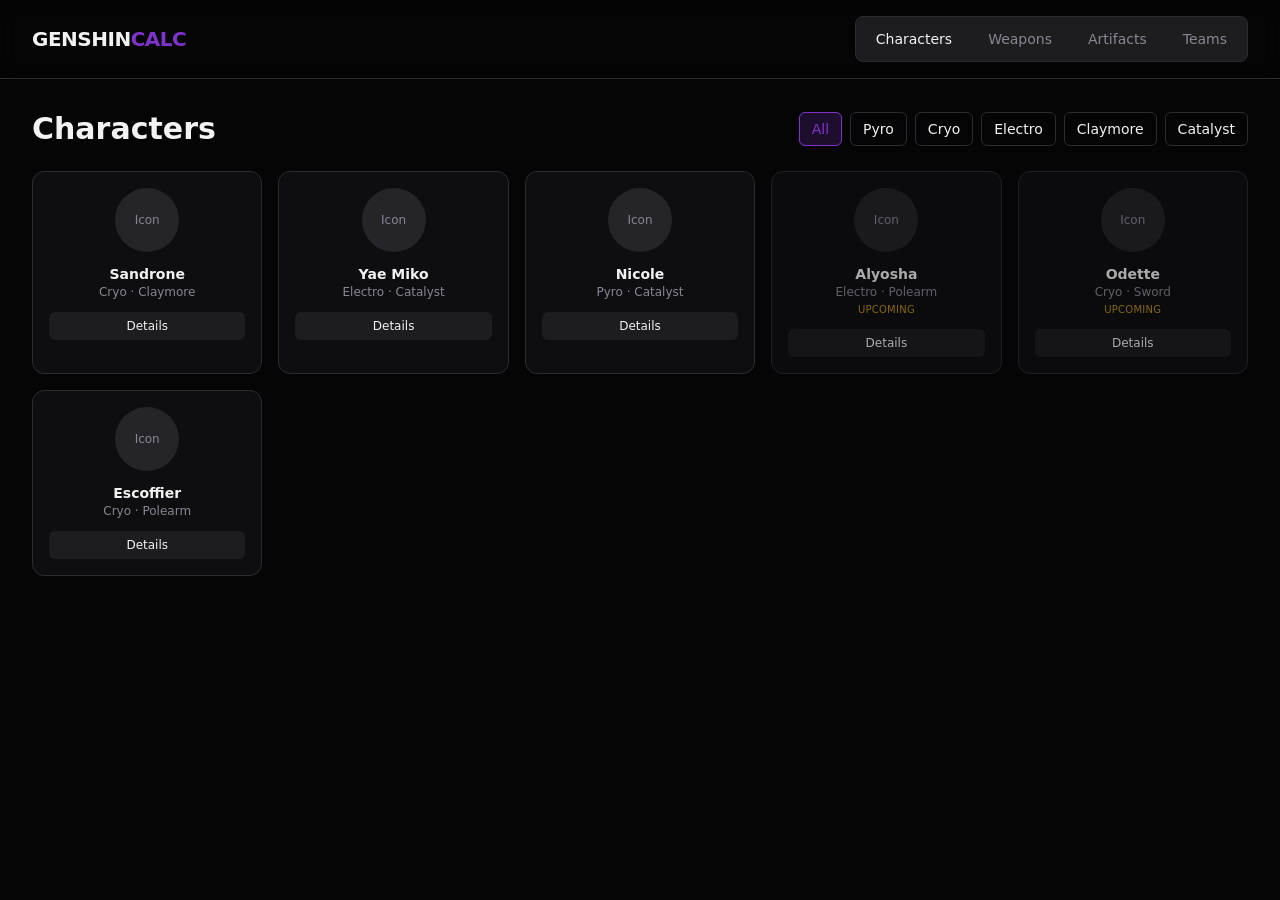
==== commit 7a4b2cd9: "home page progress" ====
--- a/index.html
+++ b/index.html
@@ -9,7 +9,326 @@
 </head>
 
 <body>
-    
+    <div class="min-h-screen bg-background text-foreground">
+
+        <!-- HEADER / TAB NAV -->
+        <header class="sticky top-0 z-50 border-b border-border bg-background/80 backdrop-blur-md">
+            <div class="container flex items-center justify-between py-4">
+                <div class="flex items-center gap-2">
+                    <span class="text-xl font-black tracking-tight">GENSHIN<span class="text-primary">CALC</span></span>
+                </div>
+                <nav class="flex items-center gap-1 rounded-lg border border-border bg-secondary p-1" id="main-tabs">
+                    <button class="tab-button active px-4 py-2 rounded-md text-sm font-medium transition-colors"
+                        data-tab="characters">Characters</button>
+                    <button
+                        class="tab-button px-4 py-2 rounded-md text-sm font-medium transition-colors text-muted-foreground"
+                        data-tab="weapons">Weapons</button>
+                    <button
+                        class="tab-button px-4 py-2 rounded-md text-sm font-medium transition-colors text-muted-foreground"
+                        data-tab="artifacts">Artifacts</button>
+                    <button
+                        class="tab-button px-4 py-2 rounded-md text-sm font-medium transition-colors text-muted-foreground"
+                        data-tab="teams">Teams</button>
+                </nav>
+            </div>
+        </header>
+
+        <main class="container py-8">
+
+            <!-- ============ CHARACTERS ============ -->
+            <section id="page-characters" class="tab-page">
+                <div class="mb-6 flex items-center justify-between flex-wrap gap-4">
+                    <h2 class="text-3xl font-bold">Characters</h2>
+                    <div class="flex flex-wrap gap-2" id="character-filters">
+                        <button
+                            class="filter-button active px-3 py-1.5 rounded-md border border-border text-sm">All</button>
+                        <button class="filter-button px-3 py-1.5 rounded-md border border-border text-sm">Pyro</button>
+                        <button class="filter-button px-3 py-1.5 rounded-md border border-border text-sm">Cryo</button>
+                        <button
+                            class="filter-button px-3 py-1.5 rounded-md border border-border text-sm">Electro</button>
+                        <button
+                            class="filter-button px-3 py-1.5 rounded-md border border-border text-sm">Claymore</button>
+                        <button
+                            class="filter-button px-3 py-1.5 rounded-md border border-border text-sm">Catalyst</button>
+                    </div>
+                </div>
+
+                <div class="grid grid-cols-2 sm:grid-cols-3 md:grid-cols-4 lg:grid-cols-5 gap-4">
+                    <div
+                        class="quality-orange rounded-xl border border-border bg-card p-4 flex flex-col items-center gap-3 hover:border-white/20 hover:-translate-y-1 transition-all cursor-pointer">
+                        <div
+                            class="w-16 h-16 rounded-full bg-muted flex items-center justify-center text-xs text-muted-foreground">
+                            Icon</div>
+                        <div class="text-center">
+                            <p class="font-semibold text-sm">Sandrone</p>
+                            <p class="text-xs text-muted-foreground">Cryo · Claymore</p>
+                        </div>
+                        <button
+                            class="w-full py-1.5 rounded-md bg-secondary text-xs font-medium hover:bg-secondary/80 transition-colors">Details</button>
+                    </div>
+
+                    <div
+                        class="quality-orange rounded-xl border border-border bg-card p-4 flex flex-col items-center gap-3 hover:border-white/20 hover:-translate-y-1 transition-all cursor-pointer">
+                        <div
+                            class="w-16 h-16 rounded-full bg-muted flex items-center justify-center text-xs text-muted-foreground">
+                            Icon</div>
+                        <div class="text-center">
+                            <p class="font-semibold text-sm">Yae Miko</p>
+                            <p class="text-xs text-muted-foreground">Electro · Catalyst</p>
+                        </div>
+                        <button
+                            class="w-full py-1.5 rounded-md bg-secondary text-xs font-medium hover:bg-secondary/80 transition-colors">Details</button>
+                    </div>
+
+                    <div
+                        class="quality-orange rounded-xl border border-border bg-card p-4 flex flex-col items-center gap-3 hover:border-white/20 hover:-translate-y-1 transition-all cursor-pointer">
+                        <div
+                            class="w-16 h-16 rounded-full bg-muted flex items-center justify-center text-xs text-muted-foreground">
+                            Icon</div>
+                        <div class="text-center">
+                            <p class="font-semibold text-sm">Nicole</p>
+                            <p class="text-xs text-muted-foreground">Pyro · Catalyst</p>
+                        </div>
+                        <button
+                            class="w-full py-1.5 rounded-md bg-secondary text-xs font-medium hover:bg-secondary/80 transition-colors">Details</button>
+                    </div>
+
+                    <div
+                        class="quality-purple rounded-xl border border-border bg-card p-4 flex flex-col items-center gap-3 hover:border-white/20 hover:-translate-y-1 transition-all cursor-pointer opacity-70">
+                        <div
+                            class="w-16 h-16 rounded-full bg-muted flex items-center justify-center text-xs text-muted-foreground">
+                            Icon</div>
+                        <div class="text-center">
+                            <p class="font-semibold text-sm">Alyosha</p>
+                            <p class="text-xs text-muted-foreground">Electro · Polearm</p>
+                            <p class="text-[10px] text-yellow-500/80 uppercase tracking-wide mt-0.5">Upcoming</p>
+                        </div>
+                        <button
+                            class="w-full py-1.5 rounded-md bg-secondary text-xs font-medium hover:bg-secondary/80 transition-colors">Details</button>
+                    </div>
+
+                    <div
+                        class="quality-orange rounded-xl border border-border bg-card p-4 flex flex-col items-center gap-3 hover:border-white/20 hover:-translate-y-1 transition-all cursor-pointer opacity-70">
+                        <div
+                            class="w-16 h-16 rounded-full bg-muted flex items-center justify-center text-xs text-muted-foreground">
+                            Icon</div>
+                        <div class="text-center">
+                            <p class="font-semibold text-sm">Odette</p>
+                            <p class="text-xs text-muted-foreground">Cryo · Sword</p>
+                            <p class="text-[10px] text-yellow-500/80 uppercase tracking-wide mt-0.5">Upcoming</p>
+                        </div>
+                        <button
+                            class="w-full py-1.5 rounded-md bg-secondary text-xs font-medium hover:bg-secondary/80 transition-colors">Details</button>
+                    </div>
+
+                    <div
+                        class="quality-orange rounded-xl border border-border bg-card p-4 flex flex-col items-center gap-3 hover:border-white/20 hover:-translate-y-1 transition-all cursor-pointer">
+                        <div
+                            class="w-16 h-16 rounded-full bg-muted flex items-center justify-center text-xs text-muted-foreground">
+                            Icon</div>
+                        <div class="text-center">
+                            <p class="font-semibold text-sm">Escoffier</p>
+                            <p class="text-xs text-muted-foreground">Cryo · Polearm</p>
+                        </div>
+                        <button
+                            class="w-full py-1.5 rounded-md bg-secondary text-xs font-medium hover:bg-secondary/80 transition-colors">Details</button>
+                    </div>
+                </div>
+            </section>
+
+            <!-- ============ WEAPONS ============ -->
+            <section id="page-weapons" class="tab-page hidden">
+                <div class="mb-6 flex items-center justify-between flex-wrap gap-4">
+                    <h2 class="text-3xl font-bold">Weapons</h2>
+                    <div class="flex flex-wrap gap-2" id="weapon-filters">
+                        <button
+                            class="filter-button active px-3 py-1.5 rounded-md border border-border text-sm">All</button>
+                        <button class="filter-button px-3 py-1.5 rounded-md border border-border text-sm">Sword</button>
+                        <button
+                            class="filter-button px-3 py-1.5 rounded-md border border-border text-sm">Claymore</button>
+                        <button
+                            class="filter-button px-3 py-1.5 rounded-md border border-border text-sm">Polearm</button>
+                        <button
+                            class="filter-button px-3 py-1.5 rounded-md border border-border text-sm">Catalyst</button>
+                        <button class="filter-button px-3 py-1.5 rounded-md border border-border text-sm">Bow</button>
+                    </div>
+                </div>
+
+                <div class="grid grid-cols-2 sm:grid-cols-3 md:grid-cols-4 lg:grid-cols-5 gap-4">
+                    <div
+                        class="quality-orange rounded-xl border border-border bg-card p-4 flex flex-col items-center gap-3 hover:border-white/20 hover:-translate-y-1 transition-all cursor-pointer">
+                        <div
+                            class="w-16 h-16 rounded bg-muted flex items-center justify-center text-xs text-muted-foreground">
+                            Icon</div>
+                        <div class="text-center">
+                            <p class="font-semibold text-sm">Skyward Atlas</p>
+                            <p class="text-xs text-muted-foreground">Catalyst</p>
+                        </div>
+                        <button
+                            class="w-full py-1.5 rounded-md bg-secondary text-xs font-medium hover:bg-secondary/80 transition-colors">Details</button>
+                    </div>
+
+                    <div
+                        class="quality-orange rounded-xl border border-border bg-card p-4 flex flex-col items-center gap-3 hover:border-white/20 hover:-translate-y-1 transition-all cursor-pointer">
+                        <div
+                            class="w-16 h-16 rounded bg-muted flex items-center justify-center text-xs text-muted-foreground">
+                            Icon</div>
+                        <div class="text-center">
+                            <p class="font-semibold text-sm">Skyward Spine</p>
+                            <p class="text-xs text-muted-foreground">Polearm</p>
+                        </div>
+                        <button
+                            class="w-full py-1.5 rounded-md bg-secondary text-xs font-medium hover:bg-secondary/80 transition-colors">Details</button>
+                    </div>
+
+                    <div
+                        class="quality-orange rounded-xl border border-border bg-card p-4 flex flex-col items-center gap-3 hover:border-white/20 hover:-translate-y-1 transition-all cursor-pointer">
+                        <div
+                            class="w-16 h-16 rounded bg-muted flex items-center justify-center text-xs text-muted-foreground">
+                            Icon</div>
+                        <div class="text-center">
+                            <p class="font-semibold text-sm">A Teaspoon of Transcendence</p>
+                            <p class="text-xs text-muted-foreground">Claymore</p>
+                        </div>
+                        <button
+                            class="w-full py-1.5 rounded-md bg-secondary text-xs font-medium hover:bg-secondary/80 transition-colors">Details</button>
+                    </div>
+
+                    <div
+                        class="quality-purple rounded-xl border border-border bg-card p-4 flex flex-col items-center gap-3 hover:border-white/20 hover:-translate-y-1 transition-all cursor-pointer">
+                        <div
+                            class="w-16 h-16 rounded bg-muted flex items-center justify-center text-xs text-muted-foreground">
+                            Icon</div>
+                        <div class="text-center">
+                            <p class="font-semibold text-sm">Favonius Lance</p>
+                            <p class="text-xs text-muted-foreground">Polearm</p>
+                        </div>
+                        <button
+                            class="w-full py-1.5 rounded-md bg-secondary text-xs font-medium hover:bg-secondary/80 transition-colors">Details</button>
+                    </div>
+
+                    <div
+                        class="quality-purple rounded-xl border border-border bg-card p-4 flex flex-col items-center gap-3 hover:border-white/20 hover:-translate-y-1 transition-all cursor-pointer">
+                        <div
+                            class="w-16 h-16 rounded bg-muted flex items-center justify-center text-xs text-muted-foreground">
+                            Icon</div>
+                        <div class="text-center">
+                            <p class="font-semibold text-sm">Forgeable Weapon</p>
+                            <p class="text-xs text-muted-foreground">Sword / Catalyst</p>
+                        </div>
+                        <button
+                            class="w-full py-1.5 rounded-md bg-secondary text-xs font-medium hover:bg-secondary/80 transition-colors">Details</button>
+                    </div>
+                </div>
+            </section>
+
+            <!-- ============ ARTIFACTS ============ -->
+            <section id="page-artifacts" class="tab-page hidden">
+                <div class="mb-6 flex items-center justify-between flex-wrap gap-4">
+                    <h2 class="text-3xl font-bold">Artifacts</h2>
+                    <div class="flex flex-wrap gap-2" id="artifact-filters">
+                        <button
+                            class="filter-button active px-3 py-1.5 rounded-md border border-border text-sm">All</button>
+                        <button class="filter-button px-3 py-1.5 rounded-md border border-border text-sm">4-Piece
+                            Sets</button>
+                        <button class="filter-button px-3 py-1.5 rounded-md border border-border text-sm">2-Piece
+                            Only</button>
+                    </div>
+                </div>
+
+                <div class="grid grid-cols-2 sm:grid-cols-3 md:grid-cols-4 gap-4">
+                    <div
+                        class="quality-orange rounded-xl border border-border bg-card p-4 flex flex-col items-center gap-3 hover:border-white/20 hover:-translate-y-1 transition-all cursor-pointer">
+                        <div
+                            class="w-16 h-16 rounded bg-muted flex items-center justify-center text-xs text-muted-foreground">
+                            Icon</div>
+                        <div class="text-center">
+                            <p class="font-semibold text-sm">Golden Troupe</p>
+                            <p class="text-xs text-muted-foreground line-clamp-2">Skill DMG +20%</p>
+                        </div>
+                        <button
+                            class="w-full py-1.5 rounded-md bg-secondary text-xs font-medium hover:bg-secondary/80 transition-colors">Details</button>
+                    </div>
+
+                    <div
+                        class="quality-orange rounded-xl border border-border bg-card p-4 flex flex-col items-center gap-3 hover:border-white/20 hover:-translate-y-1 transition-all cursor-pointer">
+                        <div
+                            class="w-16 h-16 rounded bg-muted flex items-center justify-center text-xs text-muted-foreground">
+                            Icon</div>
+                        <div class="text-center">
+                            <p class="font-semibold text-sm">Noblesse Oblige</p>
+                            <p class="text-xs text-muted-foreground line-clamp-2">Burst DMG +20%</p>
+                        </div>
+                        <button
+                            class="w-full py-1.5 rounded-md bg-secondary text-xs font-medium hover:bg-secondary/80 transition-colors">Details</button>
+                    </div>
+
+                    <div
+                        class="quality-orange rounded-xl border border-border bg-card p-4 flex flex-col items-center gap-3 hover:border-white/20 hover:-translate-y-1 transition-all cursor-pointer">
+                        <div
+                            class="w-16 h-16 rounded bg-muted flex items-center justify-center text-xs text-muted-foreground">
+                            Icon</div>
+                        <div class="text-center">
+                            <p class="font-semibold text-sm">Disenchantment in Deep Shadow</p>
+                            <p class="text-xs text-muted-foreground line-clamp-2">ATK +18%</p>
+                        </div>
+                        <button
+                            class="w-full py-1.5 rounded-md bg-secondary text-xs font-medium hover:bg-secondary/80 transition-colors">Details</button>
+                    </div>
+
+                    <div
+                        class="quality-orange rounded-xl border border-border bg-card p-4 flex flex-col items-center gap-3 hover:border-white/20 hover:-translate-y-1 transition-all cursor-pointer opacity-70">
+                        <div
+                            class="w-16 h-16 rounded bg-muted flex items-center justify-center text-xs text-muted-foreground">
+                            ?</div>
+                        <div class="text-center">
+                            <p class="font-semibold text-sm">???</p>
+                            <p class="text-xs text-muted-foreground line-clamp-2">ATK +18%</p>
+                            <p class="text-[10px] text-yellow-500/80 uppercase tracking-wide mt-0.5">Unreleased</p>
+                        </div>
+                        <button
+                            class="w-full py-1.5 rounded-md bg-secondary text-xs font-medium hover:bg-secondary/80 transition-colors">Details</button>
+                    </div>
+                </div>
+            </section>
+
+            <!-- ============ TEAMS ============ -->
+            <section id="page-teams" class="tab-page hidden">
+                <h2 class="text-3xl font-bold mb-6">Team Builder</h2>
+
+                <div class="rounded-xl border border-border bg-card p-6 mb-8">
+                    <p class="text-sm text-muted-foreground mb-4">Select up to 4 characters to build your team.</p>
+                    <div class="grid grid-cols-4 gap-4 max-w-lg">
+                        <div
+                            class="aspect-square rounded-xl border-2 border-dashed border-border flex items-center justify-center text-muted-foreground hover:border-primary hover:text-primary transition-colors cursor-pointer">
+                            <span class="text-3xl font-light">+</span>
+                        </div>
+                        <div
+                            class="aspect-square rounded-xl border-2 border-dashed border-border flex items-center justify-center text-muted-foreground hover:border-primary hover:text-primary transition-colors cursor-pointer">
+                            <span class="text-3xl font-light">+</span>
+                        </div>
+                        <div
+                            class="aspect-square rounded-xl border-2 border-dashed border-border flex items-center justify-center text-muted-foreground hover:border-primary hover:text-primary transition-colors cursor-pointer">
+                            <span class="text-3xl font-light">+</span>
+                        </div>
+                        <div
+                            class="aspect-square rounded-xl border-2 border-dashed border-border flex items-center justify-center text-muted-foreground hover:border-primary hover:text-primary transition-colors cursor-pointer">
+                            <span class="text-3xl font-light">+</span>
+                        </div>
+                    </div>
+                </div>
+
+                <div class="rounded-xl border border-border bg-card p-6">
+                    <h3 class="text-lg font-semibold mb-2">Team DPS</h3>
+                    <p class="text-4xl font-black text-primary">—</p>
+                    <p class="text-xs text-muted-foreground mt-1">Add characters and weapons to calculate</p>
+                </div>
+            </section>
+
+        </main>
+    </div>
+
+    <script src="js/main.js"></script>
 </body>
 
 </html>
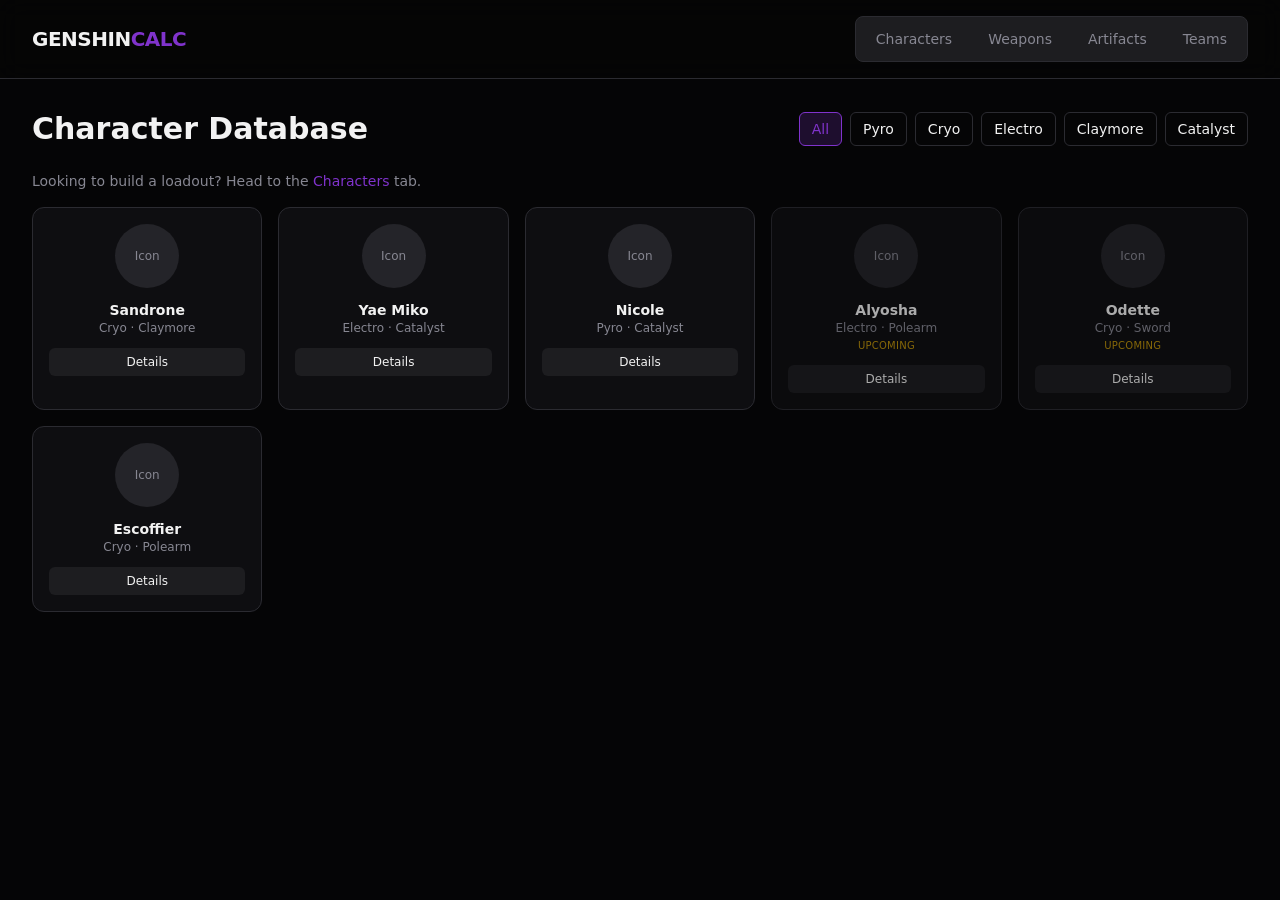
==== commit ec5b85a9: "character creation progress" ====
--- a/index.html
+++ b/index.html
@@ -4,7 +4,7 @@
 <head>
     <meta charset="UTF-8">
     <meta name="viewport" content="width=device-width, initial-scale=1.0">
-    <title>Genshin Impact Team Damage Calculator</title>
+    <title>Genshin Impact Team Damage Calculator — Characters</title>
     <link rel="stylesheet" href="css/style.css">
 </head>
 
@@ -18,27 +18,20 @@
                     <span class="text-xl font-black tracking-tight">GENSHIN<span class="text-primary">CALC</span></span>
                 </div>
                 <nav class="flex items-center gap-1 rounded-lg border border-border bg-secondary p-1" id="main-tabs">
-                    <button class="tab-button active px-4 py-2 rounded-md text-sm font-medium transition-colors"
-                        data-tab="characters">Characters</button>
-                    <button
-                        class="tab-button px-4 py-2 rounded-md text-sm font-medium transition-colors text-muted-foreground"
-                        data-tab="weapons">Weapons</button>
-                    <button
-                        class="tab-button px-4 py-2 rounded-md text-sm font-medium transition-colors text-muted-foreground"
-                        data-tab="artifacts">Artifacts</button>
-                    <button
-                        class="tab-button px-4 py-2 rounded-md text-sm font-medium transition-colors text-muted-foreground"
-                        data-tab="teams">Teams</button>
+                    <a href="characters.html" class="tab-button px-4 py-2 rounded-md text-sm font-medium transition-colors text-muted-foreground">Characters</a>
+                    <a href="weapons.html" class="tab-button px-4 py-2 rounded-md text-sm font-medium transition-colors text-muted-foreground">Weapons</a>
+                    <a href="artifacts.html" class="tab-button px-4 py-2 rounded-md text-sm font-medium transition-colors text-muted-foreground">Artifacts</a>
+                    <a href="teams.html" class="tab-button px-4 py-2 rounded-md text-sm font-medium transition-colors text-muted-foreground">Teams</a>
                 </nav>
             </div>
         </header>
 
         <main class="container py-8">
 
-            <!-- ============ CHARACTERS ============ -->
+            <!-- ============ CHARACTERS (static reference database) ============ -->
             <section id="page-characters" class="tab-page">
                 <div class="mb-6 flex items-center justify-between flex-wrap gap-4">
-                    <h2 class="text-3xl font-bold">Characters</h2>
+                    <h2 class="text-3xl font-bold">Character Database</h2>
                     <div class="flex flex-wrap gap-2" id="character-filters">
                         <button
                             class="filter-button active px-3 py-1.5 rounded-md border border-border text-sm">All</button>
@@ -52,6 +45,8 @@
                             class="filter-button px-3 py-1.5 rounded-md border border-border text-sm">Catalyst</button>
                     </div>
                 </div>
+
+                <p class="text-sm text-muted-foreground mb-4">Looking to build a loadout? Head to the <a href="characters.html" class="text-primary hover:underline">Characters</a> tab.</p>
 
                 <div class="grid grid-cols-2 sm:grid-cols-3 md:grid-cols-4 lg:grid-cols-5 gap-4">
                     <div
@@ -136,195 +131,6 @@
                 </div>
             </section>
 
-            <!-- ============ WEAPONS ============ -->
-            <section id="page-weapons" class="tab-page hidden">
-                <div class="mb-6 flex items-center justify-between flex-wrap gap-4">
-                    <h2 class="text-3xl font-bold">Weapons</h2>
-                    <div class="flex flex-wrap gap-2" id="weapon-filters">
-                        <button
-                            class="filter-button active px-3 py-1.5 rounded-md border border-border text-sm">All</button>
-                        <button class="filter-button px-3 py-1.5 rounded-md border border-border text-sm">Sword</button>
-                        <button
-                            class="filter-button px-3 py-1.5 rounded-md border border-border text-sm">Claymore</button>
-                        <button
-                            class="filter-button px-3 py-1.5 rounded-md border border-border text-sm">Polearm</button>
-                        <button
-                            class="filter-button px-3 py-1.5 rounded-md border border-border text-sm">Catalyst</button>
-                        <button class="filter-button px-3 py-1.5 rounded-md border border-border text-sm">Bow</button>
-                    </div>
-                </div>
-
-                <div class="grid grid-cols-2 sm:grid-cols-3 md:grid-cols-4 lg:grid-cols-5 gap-4">
-                    <div
-                        class="quality-orange rounded-xl border border-border bg-card p-4 flex flex-col items-center gap-3 hover:border-white/20 hover:-translate-y-1 transition-all cursor-pointer">
-                        <div
-                            class="w-16 h-16 rounded bg-muted flex items-center justify-center text-xs text-muted-foreground">
-                            Icon</div>
-                        <div class="text-center">
-                            <p class="font-semibold text-sm">Skyward Atlas</p>
-                            <p class="text-xs text-muted-foreground">Catalyst</p>
-                        </div>
-                        <button
-                            class="w-full py-1.5 rounded-md bg-secondary text-xs font-medium hover:bg-secondary/80 transition-colors">Details</button>
-                    </div>
-
-                    <div
-                        class="quality-orange rounded-xl border border-border bg-card p-4 flex flex-col items-center gap-3 hover:border-white/20 hover:-translate-y-1 transition-all cursor-pointer">
-                        <div
-                            class="w-16 h-16 rounded bg-muted flex items-center justify-center text-xs text-muted-foreground">
-                            Icon</div>
-                        <div class="text-center">
-                            <p class="font-semibold text-sm">Skyward Spine</p>
-                            <p class="text-xs text-muted-foreground">Polearm</p>
-                        </div>
-                        <button
-                            class="w-full py-1.5 rounded-md bg-secondary text-xs font-medium hover:bg-secondary/80 transition-colors">Details</button>
-                    </div>
-
-                    <div
-                        class="quality-orange rounded-xl border border-border bg-card p-4 flex flex-col items-center gap-3 hover:border-white/20 hover:-translate-y-1 transition-all cursor-pointer">
-                        <div
-                            class="w-16 h-16 rounded bg-muted flex items-center justify-center text-xs text-muted-foreground">
-                            Icon</div>
-                        <div class="text-center">
-                            <p class="font-semibold text-sm">A Teaspoon of Transcendence</p>
-                            <p class="text-xs text-muted-foreground">Claymore</p>
-                        </div>
-                        <button
-                            class="w-full py-1.5 rounded-md bg-secondary text-xs font-medium hover:bg-secondary/80 transition-colors">Details</button>
-                    </div>
-
-                    <div
-                        class="quality-purple rounded-xl border border-border bg-card p-4 flex flex-col items-center gap-3 hover:border-white/20 hover:-translate-y-1 transition-all cursor-pointer">
-                        <div
-                            class="w-16 h-16 rounded bg-muted flex items-center justify-center text-xs text-muted-foreground">
-                            Icon</div>
-                        <div class="text-center">
-                            <p class="font-semibold text-sm">Favonius Lance</p>
-                            <p class="text-xs text-muted-foreground">Polearm</p>
-                        </div>
-                        <button
-                            class="w-full py-1.5 rounded-md bg-secondary text-xs font-medium hover:bg-secondary/80 transition-colors">Details</button>
-                    </div>
-
-                    <div
-                        class="quality-purple rounded-xl border border-border bg-card p-4 flex flex-col items-center gap-3 hover:border-white/20 hover:-translate-y-1 transition-all cursor-pointer">
-                        <div
-                            class="w-16 h-16 rounded bg-muted flex items-center justify-center text-xs text-muted-foreground">
-                            Icon</div>
-                        <div class="text-center">
-                            <p class="font-semibold text-sm">Forgeable Weapon</p>
-                            <p class="text-xs text-muted-foreground">Sword / Catalyst</p>
-                        </div>
-                        <button
-                            class="w-full py-1.5 rounded-md bg-secondary text-xs font-medium hover:bg-secondary/80 transition-colors">Details</button>
-                    </div>
-                </div>
-            </section>
-
-            <!-- ============ ARTIFACTS ============ -->
-            <section id="page-artifacts" class="tab-page hidden">
-                <div class="mb-6 flex items-center justify-between flex-wrap gap-4">
-                    <h2 class="text-3xl font-bold">Artifacts</h2>
-                    <div class="flex flex-wrap gap-2" id="artifact-filters">
-                        <button
-                            class="filter-button active px-3 py-1.5 rounded-md border border-border text-sm">All</button>
-                        <button class="filter-button px-3 py-1.5 rounded-md border border-border text-sm">4-Piece
-                            Sets</button>
-                        <button class="filter-button px-3 py-1.5 rounded-md border border-border text-sm">2-Piece
-                            Only</button>
-                    </div>
-                </div>
-
-                <div class="grid grid-cols-2 sm:grid-cols-3 md:grid-cols-4 gap-4">
-                    <div
-                        class="quality-orange rounded-xl border border-border bg-card p-4 flex flex-col items-center gap-3 hover:border-white/20 hover:-translate-y-1 transition-all cursor-pointer">
-                        <div
-                            class="w-16 h-16 rounded bg-muted flex items-center justify-center text-xs text-muted-foreground">
-                            Icon</div>
-                        <div class="text-center">
-                            <p class="font-semibold text-sm">Golden Troupe</p>
-                            <p class="text-xs text-muted-foreground line-clamp-2">Skill DMG +20%</p>
-                        </div>
-                        <button
-                            class="w-full py-1.5 rounded-md bg-secondary text-xs font-medium hover:bg-secondary/80 transition-colors">Details</button>
-                    </div>
-
-                    <div
-                        class="quality-orange rounded-xl border border-border bg-card p-4 flex flex-col items-center gap-3 hover:border-white/20 hover:-translate-y-1 transition-all cursor-pointer">
-                        <div
-                            class="w-16 h-16 rounded bg-muted flex items-center justify-center text-xs text-muted-foreground">
-                            Icon</div>
-                        <div class="text-center">
-                            <p class="font-semibold text-sm">Noblesse Oblige</p>
-                            <p class="text-xs text-muted-foreground line-clamp-2">Burst DMG +20%</p>
-                        </div>
-                        <button
-                            class="w-full py-1.5 rounded-md bg-secondary text-xs font-medium hover:bg-secondary/80 transition-colors">Details</button>
-                    </div>
-
-                    <div
-                        class="quality-orange rounded-xl border border-border bg-card p-4 flex flex-col items-center gap-3 hover:border-white/20 hover:-translate-y-1 transition-all cursor-pointer">
-                        <div
-                            class="w-16 h-16 rounded bg-muted flex items-center justify-center text-xs text-muted-foreground">
-                            Icon</div>
-                        <div class="text-center">
-                            <p class="font-semibold text-sm">Disenchantment in Deep Shadow</p>
-                            <p class="text-xs text-muted-foreground line-clamp-2">ATK +18%</p>
-                        </div>
-                        <button
-                            class="w-full py-1.5 rounded-md bg-secondary text-xs font-medium hover:bg-secondary/80 transition-colors">Details</button>
-                    </div>
-
-                    <div
-                        class="quality-orange rounded-xl border border-border bg-card p-4 flex flex-col items-center gap-3 hover:border-white/20 hover:-translate-y-1 transition-all cursor-pointer opacity-70">
-                        <div
-                            class="w-16 h-16 rounded bg-muted flex items-center justify-center text-xs text-muted-foreground">
-                            ?</div>
-                        <div class="text-center">
-                            <p class="font-semibold text-sm">???</p>
-                            <p class="text-xs text-muted-foreground line-clamp-2">ATK +18%</p>
-                            <p class="text-[10px] text-yellow-500/80 uppercase tracking-wide mt-0.5">Unreleased</p>
-                        </div>
-                        <button
-                            class="w-full py-1.5 rounded-md bg-secondary text-xs font-medium hover:bg-secondary/80 transition-colors">Details</button>
-                    </div>
-                </div>
-            </section>
-
-            <!-- ============ TEAMS ============ -->
-            <section id="page-teams" class="tab-page hidden">
-                <h2 class="text-3xl font-bold mb-6">Team Builder</h2>
-
-                <div class="rounded-xl border border-border bg-card p-6 mb-8">
-                    <p class="text-sm text-muted-foreground mb-4">Select up to 4 characters to build your team.</p>
-                    <div class="grid grid-cols-4 gap-4 max-w-lg">
-                        <div
-                            class="aspect-square rounded-xl border-2 border-dashed border-border flex items-center justify-center text-muted-foreground hover:border-primary hover:text-primary transition-colors cursor-pointer">
-                            <span class="text-3xl font-light">+</span>
-                        </div>
-                        <div
-                            class="aspect-square rounded-xl border-2 border-dashed border-border flex items-center justify-center text-muted-foreground hover:border-primary hover:text-primary transition-colors cursor-pointer">
-                            <span class="text-3xl font-light">+</span>
-                        </div>
-                        <div
-                            class="aspect-square rounded-xl border-2 border-dashed border-border flex items-center justify-center text-muted-foreground hover:border-primary hover:text-primary transition-colors cursor-pointer">
-                            <span class="text-3xl font-light">+</span>
-                        </div>
-                        <div
-                            class="aspect-square rounded-xl border-2 border-dashed border-border flex items-center justify-center text-muted-foreground hover:border-primary hover:text-primary transition-colors cursor-pointer">
-                            <span class="text-3xl font-light">+</span>
-                        </div>
-                    </div>
-                </div>
-
-                <div class="rounded-xl border border-border bg-card p-6">
-                    <h3 class="text-lg font-semibold mb-2">Team DPS</h3>
-                    <p class="text-4xl font-black text-primary">—</p>
-                    <p class="text-xs text-muted-foreground mt-1">Add characters and weapons to calculate</p>
-                </div>
-            </section>
-
         </main>
     </div>
 
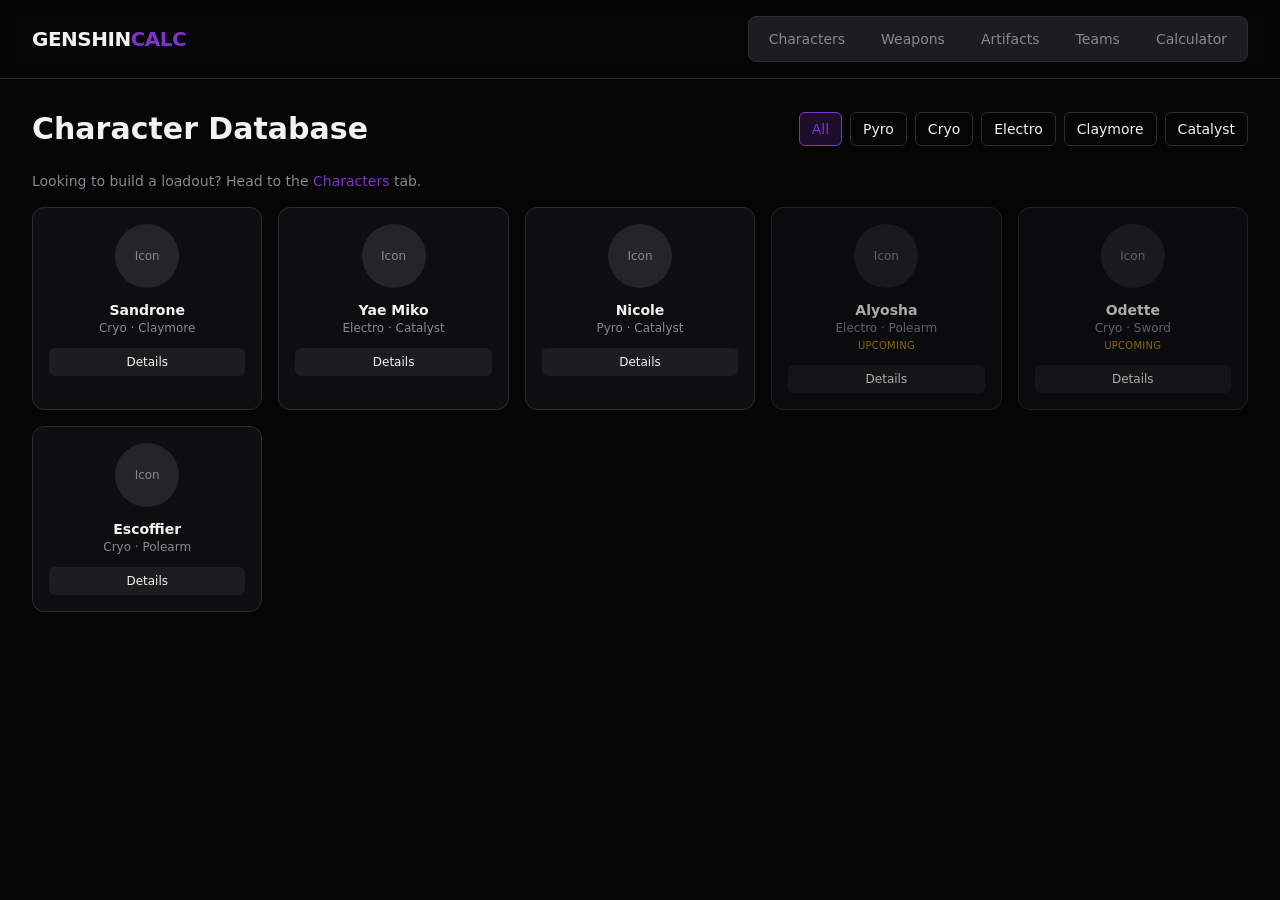
==== commit 498a1ef0: "team creator functionality" ====
--- a/index.html
+++ b/index.html
@@ -15,13 +15,14 @@
         <header class="sticky top-0 z-50 border-b border-border bg-background/80 backdrop-blur-md">
             <div class="container flex items-center justify-between py-4">
                 <div class="flex items-center gap-2">
-                    <span class="text-xl font-black tracking-tight">GENSHIN<span class="text-primary">CALC</span></span>
+                    <a href="index.html" class="text-xl font-black tracking-tight">GENSHIN<span class="text-primary">CALC</span></a>
                 </div>
                 <nav class="flex items-center gap-1 rounded-lg border border-border bg-secondary p-1" id="main-tabs">
                     <a href="characters.html" class="tab-button px-4 py-2 rounded-md text-sm font-medium transition-colors text-muted-foreground">Characters</a>
                     <a href="weapons.html" class="tab-button px-4 py-2 rounded-md text-sm font-medium transition-colors text-muted-foreground">Weapons</a>
                     <a href="artifacts.html" class="tab-button px-4 py-2 rounded-md text-sm font-medium transition-colors text-muted-foreground">Artifacts</a>
                     <a href="teams.html" class="tab-button px-4 py-2 rounded-md text-sm font-medium transition-colors text-muted-foreground">Teams</a>
+                    <a href="calculator.html" class="tab-button px-4 py-2 rounded-md text-sm font-medium transition-colors text-muted-foreground">Calculator</a>
                 </nav>
             </div>
         </header>
